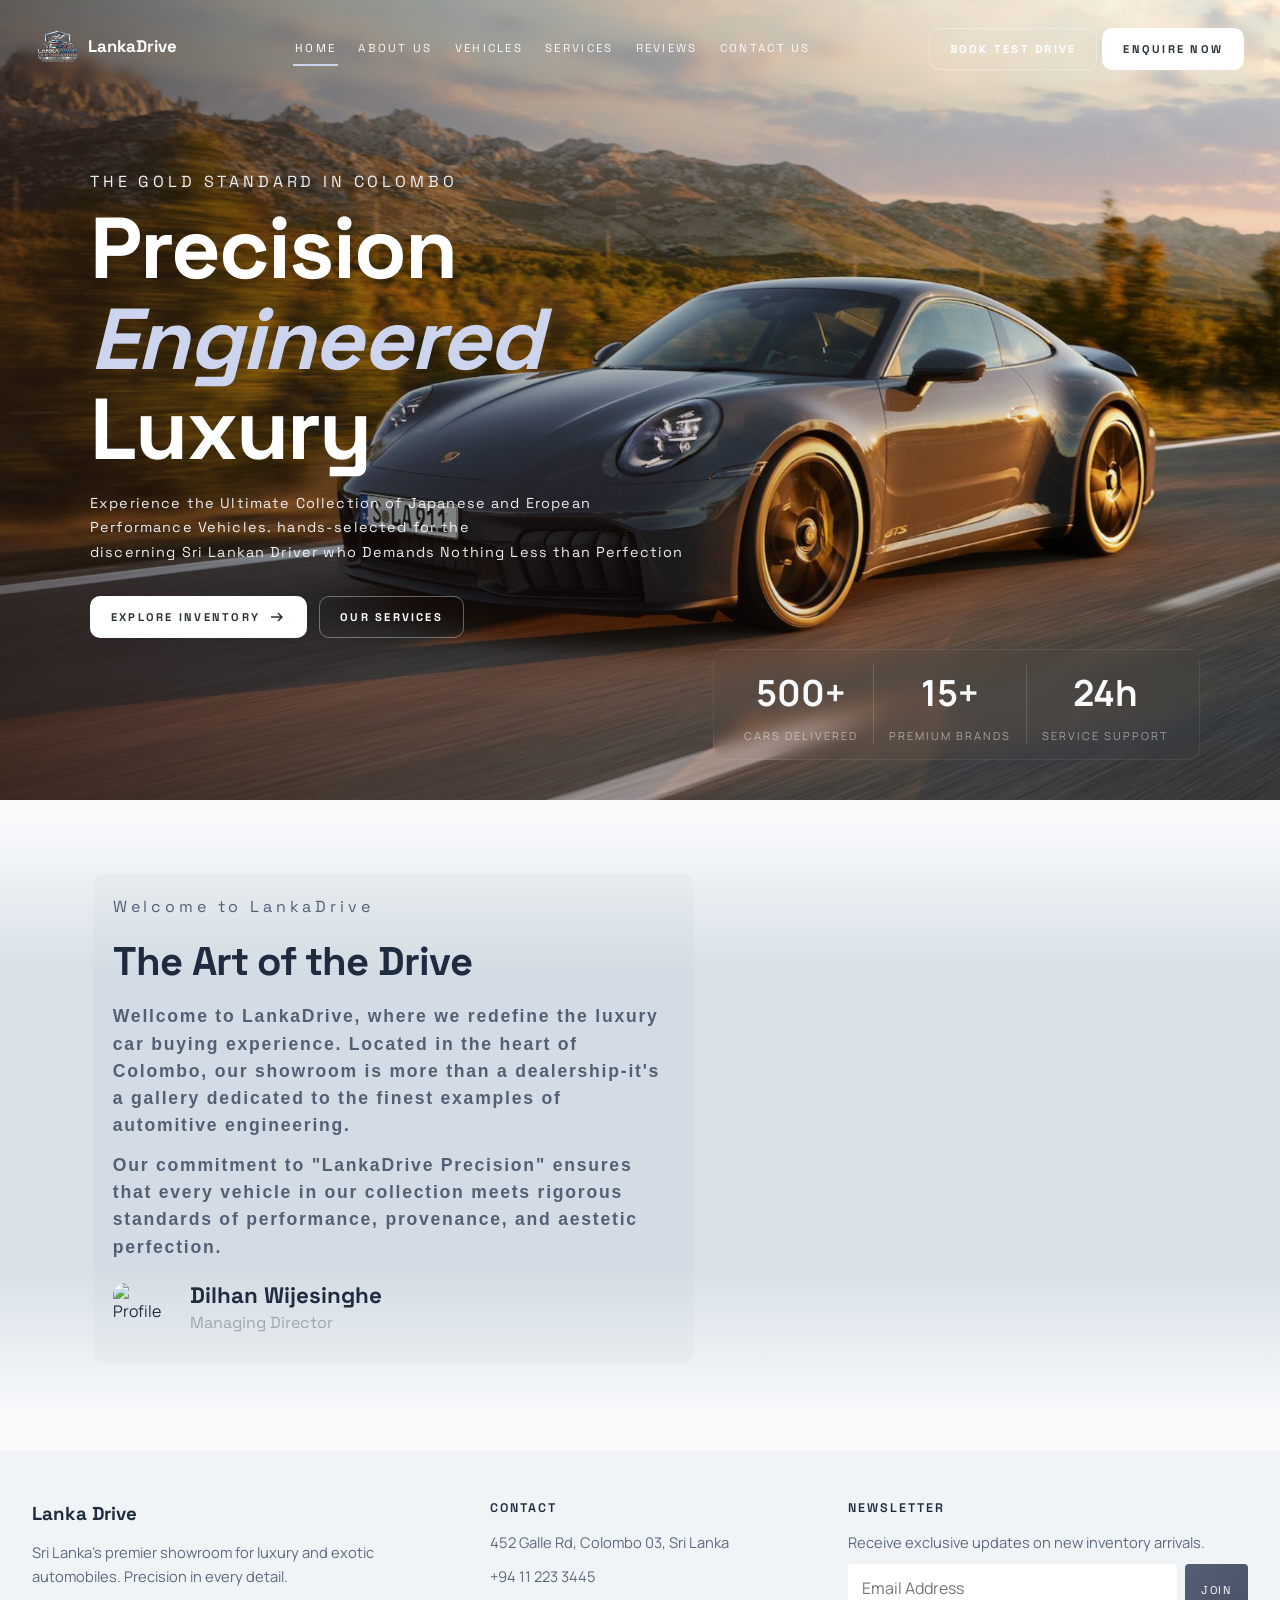
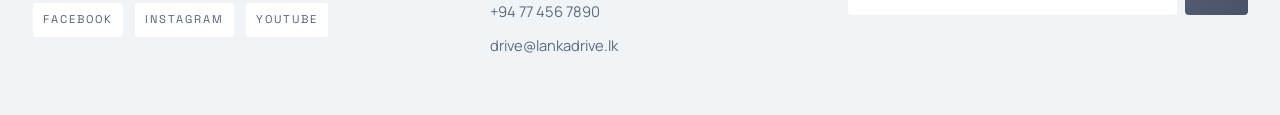
==== index.html @ 7a9eec84 "index hero done, main section in progress" ====
<!DOCTYPE html>
<html lang="en">

<head>
    <meta charset="UTF-8">
    <meta name="viewport" content="width=device-width, initial-scale=1.0">
    <link rel="icon" type="image/png" href="Assets/image/logo101.png" sizes="32x32">
    <link rel="stylesheet" href="css/Style.css">
    <title>Lanka Drive</title>
</head>

<body>
    <!--Navigation Bar Code Hear-->
    <header class="site-header">
        <div class="header-brand">
            <a href="index.html" class="brand-link">
                <img src="Assets/image/logo101.png" alt="LankaDrive Auto Sales logo" class="brand-logo">
                <span class="brand-name">LankaDrive</span>
            </a>
        </div>

        <input type="checkbox" id="nav-toggle" hidden>
        <label for="nav-toggle" class="nav-hamburger" aria-label="Toggle navigation">&#9776;</label>

        <nav class="main-nav" aria-label="Main navigation">
            <a href="index.html" aria-current="page">Home</a>
            <a href="about.html">About Us</a>
            <a href="vehicles.html">Vehicles</a>
            <a href="services.html">Services</a>
            <a href="reviews.html">Reviews</a>
            <a href="contact.html">Contact Us</a>
        </nav>
        <div class="header-btn">
            <button type="button" class="btn-secondary">Book Test Drive</button>
            <button type="button" class="btn-primary">Enquire Now</button>
        </div>
    </header>

    <!--Hero Section Code-->
    <section class="Hero" aria-label="Hero banner">
        <img class="Hero-image" src="Assets/image/porsche-911.jpg" alt="Hero-Img">
        <div class="hero-content">
            <p class="hero-paragraph p1">The Gold Standard in colombo</p>
            <h1>Precision <span>Engineered</span> Luxury</h1>
            <p class="hero-paragraph p2">Experience the Ultimate Collection of Japanese and Eropean <br>
                Performance Vehicles. hands-selected for the<br> discerning Sri Lankan
                Driver who Demands Nothing Less than Perfection</p>
            <div class="hero-actions">
                <button class="btn-primary">Explore Inventory
                    <img src="Assets/icons/arrow_right_alt_24dp_E3E3E3_FILL0_wght400_GRAD0_opsz24.svg" alt=""
                        class="default-img">
                    <img src="Assets/icons/arrow_right_alt_24dp_FFFFFF_FILL0_wght400_GRAD0_opsz24.svg"
                        class="hover-img">
                </button>
                <button class="btn-secondary">Our Services</button>
            </div>
        </div>

        <div class="stats-bar">
            <div class="stat-item">
                <h2 class="stat-number">500+</h2>
                <p class="stat-label">Cars Delivered</p>
            </div>
            <div class="stat-item">
                <h2 class="stat-number">15+</h2>
                <p class="stat-label">Premium Brands</p>
            </div>
            <div class="stat-item">
                <h2 class="stat-number">24h</h2>
                <p class="stat-label">Service Support</p>
            </div>
        </div>
    </section>

    <!--Main Section Code-->
    <main>
        <section class="section section-surface">
            <div class="section-content">
                <span class="section-label">Welcome to LankaDrive</span>
                <h1 class="section-title">The Art of the Drive</h1>
                <p class="section-label section-paragraph">Wellcome to LankaDrive, where we redefine the luxury car
                    buying experience.
                    Located in the heart of Colombo, our showroom is more than a dealership-it's
                    a gallery dedicated to the finest examples of automitive engineering.</p>
                <p class="section-label section-paragraph">Our commitment to "LankaDrive Precision" ensures that every
                    vehicle
                    in our collection meets rigorous standards of performance,
                    provenance, and aestetic perfection.</p>
                <div class="profile-bar">
                    <img src="Assets/image/profile image.jpg" alt="Profile" class="profile-img">
                    <div class="profile-item">
                        <h2>Dilhan Wijesinghe</h2>
                        <p>Managing Director</p>
                    </div>
                </div>
            </div>
            <div class="section-image">
                
            </div>
        </section>
    </main>

    <!--Footer Code Hear-->
    <footer class="site-footer">
        <div class="footer-inner">
            <div class="footer-brand">
                <h3>Lanka Drive</h3>
                <p>Sri Lanka's premier showroom for luxury and exotic automobiles. Precision in every detail.</p>
                <div class="social-links">
                    <a href="https://facebook.com" target="_blank" rel="noopener noreferrer">Facebook</a>
                    <a href="https://instagram.com" target="_blank" rel="noopener noreferrer">Instagram</a>
                    <a href="https://youtube.com" target="_blank" rel="noopener noreferrer">YouTube</a>
                </div>
            </div>

            <div class="footer-contact">
                <h4>Contact</h4>
                <p>452 Galle Rd, Colombo 03, Sri Lanka</p>
                <p>+94 11 223 3445</p>
                <p>+94 77 456 7890</p>
                <p>drive@lankadrive.lk</p>
            </div>

            <div class="footer-newsletter">
                <h4>Newsletter</h4>
                <p>Receive exclusive updates on new inventory arrivals.</p>
                <form action="#" method="post" class="newsletter-form">
                    <input type="email" name="email" placeholder="Email Address" required>
                    <button type="submit">Join</button>
                </form>
            </div>
        </div>
    </footer>
</body>

</html>
---- css/Style.css ----
@import url("https://fonts.googleapis.com/css2?family=Manrope:wght@400;500;600;700&family=Space+Grotesk:wght@500;600;700&display=swap");

* {
	margin: 0;
	padding: 0;
	box-sizing: border-box;
}

body {
	min-height: 100vh;
	background: #f7f9fb;
	color: #1f2b3f;
	font-family: "Manrope", "Segoe UI", sans-serif;
	line-height: 1.55;
}

img {
	display: block;
	max-width: 100%;
}

a {
	color: inherit;
	text-decoration: none;
}

/* ---------- Header / Navbar ---------- */
.site-header {
	position: fixed;
	top: 15px;
	left: 16px;
	right: 16px;
	z-index: 1000;
	display: flex;
	align-items: center;
	gap: 20px;
	padding: 10px 20px;
	background: rgba(0, 0, 0, 0);
	backdrop-filter: blur(6px);
	border-radius: 5px;
}

.header-brand {
	flex-shrink: 0;
}

.brand-link {
	display: inline-flex;
	align-items: center;
	gap: 10px;
}

.brand-logo {
	width: 42px;
	height: 42px;
	object-fit: contain;
}

.brand-name {
	font-family: "Space Grotesk", sans-serif;
	font-size: 1.05rem;
	font-weight: 700;
	color: #ffffff;
}

.main-nav {
	flex: 1;
	display: flex;
	justify-content: center;
	align-items: center;
	gap: 18px;
	flex-wrap: wrap;
}

.main-nav a {
	position:relative;
	font-family: "Space Grotesk", sans-serif;
	font-size: 0.72rem;
	letter-spacing: 0.2em;
	text-transform: uppercase;
	color: rgba(255, 255, 255, 0.92);
	padding: 6px 2px;
}

.main-nav a[aria-current="page"],
.main-nav a:hover {
	color: #ffffff;
}

.main-nav a[aria-current="page"]::after,
.main-nav a:hover::after {
	content: "";
	position: absolute;
	left: 0;
	right: 0;
	bottom: -2px;
	height: 2px;
	background: #ccd4ee;
}

.header-btn {
	display: inline-flex;
	align-items: center;
	gap: 5px;
	flex-shrink: 0;
}

.nav-hamburger {
	display: none;
	font-size: 1.4rem;
	line-height: 1;
	cursor: pointer;
	color: #ffffff;
	padding: 4px 6px;
	user-select: none;
}
/*------------------------------------------------------------------*/

/* --------------------------------- Footer ------------------------------------------ */
.site-footer {
	margin-top: 40px;
	padding: 48px 32px;
	background: #f0f4f7;
}

.footer-inner {
	max-width: 1280px;
	margin: 0 auto;
	display: grid;
	grid-template-columns: 1.3fr 1fr 1.2fr;
	gap: 24px;
}

.site-footer h3,
.site-footer h4 {
	margin-bottom: 12px;
	color: #1f2b3f;
	font-family: "Space Grotesk", sans-serif;
}

.site-footer h4 {
	font-size: 0.78rem;
	font-weight: 600;
	letter-spacing: 0.16em;
	text-transform: uppercase;
}

.site-footer p {
	margin-bottom: 10px;
	color: #5c6a7f;
	font-size: 0.92rem;
	line-height: 1.65;
}

.social-links {
	display: flex;
	flex-wrap: wrap;
	gap: 10px;
	margin-top: 14px;
}

.social-links a {
	padding: 8px 10px;
	border-radius: 4px;
	border: 1px solid rgba(169, 180, 185, 0.15);
	background: #ffffff;
	color: #526074;
	font-family: "Space Grotesk", sans-serif;
	font-size: 0.7rem;
	letter-spacing: 0.18em;
	text-transform: uppercase;
}

.social-links a:hover {
	color: #1f2b3f;
}

.newsletter-form {
	display: grid;
	grid-template-columns: 1fr auto;
	gap: 8px;
}

.newsletter-form button {
	min-height: 42px;
	padding: 0 16px;
	border: 0;
	border-radius: 4px;
	cursor: pointer;
	color: #ffffff;
	background: linear-gradient(130deg, #565e74, #4a5268);
	font-family: "Space Grotesk", sans-serif;
	font-size: 0.7rem;
	letter-spacing: 0.16em;
	text-transform: uppercase;
}

.newsletter-form button:hover {
	filter: brightness(1.06);
}
/*----------------------------------------------------------------------------------*/

/* ---------- Buttons ---------- */
.btn-primary,
.btn-secondary {
	display: inline-flex;
	align-items: center;
	justify-content: center;
	min-height: 42px;
	padding: 10px 20px;
	border: 1px solid rgba(255, 255, 255, 0.35);
	border-radius: 10px;
	font-family: "Space Grotesk", sans-serif;
	font-size: 0.7rem;
	font-weight: 1000;
	letter-spacing: 0.2em;
	text-transform: uppercase;
	cursor: pointer;
	transition: background-color 0.4s ease, color 0.4s ease, border-color 0.25s ease, transform 0.2s ease;
}

.btn-primary {
	background: #ffffff;
	color: #2a3439;
}

.btn-secondary {
	background: transparent;
	color: #ffffff;
}

.btn-primary:hover,
.btn-secondary:hover {
    transform: translateY(-1px);
    background-color: #1d2529;
	color: #ffffff;
	border-color: #1d2529;
}

.btn-primary:disabled,
.btn-secondary:disabled {
	opacity: 0.6;
	cursor: not-allowed;
}

/* ---------------------------- Hero ------------------------------------ */
/* ── Hero Section ── */
.Hero {
    position: relative;
    width: 100%;
    min-height: 700px;
    overflow: hidden;
}

/* Dark gradient overlay on the left side */
.Hero::after {
    content: "";
    position: absolute;
    inset: 0;
    z-index: 2;
    pointer-events: none;
    background: linear-gradient(
        90deg,
        rgba(47, 26, 21, 0.58) 0%,
        rgba(47, 26, 21, 0.34) 25%,
        rgba(47, 26, 21, 0.08) 75%,
        rgba(47, 26, 21, 0.00) 100%
    );
}

.Hero-image {
    width: 100%;
    height: 800px;
    object-fit: cover;
}


/* ── Hero Content (single container, replaces individual absolute positions) ── */
.hero-content {
    position: absolute;
    z-index: 3;
    left: 90px;
    top: 170px;
    display: flex;
    flex-direction: column;
    gap: 0;
    font-family: "Space Grotesk", sans-serif;
}

.hero-paragraph {
    margin: 0;
    font-size: 1rem;
    letter-spacing: 0.24em;
    
    color: rgba(247, 249, 251, 0.95);
}
.p1{
    text-transform: uppercase;
}
/* Subtitle paragraph */
.p2 {
    margin-top: 16px;
    font-size: 0.9rem;
    text-transform: none;
    letter-spacing: 0.08em;
    line-height: 1.7;
    max-width: 600px;
}

.Hero h1 {
    margin: 8px 0 0;
    font-size: 5.4rem;
    max-width: 12ch;
    line-height: 1.05;
    letter-spacing: -0.02em;
    color: #ffffff;
}

/* Italic coloured word inside h1 */
.Hero h1 span {
    color: #ccd4ee;
    font-style: italic;
}


/* ── Hero Buttons ── */
.hero-actions {
    display: flex;
    gap: 12px;
    align-items: center;
    margin-top: 32px;
}

/* Arrow icon inside the primary button */
.hero-actions .btn-primary img {
    width: 18px;
    height: 18px;
    margin-left: 8px;
}

/* Swap arrow icon on hover */
.hover-img { display: none; }
.btn-primary:hover .default-img { display: none; }
.btn-primary:hover .hover-img { display: inline-block; }


/* ── Stats Bar (bottom-right of hero) ── */
.stats-bar {
    position: absolute;
    z-index: 3;
    bottom: 40px;
    right: 80px;
    display: flex;
    align-items: center;
    padding: 15px;
    border-radius: 12px;
    border: 1px solid rgba(255, 255, 255, 0.08);
    backdrop-filter: blur(8px);
}

.stat-item {
    text-align: center;
    padding: 0 15px;
    border-right: 1px solid rgba(255, 255, 255, 0.15);
}

.stat-item:last-child {
    border-right: none;
}

.stat-number {
    font-size: 36px;
    font-weight: 700;
    color: #f8fafc;
    margin: 0;
}

.stat-label {
    font-size: 11px;
    letter-spacing: 2px;
    text-transform: uppercase;
    color: rgba(255, 255, 255, 0.5);
    margin: 6px 0 0;
}
/*-----------------------------------------------------------------------------------*/

/*-------main---------*/
.profile-img {
    margin-top: 10px;
    width: 60px;
    height: 60px;
    object-fit: cover;        
    border-radius: 20%;       
    display: block;
}
.profile-bar{
    display: flex;
    gap: 3%;
}
.profile-bar .profile-item{
    margin-top: 6px;
}
.profile-item h2{
    font-size: 1.4rem;
    font-family: "Space Grotesk", sans-serif;
    color: #1f2b3f;
}
.profile-item p{
    margin-top: -3px;
    font-family: "Space Grotesk", sans-serif;
    color: #1f2b3f56;
}

/* ---------- Generic Content ---------- */
.section {
	max-width: 100%;
	margin: 0 auto;
	padding: 48px 32px;
    margin-top: 2%;
}

.section-surface {
	background: linear-gradient(
        180deg,
        #f7f9fb 0%,
        #d8e0e8 25%,
        #d8e0e8 50%,
        #d8e0e8 75%,
        #f7f9fb 100%
    ) ;
}

.section-content{
    width: 50%;
    max-width: 600px;
    background-color:#1d252906;
    margin-left: 5%;
    padding: 20px 20px 20px 20px; 
    border-radius: 10px;
}

.section-title {
	margin-bottom: 10px;
	font-family: "Space Grotesk", sans-serif;
	font-size: 2.5rem;
	letter-spacing: -0.02em;
}

.section-label {
	display: inline-block;
	margin-bottom: 12px;
	color: #526074;
	font-family: "Space Grotesk", sans-serif;
	font-size: 1rem;
	letter-spacing: 0.24em;
}
.section-paragraph{
    color: #526074;
    font-size: 1.1rem;
    font-weight: 600;
    letter-spacing: 0.1em;
    font-family:sans-serif;
}

.card-grid {
	display: grid;
	grid-template-columns: repeat(12, minmax(0, 1fr));
	gap: 20px;
}

.card {
	grid-column: span 4;
	padding: 20px;
	background: #ffffff;
	border-radius: 14px;
	box-shadow: 0 40px 60px rgba(42, 52, 57, 0.04);
}

.card h3 {
	margin-bottom: 8px;
	font-family: "Space Grotesk", sans-serif;
}

.card p {
	color: #5c6a7f;
}

.chip-row {
	display: flex;
	flex-wrap: wrap;
	gap: 8px;
}

.chip {
	padding: 8px 12px;
	border: 0;
	border-radius: 4px;
	background: #e1e9ee;
	color: #526074;
	font-family: "Space Grotesk", sans-serif;
	font-size: 0.7rem;
	letter-spacing: 0.18em;
	text-transform: uppercase;
}

.chip.is-active {
	background: #565e74;
	color: #ffffff;
}

/* ---------- Forms ---------- */
.input-wrap {
	display: grid;
	gap: 6px;
}

.input-wrap label {
	color: #526074;
	font-size: 0.72rem;
	letter-spacing: 0.2em;
	text-transform: uppercase;
	font-family: "Space Grotesk", sans-serif;
}

.input-wrap input,
.input-wrap textarea,
.newsletter-form input {
	width: 100%;
	padding: 12px 14px;
	border: 0;
	border-bottom: 2px solid transparent;
	border-radius: 4px;
	background: #ffffff;
	color: #1f2b3f;
	font: inherit;
}

.input-wrap input:focus,
.input-wrap textarea:focus,
.newsletter-form input:focus {
	outline: none;
	border-bottom-color: #565e74;
}



/* ---------- Focus ---------- */
.btn-primary:focus-visible,
.btn-secondary:focus-visible,
.main-nav a:focus-visible,
.social-links a:focus-visible,
.newsletter-form input:focus-visible,
.newsletter-form button:focus-visible {
	outline: 2px solid #7f97cc;
	outline-offset: 2px;
}

/* ---------- Responsive ---------- */
@media (max-width: 1120px) {
	.site-header {
		flex-wrap: wrap;
	}

	.main-nav {
		justify-content: flex-start;
	}

	.header-btn {
		flex-wrap: wrap;
	}

	.card {
		grid-column: span 6;
	}
}

@media (max-width: 760px) {
	.site-header {
		top: 8px;
		left: 8px;
		right: 8px;
		padding: 12px 14px;
		border-radius: 8px;
	}

	.header-brand {
		flex: 1;
	}

	.nav-hamburger {
		display: block;
	}

	.brand-name {
		font-size: 0.96rem;
	}

	.main-nav,
	.header-btn {
		width: 100%;
		max-height: 0;
		overflow: hidden;
		transition: max-height 0.3s ease;
	}

	.main-nav {
		flex-direction: column;
		align-items: flex-start;
		gap: 0;
	}

	.main-nav a {
		width: 100%;
		padding: 12px 4px;
		font-size: 0.62rem;
		letter-spacing: 0.17em;
		border-bottom: 1px solid rgba(255, 255, 255, 0.2);
	}

	#nav-toggle:checked ~ .main-nav,
	#nav-toggle:checked ~ .header-btn {
		max-height: 500px;
	}

	#nav-toggle:checked ~ .nav-hamburger {
		color: #ccd4ee;
	}

	.btn-primary,
	.btn-secondary {
		flex: 1 1 220px;
	}

	.Hero {
		min-height: 420px;
	}

	.Hero-image {
		height: 420px;
	}

	.hero-paragraph {
		top: 84px;
		left: 16px;
	}

	.Hero h1 {
		top: 112px;
		left: 16px;
		max-width: 11ch;
		font-size: 3.1rem;
	}

	.p2 {
		top: 300px;
		left: 16px;
		max-width: 92%;
		font-size: 0.82rem;
	}

	.hero-actions {
		left: 16px;
		top: 440px;
		flex-wrap: wrap;
	}

	.section {
		padding: 24px 16px;
	}

	.card {
		grid-column: span 12;
	}

	.footer-inner {
		grid-template-columns: 1fr;
	}

	.newsletter-form {
		grid-template-columns: 1fr;
	}
}
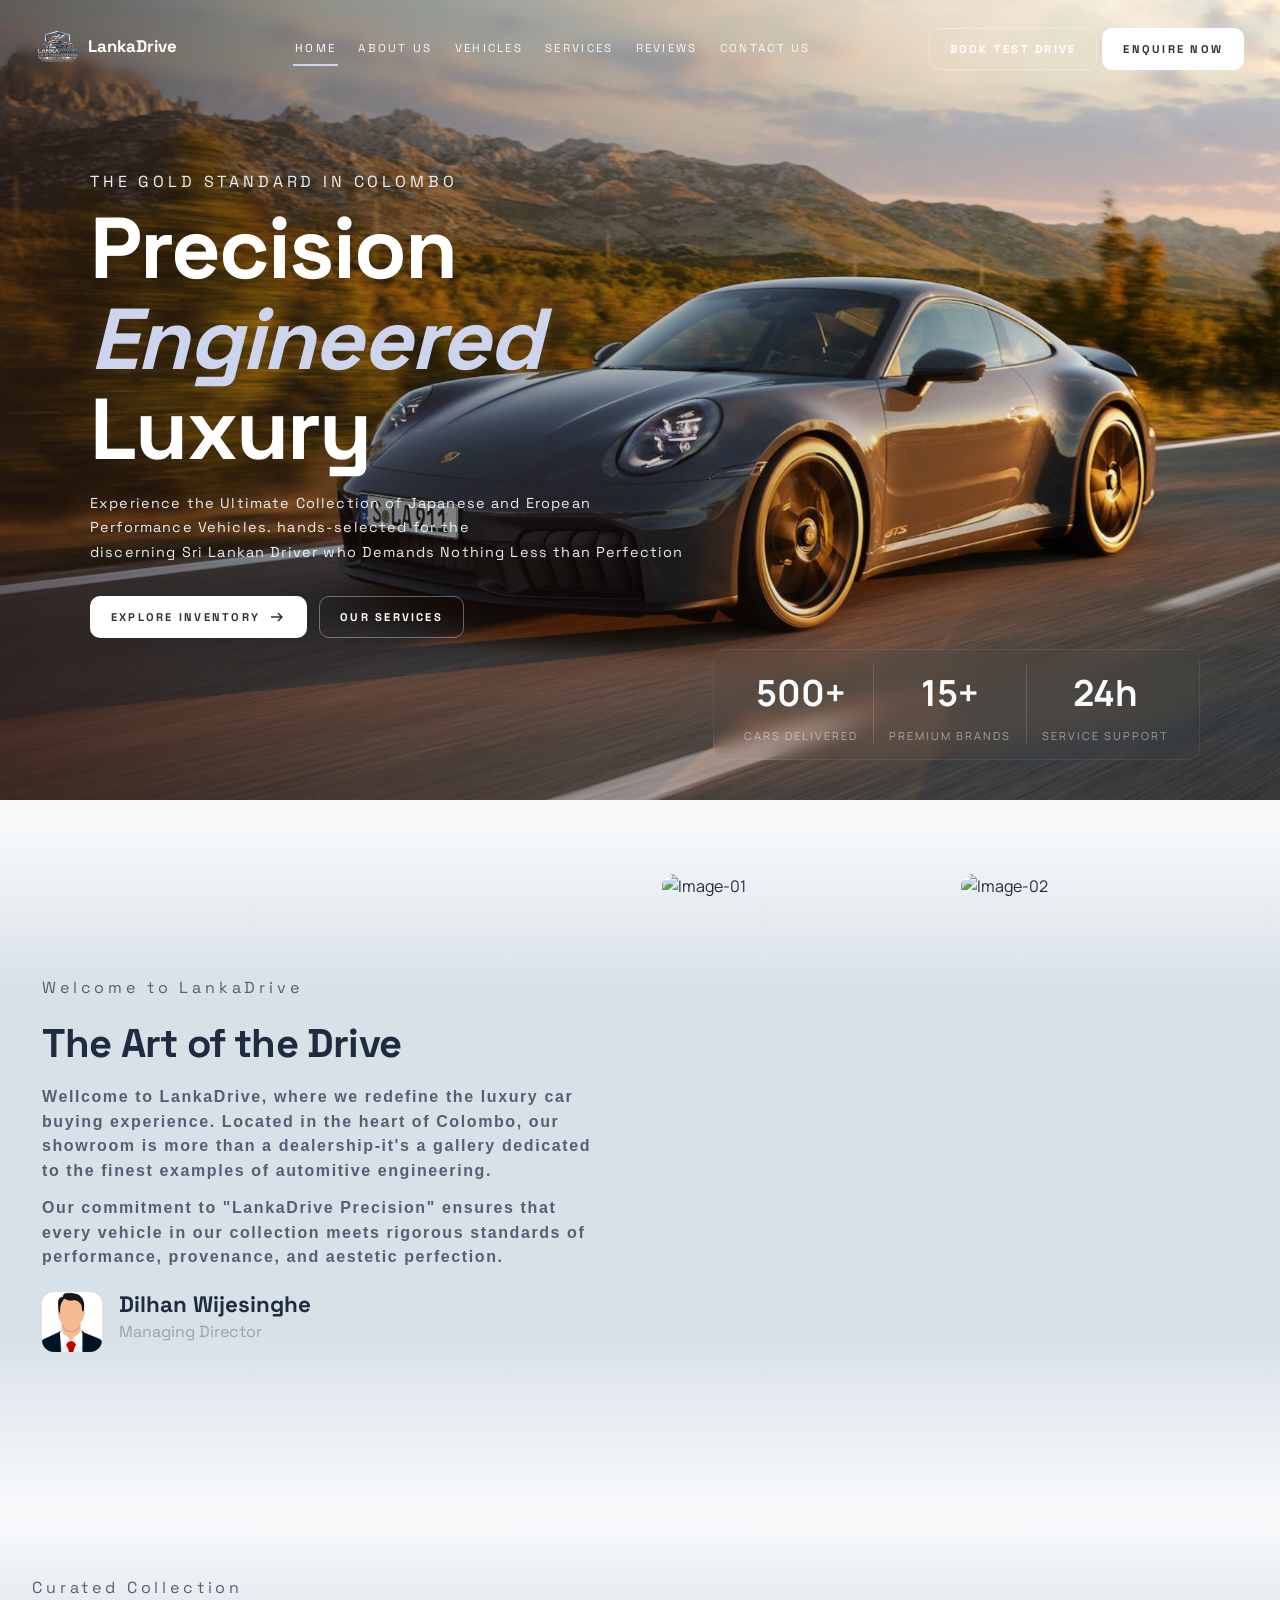
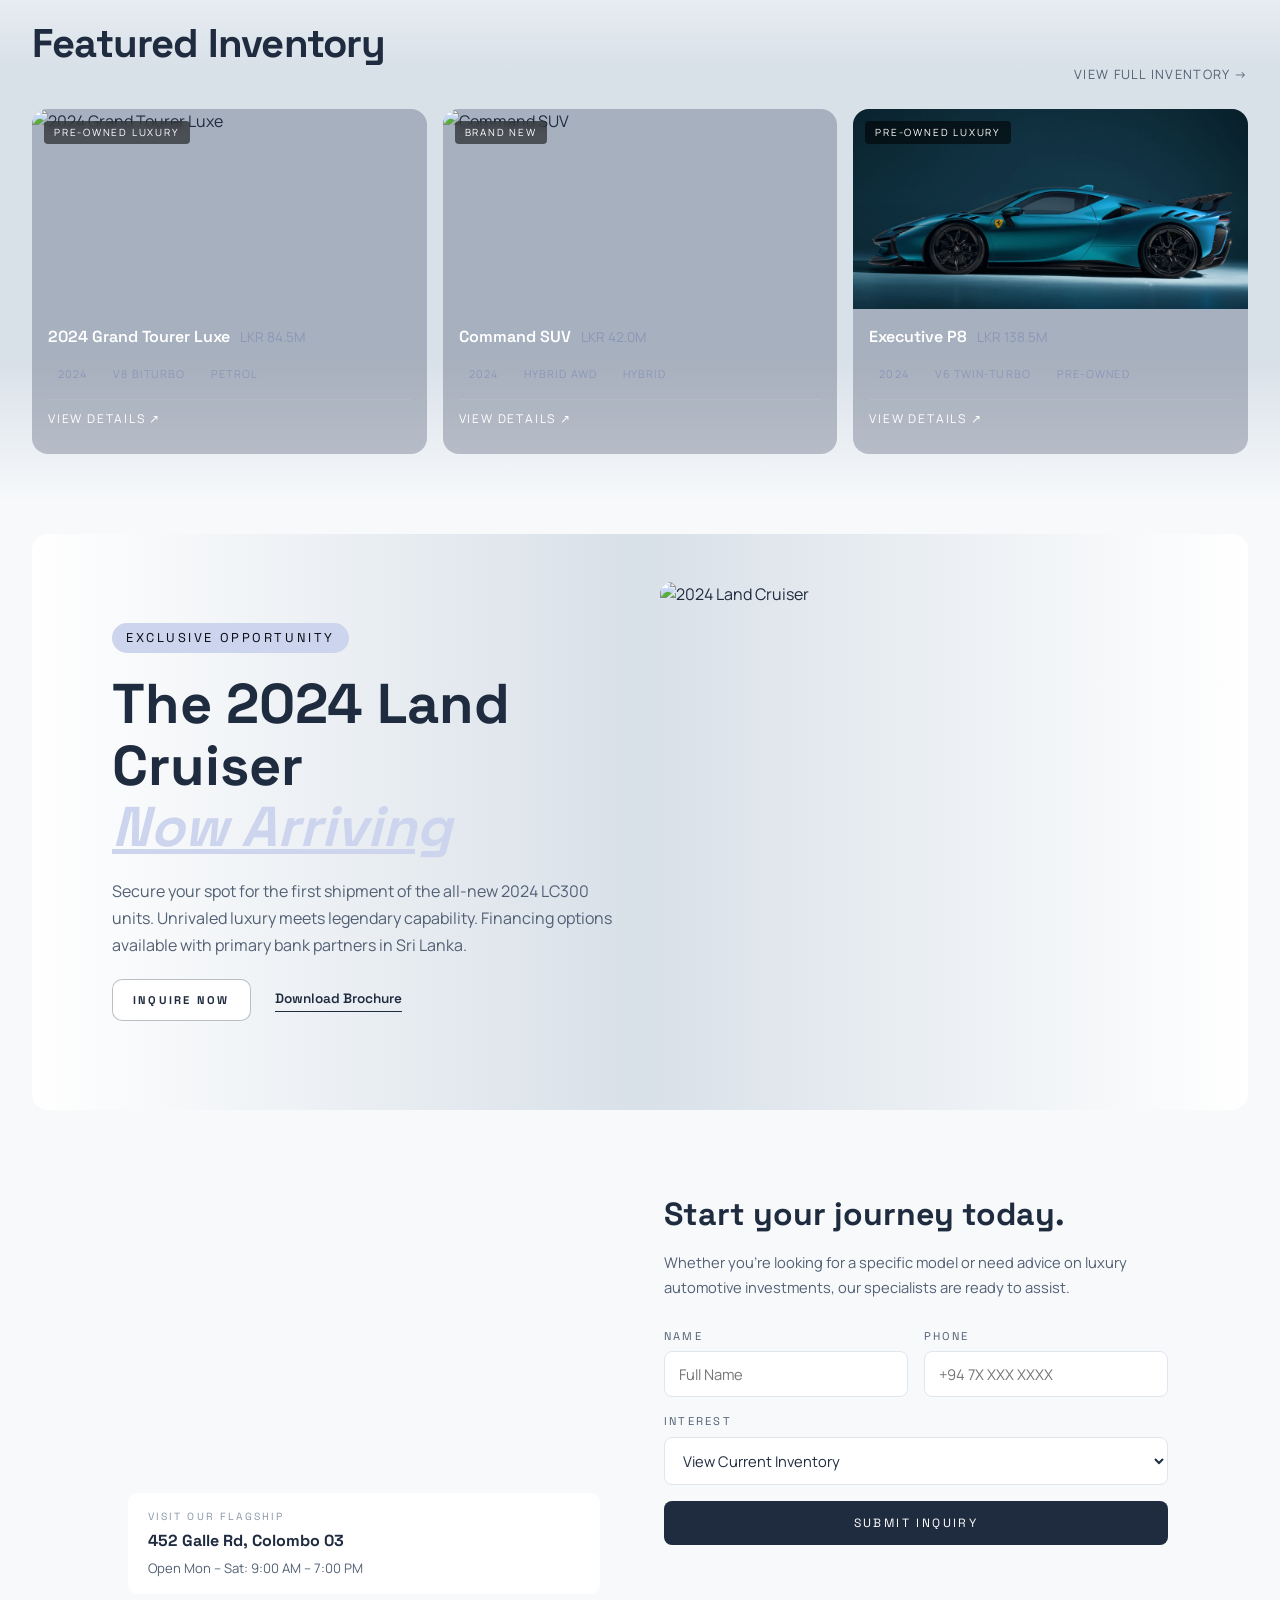
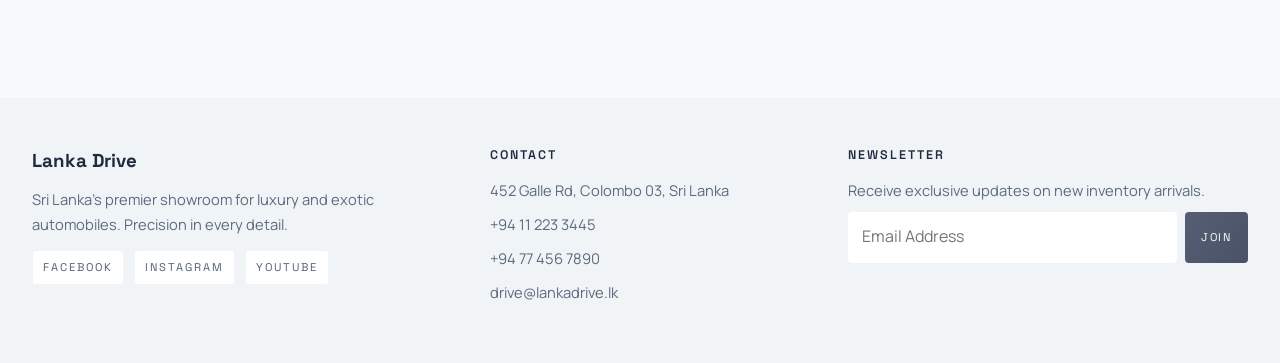
==== commit ec227af3: "Index page done" ====
--- a/index.html
+++ b/index.html
@@ -6,6 +6,10 @@
     <meta name="viewport" content="width=device-width, initial-scale=1.0">
     <link rel="icon" type="image/png" href="Assets/image/logo101.png" sizes="32x32">
     <link rel="stylesheet" href="css/Style.css">
+    <link rel="stylesheet" href="css/animation.css">
+    <link rel="stylesheet" href="css/navbar.css">
+    <link rel="stylesheet" href="css/footer.css">
+    <link rel="stylesheet" href="css/reuse.css">
     <title>Lanka Drive</title>
 </head>
 
@@ -74,7 +78,7 @@
 
     <!--Main Section Code-->
     <main>
-        <section class="section section-surface">
+        <section class="section section-surface section-intro">
             <div class="section-content">
                 <span class="section-label">Welcome to LankaDrive</span>
                 <h1 class="section-title">The Art of the Drive</h1>
@@ -95,8 +99,141 @@
                 </div>
             </div>
             <div class="section-image">
-                
-            </div>
+                <img src="Assets/image/steering weel.jpg" alt="Image-01" class="img-01">
+                <img src="Assets/image/car-front.jpg" alt="Image-02" class="img-02">
+            </div>
+        </section>
+        <section class="section section-surface section-featured ">
+            <div class="featured-header">
+                <div>
+                    <span class="section-label">Curated Collection</span>
+                    <h2 class="section-title">Featured Inventory</h2>
+                </div>
+                <a href="vehicles.html" class="view-all-link">View Full Inventory →</a>
+            </div>
+
+            <div class="featured-grid">
+
+                <div class="feat-card">
+                    <span class="feat-badge">Pre-Owned Luxury</span>
+                    <img src="Assets/image/img01.jpg" alt="2024 Grand Tourer Luxe">
+                    <div class="feat-card-body">
+                        <div class="feat-card-top">
+                            <h3 class="feat-card-name">2024 Grand Tourer Luxe</h3>
+                            <span class="feat-card-price">LKR 84.5M</span>
+                        </div>
+                        <div class="feat-chip-row">
+                            <span class="feat-chip">2024</span>
+                            <span class="feat-chip">V8 Biturbo</span>
+                            <span class="feat-chip">Petrol</span>
+                        </div>
+                        <a href="vehicles.html" class="feat-card-btn">View Details ↗</a>
+                    </div>
+                </div>
+
+                <div class="feat-card">
+                    <span class="feat-badge">Brand New</span>
+                    <img src="Assets/image/lexus_01.jpg" alt="Command SUV">
+                    <div class="feat-card-body">
+                        <div class="feat-card-top">
+                            <h3 class="feat-card-name">Command SUV</h3>
+                            <span class="feat-card-price">LKR 42.0M</span>
+                        </div>
+                        <div class="feat-chip-row">
+                            <span class="feat-chip">2024</span>
+                            <span class="feat-chip">Hybrid AWD</span>
+                            <span class="feat-chip">Hybrid</span>
+                        </div>
+                        <a href="vehicles.html" class="feat-card-btn">View Details ↗</a>
+                    </div>
+                </div>
+
+                <div class="feat-card">
+                    <span class="feat-badge">Pre-Owned Luxury</span>
+                    <img src="Assets/image/ferarri-hero.png" alt="Executive P8">
+                    <div class="feat-card-body">
+                        <div class="feat-card-top">
+                            <h3 class="feat-card-name">Executive P8</h3>
+                            <span class="feat-card-price">LKR 138.5M</span>
+                        </div>
+                        <div class="feat-chip-row">
+                            <span class="feat-chip">2024</span>
+                            <span class="feat-chip">V6 twin-turbo</span>
+                            <span class="feat-chip">Pre-Owned</span>
+                        </div>
+                        <a href="vehicles.html" class="feat-card-btn">View Details ↗</a>
+                    </div>
+                </div>
+
+            </div>
+        </section>
+        <section class="promo-section">
+            <div class="promo-content">
+                <span class="promo-badge">Exclusive Opportunity</span>
+                <h2 class="promo-title">The 2024 Land Cruiser<br><span>Now Arriving</span></h2>
+                <p class="promo-text">Secure your spot for the first shipment of the all-new 2024
+                    LC300 units. Unrivaled luxury meets legendary capability.
+                    Financing options available with primary bank partners in Sri Lanka.</p>
+                <div class="promo-actions">
+                    <button class="btn-primary">Inquire Now</button>
+                    <a href="#" class="promo-link">Download Brochure</a>
+                </div>
+            </div>
+            <div class="promo-image">
+                <img src="Assets/image/land-crucer.jpg" alt="2024 Land Cruiser">
+            </div>
+        </section>
+
+        <section class="map-section">
+
+            <!-- Left: Map with address overlay -->
+            <div class="map-container">
+                <iframe
+                    src="https://www.google.com/maps/embed?pb=!1m14!1m12!1m3!1d15842.804691916443!2d79.86330542806779!3d6.926278575695923!2m3!1f0!2f0!3f0!3m2!1i1024!2i768!4f13.1!5e0!3m2!1sen!2slk!4v1774868641482!5m2!1sen!2slk"
+                    width="100%" height="100%" style="border: 0;" allowfullscreen="" loading="lazy"
+                    referrerpolicy="no-referrer-when-downgrade">
+                </iframe>
+                <div class="map-address-card">
+                    <span class="map-address-label">Visit Our Flagship</span>
+                    <h3>452 Galle Rd, Colombo 03</h3>
+                    <p>Open Mon – Sat: 9:00 AM – 7:00 PM</p>
+                </div>
+            </div>
+
+            <!-- Right: Text + Form -->
+            <div class="map-right">
+                <div class="data-content">
+                    <h2 class="data-title">Start your journey today.</h2>
+                    <p class="data-text">Whether you're looking for a specific model or need advice on luxury
+                        automotive investments, our specialists are ready to assist.</p>
+                </div>
+
+                <form action="#" method="get" class="map-form">
+                    <div class="map-form-row">
+                        <div class="input-wrap">
+                            <label for="name">Name</label>
+                            <input type="text" id="name" placeholder="Full Name">
+                        </div>
+                        <div class="input-wrap">
+                            <label for="phone">Phone</label>
+                            <input type="tel" id="phone" placeholder="+94 7X XXX XXXX">
+                        </div>
+                    </div>
+                    <div class="input-wrap">
+                        <label for="interest">Interest</label>
+                        <select id="interest" name="interest">
+                            <option value="" class="placeholder">View Current Inventory</option>
+                            <option value="ferrari">Ferrari</option>
+                            <option value="bmw">BMW</option>
+                            <option value="porsche">Porsche</option>
+                            <option value="pagani">Pagani</option>
+                            <option value="ford">Ford</option>
+                        </select>
+                    </div>
+                    <button type="submit">Submit Inquiry</button>
+                </form>
+            </div>
+
         </section>
     </main>
 
--- a/css/Style.css
+++ b/css/Style.css
@@ -1,246 +1,31 @@
 @import url("https://fonts.googleapis.com/css2?family=Manrope:wght@400;500;600;700&family=Space+Grotesk:wght@500;600;700&display=swap");
 
 * {
-	margin: 0;
-	padding: 0;
-	box-sizing: border-box;
+    margin: 0;
+    padding: 0;
+    box-sizing: border-box;
+
+}
+html{
+    scroll-behavior: smooth;
 }
 
 body {
-	min-height: 100vh;
-	background: #f7f9fb;
-	color: #1f2b3f;
-	font-family: "Manrope", "Segoe UI", sans-serif;
-	line-height: 1.55;
+    min-height: 100vh;
+    background: #f7f9fb;
+    color: #1f2b3f;
+    font-family: "Manrope", "Segoe UI", sans-serif;
+    line-height: 1.55;
 }
 
 img {
-	display: block;
-	max-width: 100%;
+    display: block;
+    max-width: 100%;
 }
 
 a {
-	color: inherit;
-	text-decoration: none;
-}
-
-/* ---------- Header / Navbar ---------- */
-.site-header {
-	position: fixed;
-	top: 15px;
-	left: 16px;
-	right: 16px;
-	z-index: 1000;
-	display: flex;
-	align-items: center;
-	gap: 20px;
-	padding: 10px 20px;
-	background: rgba(0, 0, 0, 0);
-	backdrop-filter: blur(6px);
-	border-radius: 5px;
-}
-
-.header-brand {
-	flex-shrink: 0;
-}
-
-.brand-link {
-	display: inline-flex;
-	align-items: center;
-	gap: 10px;
-}
-
-.brand-logo {
-	width: 42px;
-	height: 42px;
-	object-fit: contain;
-}
-
-.brand-name {
-	font-family: "Space Grotesk", sans-serif;
-	font-size: 1.05rem;
-	font-weight: 700;
-	color: #ffffff;
-}
-
-.main-nav {
-	flex: 1;
-	display: flex;
-	justify-content: center;
-	align-items: center;
-	gap: 18px;
-	flex-wrap: wrap;
-}
-
-.main-nav a {
-	position:relative;
-	font-family: "Space Grotesk", sans-serif;
-	font-size: 0.72rem;
-	letter-spacing: 0.2em;
-	text-transform: uppercase;
-	color: rgba(255, 255, 255, 0.92);
-	padding: 6px 2px;
-}
-
-.main-nav a[aria-current="page"],
-.main-nav a:hover {
-	color: #ffffff;
-}
-
-.main-nav a[aria-current="page"]::after,
-.main-nav a:hover::after {
-	content: "";
-	position: absolute;
-	left: 0;
-	right: 0;
-	bottom: -2px;
-	height: 2px;
-	background: #ccd4ee;
-}
-
-.header-btn {
-	display: inline-flex;
-	align-items: center;
-	gap: 5px;
-	flex-shrink: 0;
-}
-
-.nav-hamburger {
-	display: none;
-	font-size: 1.4rem;
-	line-height: 1;
-	cursor: pointer;
-	color: #ffffff;
-	padding: 4px 6px;
-	user-select: none;
-}
-/*------------------------------------------------------------------*/
-
-/* --------------------------------- Footer ------------------------------------------ */
-.site-footer {
-	margin-top: 40px;
-	padding: 48px 32px;
-	background: #f0f4f7;
-}
-
-.footer-inner {
-	max-width: 1280px;
-	margin: 0 auto;
-	display: grid;
-	grid-template-columns: 1.3fr 1fr 1.2fr;
-	gap: 24px;
-}
-
-.site-footer h3,
-.site-footer h4 {
-	margin-bottom: 12px;
-	color: #1f2b3f;
-	font-family: "Space Grotesk", sans-serif;
-}
-
-.site-footer h4 {
-	font-size: 0.78rem;
-	font-weight: 600;
-	letter-spacing: 0.16em;
-	text-transform: uppercase;
-}
-
-.site-footer p {
-	margin-bottom: 10px;
-	color: #5c6a7f;
-	font-size: 0.92rem;
-	line-height: 1.65;
-}
-
-.social-links {
-	display: flex;
-	flex-wrap: wrap;
-	gap: 10px;
-	margin-top: 14px;
-}
-
-.social-links a {
-	padding: 8px 10px;
-	border-radius: 4px;
-	border: 1px solid rgba(169, 180, 185, 0.15);
-	background: #ffffff;
-	color: #526074;
-	font-family: "Space Grotesk", sans-serif;
-	font-size: 0.7rem;
-	letter-spacing: 0.18em;
-	text-transform: uppercase;
-}
-
-.social-links a:hover {
-	color: #1f2b3f;
-}
-
-.newsletter-form {
-	display: grid;
-	grid-template-columns: 1fr auto;
-	gap: 8px;
-}
-
-.newsletter-form button {
-	min-height: 42px;
-	padding: 0 16px;
-	border: 0;
-	border-radius: 4px;
-	cursor: pointer;
-	color: #ffffff;
-	background: linear-gradient(130deg, #565e74, #4a5268);
-	font-family: "Space Grotesk", sans-serif;
-	font-size: 0.7rem;
-	letter-spacing: 0.16em;
-	text-transform: uppercase;
-}
-
-.newsletter-form button:hover {
-	filter: brightness(1.06);
-}
-/*----------------------------------------------------------------------------------*/
-
-/* ---------- Buttons ---------- */
-.btn-primary,
-.btn-secondary {
-	display: inline-flex;
-	align-items: center;
-	justify-content: center;
-	min-height: 42px;
-	padding: 10px 20px;
-	border: 1px solid rgba(255, 255, 255, 0.35);
-	border-radius: 10px;
-	font-family: "Space Grotesk", sans-serif;
-	font-size: 0.7rem;
-	font-weight: 1000;
-	letter-spacing: 0.2em;
-	text-transform: uppercase;
-	cursor: pointer;
-	transition: background-color 0.4s ease, color 0.4s ease, border-color 0.25s ease, transform 0.2s ease;
-}
-
-.btn-primary {
-	background: #ffffff;
-	color: #2a3439;
-}
-
-.btn-secondary {
-	background: transparent;
-	color: #ffffff;
-}
-
-.btn-primary:hover,
-.btn-secondary:hover {
-    transform: translateY(-1px);
-    background-color: #1d2529;
-	color: #ffffff;
-	border-color: #1d2529;
-}
-
-.btn-primary:disabled,
-.btn-secondary:disabled {
-	opacity: 0.6;
-	cursor: not-allowed;
+    color: inherit;
+    text-decoration: none;
 }
 
 /* ---------------------------- Hero ------------------------------------ */
@@ -259,13 +44,11 @@
     inset: 0;
     z-index: 2;
     pointer-events: none;
-    background: linear-gradient(
-        90deg,
-        rgba(47, 26, 21, 0.58) 0%,
-        rgba(47, 26, 21, 0.34) 25%,
-        rgba(47, 26, 21, 0.08) 75%,
-        rgba(47, 26, 21, 0.00) 100%
-    );
+    background: linear-gradient(90deg,
+            rgba(47, 26, 21, 0.58) 0%,
+            rgba(47, 26, 21, 0.34) 25%,
+            rgba(47, 26, 21, 0.08) 75%,
+            rgba(47, 26, 21, 0) 100%);
 }
 
 .Hero-image {
@@ -273,7 +56,6 @@
     height: 800px;
     object-fit: cover;
 }
-
 
 /* ── Hero Content (single container, replaces individual absolute positions) ── */
 .hero-content {
@@ -291,12 +73,14 @@
     margin: 0;
     font-size: 1rem;
     letter-spacing: 0.24em;
-    
+
     color: rgba(247, 249, 251, 0.95);
 }
-.p1{
-    text-transform: uppercase;
-}
+
+.p1 {
+    text-transform: uppercase;
+}
+
 /* Subtitle paragraph */
 .p2 {
     margin-top: 16px;
@@ -322,7 +106,6 @@
     font-style: italic;
 }
 
-
 /* ── Hero Buttons ── */
 .hero-actions {
     display: flex;
@@ -339,10 +122,17 @@
 }
 
 /* Swap arrow icon on hover */
-.hover-img { display: none; }
-.btn-primary:hover .default-img { display: none; }
-.btn-primary:hover .hover-img { display: inline-block; }
-
+.hover-img {
+    display: none;
+}
+
+.btn-primary:hover .default-img {
+    display: none;
+}
+
+.btn-primary:hover .hover-img {
+    display: inline-block;
+}
 
 /* ── Stats Bar (bottom-right of hero) ── */
 .stats-bar {
@@ -382,167 +172,521 @@
     color: rgba(255, 255, 255, 0.5);
     margin: 6px 0 0;
 }
-/*-----------------------------------------------------------------------------------*/
 
 /*-------main---------*/
 .profile-img {
     margin-top: 10px;
     width: 60px;
     height: 60px;
-    object-fit: cover;        
-    border-radius: 20%;       
+    object-fit: cover;
+    border-radius: 20%;
     display: block;
 }
-.profile-bar{
+
+.profile-bar {
     display: flex;
     gap: 3%;
 }
-.profile-bar .profile-item{
+
+.profile-bar .profile-item {
     margin-top: 6px;
 }
-.profile-item h2{
+
+.profile-item h2 {
     font-size: 1.4rem;
     font-family: "Space Grotesk", sans-serif;
     color: #1f2b3f;
 }
-.profile-item p{
+
+.profile-item p {
     margin-top: -3px;
     font-family: "Space Grotesk", sans-serif;
     color: #1f2b3f56;
 }
+
+/*-------------------------------------------*/
+.featured-header {
+    display: flex;
+    justify-content: space-between;
+    align-items: flex-end;
+    margin-bottom: 24px;
+}
+
+.view-all-link {
+    font-size: 0.8rem;
+    letter-spacing: 0.1em;
+    text-transform: uppercase;
+    color: #526074;
+    text-decoration: none;
+}
+
+.view-all-link:hover {
+    color: #1f2b3f;
+}
+
+/* 3 equal dark cards in a row */
+.featured-grid {
+    display: grid;
+    grid-template-columns: repeat(3, 1fr);
+    gap: 16px;
+}
+
+/* Dark card base */
+.feat-card {
+    position: relative;
+    background: #2a355047;
+    border-radius: 16px;
+    overflow: hidden;
+}
+
+/* Car image */
+.feat-card img {
+    width: 100%;
+    height: 200px;
+    object-fit: cover;
+    display: block;
+}
+
+/* Content area below image */
+.feat-card-body {
+    padding: 16px;
+    display: flex;
+    flex-direction: column;
+    gap: 12px;
+}
+
+/* Name and price on same line */
+.feat-card-top {
+    display: flex;
+    align-items: baseline;
+    gap: 10px;
+    flex-wrap: wrap;
+}
+
+.feat-card-name {
+    font-family: "Space Grotesk", sans-serif;
+    font-size: 1rem;
+    font-weight: 600;
+    color: #ffffff;
+    margin: 0;
+}
+
+.feat-card-price {
+    font-size: 0.85rem;
+    color: #8a97b8;
+    white-space: nowrap;
+}
+
+/* Small chips — year, fuel, type */
+.feat-chip-row {
+    display: flex;
+    flex-wrap: wrap;
+    gap: 6px;
+}
+
+.feat-chip {
+    padding: 4px 10px;
+    background: transparent;
+    backdrop-filter: blur;
+    color: #8a97b8;
+    border-radius: 4px;
+    font-size: 0.68rem;
+    letter-spacing: 0.1em;
+    text-transform: uppercase;
+}
+
+/* View Details link at bottom */
+.feat-card-btn {
+    display: inline-block;
+    padding: 10px 0;
+    border-top: 1px solid rgba(255, 255, 255, 0.08);
+    color: #ffffff;
+    font-size: 0.75rem;
+    letter-spacing: 0.15em;
+    text-transform: uppercase;
+    text-decoration: none;
+}
+
+.feat-card-btn:hover {
+    color: #ccd4ee;
+}
+
+/* Badge on top left of image */
+.feat-badge {
+    position: absolute;
+    top: 12px;
+    left: 12px;
+    background: rgba(0, 0, 0, 0.55);
+    color: #ffffff;
+    font-size: 0.62rem;
+    letter-spacing: 0.18em;
+    text-transform: uppercase;
+    padding: 4px 10px;
+    border-radius: 4px;
+    backdrop-filter: blur(4px);
+    z-index: 1;
+}
+
 
 /* ---------- Generic Content ---------- */
 .section {
-	max-width: 100%;
-	margin: 0 auto;
-	padding: 48px 32px;
+    max-width: 100%;
+    margin: 0 auto;
+    padding: 48px 32px;
     margin-top: 2%;
 }
 
 .section-surface {
-	background: linear-gradient(
-        180deg,
-        #f7f9fb 0%,
-        #d8e0e8 25%,
-        #d8e0e8 50%,
-        #d8e0e8 75%,
-        #f7f9fb 100%
-    ) ;
-}
-
-.section-content{
-    width: 50%;
+    background: linear-gradient(180deg,
+            #f7f9fb 0%,
+            #d8e0e8 25%,
+            #d8e0e8 50%,
+            #d8e0e8 75%,
+            #f7f9fb 100%);
+}
+
+.section-intro {
+    display: flex;
+    align-items: center;
+    gap: 40px;
+}
+
+.section-featured {
+    display: flex;
+    flex-direction: column;
+}
+
+.section-content {
+    width: 40%;
     max-width: 600px;
-    background-color:#1d252906;
-    margin-left: 5%;
-    padding: 20px 20px 20px 20px; 
+    background-color: transparent;
+    margin-left: -10px;
+    flex: 1;
+    padding: 20px 20px 20px 20px;
     border-radius: 10px;
 }
 
 .section-title {
-	margin-bottom: 10px;
-	font-family: "Space Grotesk", sans-serif;
-	font-size: 2.5rem;
-	letter-spacing: -0.02em;
+    margin-bottom: 10px;
+    font-family: "Space Grotesk", sans-serif;
+    font-size: 2.5rem;
+    letter-spacing: -0.02em;
 }
 
 .section-label {
-	display: inline-block;
-	margin-bottom: 12px;
-	color: #526074;
-	font-family: "Space Grotesk", sans-serif;
-	font-size: 1rem;
-	letter-spacing: 0.24em;
-}
-.section-paragraph{
+    display: inline-block;
+    margin-bottom: 12px;
     color: #526074;
-    font-size: 1.1rem;
+    font-family: "Space Grotesk", sans-serif;
+    font-size: 1rem;
+    letter-spacing: 0.24em;
+}
+
+.section-paragraph {
+    color: #526074;
+    font-size: 1rem;
     font-weight: 600;
     letter-spacing: 0.1em;
-    font-family:sans-serif;
-}
-
-.card-grid {
-	display: grid;
-	grid-template-columns: repeat(12, minmax(0, 1fr));
-	gap: 20px;
-}
-
-.card {
-	grid-column: span 4;
-	padding: 20px;
-	background: #ffffff;
-	border-radius: 14px;
-	box-shadow: 0 40px 60px rgba(42, 52, 57, 0.04);
-}
-
-.card h3 {
-	margin-bottom: 8px;
-	font-family: "Space Grotesk", sans-serif;
-}
-
-.card p {
-	color: #5c6a7f;
-}
-
-.chip-row {
-	display: flex;
-	flex-wrap: wrap;
-	gap: 8px;
-}
-
-.chip {
-	padding: 8px 12px;
-	border: 0;
-	border-radius: 4px;
-	background: #e1e9ee;
-	color: #526074;
-	font-family: "Space Grotesk", sans-serif;
-	font-size: 0.7rem;
-	letter-spacing: 0.18em;
-	text-transform: uppercase;
-}
-
-.chip.is-active {
-	background: #565e74;
-	color: #ffffff;
-}
-
+    font-family: sans-serif;
+}
+
+.section-image {
+    display: flex;
+    flex-direction: row;
+    gap: 12px;
+    flex: 1;
+}
+
+.section-image img {
+    width: 100%;
+    height: 580px;
+    object-fit: cover;
+    border-radius: 12px;
+}
+
+
+/* ── Promotional Section ── */
+.promo-section {
+    display: flex;
+    align-items: center;
+    gap: 40px;
+    padding: 48px 80px;
+    background: linear-gradient(
+        90deg,
+        #ffffff 0%,
+        #d8e0e8 50%,
+        #ffffff 100%
+    );
+    border-radius: 16px;
+    margin: 32px;
+}
+
+/* Left side — text content */
+.promo-content {
+    width: 50%;
+    flex: 1;
+    display: flex;
+    flex-direction: column;
+    gap: 20px;
+}
+
+/* Small badge above title */
+.promo-badge {
+    display: inline-block;
+    width: fit-content;
+    padding: 5px 14px;
+    background: #ccd4ee;
+    color: #060b13;
+    border-radius: 20px;
+    font-size: 0.8rem;
+    letter-spacing: 0.2em;
+    text-transform: uppercase;
+    font-family: "Space Grotesk", sans-serif;
+}
+
+/* Main heading */
+.promo-title {
+    font-family: "Space Grotesk", sans-serif;
+    font-size: 3.5rem;
+    font-weight: 700;
+    line-height: 1.1;
+    color: #1f2b3f;
+    margin: 0;
+}
+
+/* Italic coloured second line */
+.promo-title span {
+    font-style: italic;
+    color: #ccd4ee;
+    text-decoration: underline;
+}
+
+.promo-text {
+    font-size: 1rem;
+    color: #526074;
+    line-height: 1.7;
+    max-width: 500px;
+    margin: 0;
+}
+
+/* Buttons row */
+.promo-actions {
+    display: flex;
+    align-items: center;
+    gap: 24px;
+}
+
+/* Text link with underline */
+.promo-link {
+    font-family: "Space Grotesk", sans-serif;
+    font-size: 0.85rem;
+    font-weight: 600;
+    color: #1f2b3f;
+    text-decoration: none;
+    border-bottom: 1px solid #1f2b3f;
+    padding-bottom: 2px;
+}
+
+.promo-link:hover {
+    color: #526074;
+    border-bottom-color: #526074;
+}
+
+/* Right side — car image */
+.promo-image {
+    flex: 1;
+    display: flex;
+    justify-content: flex-end;
+}
+
+.promo-image img {
+    width: 100%;
+    max-width: 620px;
+    height: 480px;
+    object-fit: cover;
+    border-radius: 12px;
+}
+
+/* Override btn-primary for this section — dark text on light bg */
+.promo-actions .btn-primary {
+    background: #ffffff;
+    color: #1f2b3f;
+    border-color: rgba(31, 43, 63, 0.3);
+}
+
+.promo-actions .btn-primary:hover {
+    background: #1f2b3f;
+    color: #ffffff;
+    border-color: #1f2b3f;
+}
+/* ── Map Section ── */
+.map-section {
+    display: grid;
+    grid-template-columns: 1fr 1fr;   /* map left, form right */
+    gap: 48px;
+    align-items: start;
+    padding: 48px 80px;
+    margin: 32px;
+}
+
+/* Left side — map with address card on top */
+.map-container {
+    position: relative;
+    width: 100%;
+    height: 420px;
+    border-radius: 16px;
+    overflow: hidden;
+}
+
+.map-container iframe {
+    width: 100%;
+    height: 100%;
+    border: 0;
+    display: block;
+}
+
+/* Address card overlaid on bottom of map */
+.map-address-card {
+    position: absolute;
+    bottom: 16px;
+    left: 16px;
+    right: 16px;
+    padding: 16px 20px;
+    background: #ffffff;
+    border-radius: 10px;
+    display: flex;
+    flex-direction: column;
+    gap: 4px;
+}
+
+.map-address-label {
+    font-family: "Space Grotesk", sans-serif;
+    font-size: 0.65rem;
+    letter-spacing: 0.2em;
+    text-transform: uppercase;
+    color: #8a97a8;
+}
+
+.map-address-card h3 {
+    font-family: "Space Grotesk", sans-serif;
+    font-size: 1rem;
+    font-weight: 700;
+    color: #1f2b3f;
+    margin: 0;
+}
+
+.map-address-card p {
+    font-size: 0.82rem;
+    color: #526074;
+    margin: 0;
+}
+
+/* Right side — text and form stacked */
+.map-right {
+    display: flex;
+    flex-direction: column;
+    gap: 28px;
+}
+
+.data-title {
+    font-family: "Space Grotesk", sans-serif;
+    font-size: 2rem;
+    font-weight: 700;
+    color: #1f2b3f;
+    margin: 0 0 10px;
+}
+
+.data-text {
+    font-size: 0.92rem;
+    color: #526074;
+    line-height: 1.7;
+    margin: 0;
+}
+
+/* Form */
+.map-form {
+    display: flex;
+    flex-direction: column;
+    gap: 16px;
+}
+
+/* Name and phone side by side */
+.map-form-row {
+    display: grid;
+    grid-template-columns: 1fr 1fr;
+    gap: 16px;
+}
+
+.map-form .input-wrap {
+    display: flex;
+    flex-direction: column;
+    gap: 6px;
+}
+
+.map-form label {
+    font-family: "Space Grotesk", sans-serif;
+    font-size: 0.7rem;
+    letter-spacing: 0.2em;
+    text-transform: uppercase;
+    color: #526074;
+}
+
+.map-form input,
+.map-form select {
+    width: 100%;
+    padding: 12px 14px;
+    border: 1px solid #e0e6ed;
+    border-radius: 8px;
+    background: #ffffff;
+    color: #1f2b3f;
+    font-family: "Manrope", sans-serif;
+    font-size: 0.92rem;
+}
+.map-form select .placeholder{
+    color: #7f97cc;
+}
+
+.map-form input:focus,
+.map-form select:focus {
+    outline: none;
+    border-color: #565e74;
+}
+
+/* Submit button — full width dark */
+.map-form button {
+    width: 100%;
+    padding: 14px;
+    background:#1f2b3f;
+    color: #ffffff;
+    border: none;
+    border-radius: 8px;
+    font-family: "Space Grotesk", sans-serif;
+    font-size: 0.75rem;
+    letter-spacing: 0.2em;
+    text-transform: uppercase;
+    cursor: pointer;
+    transition: background 0.2s ease;
+}
+
+.map-form button:hover {
+    background:#526074;
+}
 /* ---------- Forms ---------- */
-.input-wrap {
-	display: grid;
-	gap: 6px;
-}
-
-.input-wrap label {
-	color: #526074;
-	font-size: 0.72rem;
-	letter-spacing: 0.2em;
-	text-transform: uppercase;
-	font-family: "Space Grotesk", sans-serif;
-}
-
-.input-wrap input,
-.input-wrap textarea,
 .newsletter-form input {
-	width: 100%;
-	padding: 12px 14px;
-	border: 0;
-	border-bottom: 2px solid transparent;
-	border-radius: 4px;
-	background: #ffffff;
-	color: #1f2b3f;
-	font: inherit;
-}
-
-.input-wrap input:focus,
-.input-wrap textarea:focus,
+    width: 100%;
+    padding: 12px 14px;
+    border: 0;
+    border-bottom: 2px solid transparent;
+    border-radius: 4px;
+    background: #ffffff;
+    color: #1f2b3f;
+    font: inherit;
+}
+
 .newsletter-form input:focus {
-	outline: none;
-	border-bottom-color: #565e74;
-}
-
-
+    outline: none;
+    border-bottom-color: #565e74;
+}
 
 /* ---------- Focus ---------- */
 .btn-primary:focus-visible,
@@ -551,132 +695,132 @@
 .social-links a:focus-visible,
 .newsletter-form input:focus-visible,
 .newsletter-form button:focus-visible {
-	outline: 2px solid #7f97cc;
-	outline-offset: 2px;
+    outline: 2px solid #7f97cc;
+    outline-offset: 2px;
 }
 
 /* ---------- Responsive ---------- */
 @media (max-width: 1120px) {
-	.site-header {
-		flex-wrap: wrap;
-	}
-
-	.main-nav {
-		justify-content: flex-start;
-	}
-
-	.header-btn {
-		flex-wrap: wrap;
-	}
-
-	.card {
-		grid-column: span 6;
-	}
+    .site-header {
+        flex-wrap: wrap;
+    }
+
+    .main-nav {
+        justify-content: flex-start;
+    }
+
+    .header-btn {
+        flex-wrap: wrap;
+    }
+
+    .card {
+        grid-column: span 6;
+    }
 }
 
 @media (max-width: 760px) {
-	.site-header {
-		top: 8px;
-		left: 8px;
-		right: 8px;
-		padding: 12px 14px;
-		border-radius: 8px;
-	}
-
-	.header-brand {
-		flex: 1;
-	}
-
-	.nav-hamburger {
-		display: block;
-	}
-
-	.brand-name {
-		font-size: 0.96rem;
-	}
-
-	.main-nav,
-	.header-btn {
-		width: 100%;
-		max-height: 0;
-		overflow: hidden;
-		transition: max-height 0.3s ease;
-	}
-
-	.main-nav {
-		flex-direction: column;
-		align-items: flex-start;
-		gap: 0;
-	}
-
-	.main-nav a {
-		width: 100%;
-		padding: 12px 4px;
-		font-size: 0.62rem;
-		letter-spacing: 0.17em;
-		border-bottom: 1px solid rgba(255, 255, 255, 0.2);
-	}
-
-	#nav-toggle:checked ~ .main-nav,
-	#nav-toggle:checked ~ .header-btn {
-		max-height: 500px;
-	}
-
-	#nav-toggle:checked ~ .nav-hamburger {
-		color: #ccd4ee;
-	}
-
-	.btn-primary,
-	.btn-secondary {
-		flex: 1 1 220px;
-	}
-
-	.Hero {
-		min-height: 420px;
-	}
-
-	.Hero-image {
-		height: 420px;
-	}
-
-	.hero-paragraph {
-		top: 84px;
-		left: 16px;
-	}
-
-	.Hero h1 {
-		top: 112px;
-		left: 16px;
-		max-width: 11ch;
-		font-size: 3.1rem;
-	}
-
-	.p2 {
-		top: 300px;
-		left: 16px;
-		max-width: 92%;
-		font-size: 0.82rem;
-	}
-
-	.hero-actions {
-		left: 16px;
-		top: 440px;
-		flex-wrap: wrap;
-	}
-
-	.section {
-		padding: 24px 16px;
-	}
-
-	.card {
-		grid-column: span 12;
-	}
-
-	.footer-inner {
-		grid-template-columns: 1fr;
-	}
-
-	.newsletter-form {
-		grid-template-columns: 1fr;
-	}
+    .site-header {
+        top: 8px;
+        left: 8px;
+        right: 8px;
+        padding: 12px 14px;
+        border-radius: 8px;
+    }
+
+    .header-brand {
+        flex: 1;
+    }
+
+    .nav-hamburger {
+        display: block;
+    }
+
+    .brand-name {
+        font-size: 0.96rem;
+    }
+
+    .main-nav,
+    .header-btn {
+        width: 100%;
+        max-height: 0;
+        overflow: hidden;
+        transition: max-height 0.3s ease;
+    }
+
+    .main-nav {
+        flex-direction: column;
+        align-items: flex-start;
+        gap: 0;
+    }
+
+    .main-nav a {
+        width: 100%;
+        padding: 12px 4px;
+        font-size: 0.62rem;
+        letter-spacing: 0.17em;
+        border-bottom: 1px solid rgba(255, 255, 255, 0.2);
+    }
+
+    #nav-toggle:checked~.main-nav,
+    #nav-toggle:checked~.header-btn {
+        max-height: 500px;
+    }
+
+    #nav-toggle:checked~.nav-hamburger {
+        color: #ccd4ee;
+    }
+
+    .btn-primary,
+    .btn-secondary {
+        flex: 1 1 220px;
+    }
+
+    .Hero {
+        min-height: 420px;
+    }
+
+    .Hero-image {
+        height: 420px;
+    }
+
+    .hero-paragraph {
+        top: 84px;
+        left: 16px;
+    }
+
+    .Hero h1 {
+        top: 112px;
+        left: 16px;
+        max-width: 11ch;
+        font-size: 3.1rem;
+    }
+
+    .p2 {
+        top: 300px;
+        left: 16px;
+        max-width: 92%;
+        font-size: 0.82rem;
+    }
+
+    .hero-actions {
+        left: 16px;
+        top: 440px;
+        flex-wrap: wrap;
+    }
+
+    .section {
+        padding: 24px 16px;
+    }
+
+    .card {
+        grid-column: span 12;
+    }
+
+    .footer-inner {
+        grid-template-columns: 1fr;
+    }
+
+    .newsletter-form {
+        grid-template-columns: 1fr;
+    }
 }
--- a/css/animation.css
+++ b/css/animation.css
@@ -0,0 +1,39 @@
+/* ── Fade up animation ── */
+@keyframes fadeUp {
+    from {
+        opacity: 0;
+        transform: translateY(30px);
+    }
+    to {
+        opacity: 1;
+        transform: translateY(0);
+    }
+}
+
+/* ── Fade in animation ── */
+@keyframes fadeIn {
+    from { opacity: 0; }
+    to   { opacity: 1; }
+}
+
+/* ── Elements that animate on page load ── */
+.hero-content {
+    animation: fadeUp 0.8s ease forwards;
+}
+
+.stats-bar {
+    animation: fadeIn 1s ease 0.4s forwards;
+    opacity: 0;   /* starts hidden, animation makes it visible */
+}
+
+/* ── Elements that animate on scroll ── */
+.animate {
+    opacity: 0;
+    transform: translateY(30px);
+    transition: opacity 0.6s ease, transform 0.6s ease;
+}
+
+.animate.visible {
+    opacity: 1;
+    transform: translateY(0);
+}
--- a/css/navbar.css
+++ b/css/navbar.css
@@ -0,0 +1,90 @@
+/* ---------- Header / Navbar ---------- */
+.site-header {
+	position: fixed;
+	top: 15px;
+	left: 16px;
+	right: 16px;
+	z-index: 1000;
+	display: flex;
+	align-items: center;
+	gap: 20px;
+	padding: 10px 20px;
+	background: rgba(0, 0, 0, 0);
+	backdrop-filter: blur(6px);
+	border-radius: 5px;
+}
+
+.header-brand {
+	flex-shrink: 0;
+}
+
+.brand-link {
+	display: inline-flex;
+	align-items: center;
+	gap: 10px;
+}
+
+.brand-logo {
+	width: 42px;
+	height: 42px;
+	object-fit: contain;
+}
+
+.brand-name {
+	font-family: "Space Grotesk", sans-serif;
+	font-size: 1.05rem;
+	font-weight: 700;
+	color: #ffffff;
+}
+
+.main-nav {
+	flex: 1;
+	display: flex;
+	justify-content: center;
+	align-items: center;
+	gap: 18px;
+	flex-wrap: wrap;
+}
+
+.main-nav a {
+	position:relative;
+	font-family: "Space Grotesk", sans-serif;
+	font-size: 0.72rem;
+	letter-spacing: 0.2em;
+	text-transform: uppercase;
+	color: rgba(255, 255, 255, 0.92);
+	padding: 6px 2px;
+}
+
+.main-nav a[aria-current="page"],
+.main-nav a:hover {
+	color: #ffffff;
+}
+
+.main-nav a[aria-current="page"]::after,
+.main-nav a:hover::after {
+	content: "";
+	position: absolute;
+	left: 0;
+	right: 0;
+	bottom: -2px;
+	height: 2px;
+	background: #ccd4ee;
+}
+
+.header-btn {
+	display: inline-flex;
+	align-items: center;
+	gap: 5px;
+	flex-shrink: 0;
+}
+
+.nav-hamburger {
+	display: none;
+	font-size: 1.4rem;
+	line-height: 1;
+	cursor: pointer;
+	color: #ffffff;
+	padding: 4px 6px;
+	user-select: none;
+}
--- a/css/footer.css
+++ b/css/footer.css
@@ -0,0 +1,82 @@
+/* --------------------------------- Footer ------------------------------------------ */
+.site-footer {
+	margin-top: 40px;
+	padding: 48px 32px;
+	background: #f0f4f7;
+}
+
+.footer-inner {
+	max-width: 1280px;
+	margin: 0 auto;
+	display: grid;
+	grid-template-columns: 1.3fr 1fr 1.2fr;
+	gap: 24px;
+}
+
+.site-footer h3,
+.site-footer h4 {
+	margin-bottom: 12px;
+	color: #1f2b3f;
+	font-family: "Space Grotesk", sans-serif;
+}
+
+.site-footer h4 {
+	font-size: 0.78rem;
+	font-weight: 600;
+	letter-spacing: 0.16em;
+	text-transform: uppercase;
+}
+
+.site-footer p {
+	margin-bottom: 10px;
+	color: #5c6a7f;
+	font-size: 0.92rem;
+	line-height: 1.65;
+}
+
+.social-links {
+	display: flex;
+	flex-wrap: wrap;
+	gap: 10px;
+	margin-top: 14px;
+}
+
+.social-links a {
+	padding: 8px 10px;
+	border-radius: 4px;
+	border: 1px solid rgba(169, 180, 185, 0.15);
+	background: #ffffff;
+	color: #526074;
+	font-family: "Space Grotesk", sans-serif;
+	font-size: 0.7rem;
+	letter-spacing: 0.18em;
+	text-transform: uppercase;
+}
+
+.social-links a:hover {
+	color: #1f2b3f;
+}
+
+.newsletter-form {
+	display: grid;
+	grid-template-columns: 1fr auto;
+	gap: 8px;
+}
+
+.newsletter-form button {
+	min-height: 42px;
+	padding: 0 16px;
+	border: 0;
+	border-radius: 4px;
+	cursor: pointer;
+	color: #ffffff;
+	background: linear-gradient(130deg, #565e74, #4a5268);
+	font-family: "Space Grotesk", sans-serif;
+	font-size: 0.7rem;
+	letter-spacing: 0.16em;
+	text-transform: uppercase;
+}
+
+.newsletter-form button:hover {
+	filter: brightness(1.06);
+}
--- a/css/reuse.css
+++ b/css/reuse.css
@@ -0,0 +1,42 @@
+/* ---------- Buttons ---------- */
+.btn-primary,
+.btn-secondary {
+	display: inline-flex;
+	align-items: center;
+	justify-content: center;
+	min-height: 42px;
+	padding: 10px 20px;
+	border: 1px solid rgba(255, 255, 255, 0.35);
+	border-radius: 10px;
+	font-family: "Space Grotesk", sans-serif;
+	font-size: 0.7rem;
+	font-weight: 1000;
+	letter-spacing: 0.2em;
+	text-transform: uppercase;
+	cursor: pointer;
+	transition: background-color 0.4s ease, color 0.4s ease, border-color 0.25s ease, transform 0.2s ease;
+}
+
+.btn-primary {
+	background: #ffffff;
+	color: #2a3439;
+}
+
+.btn-secondary {
+	background: transparent;
+	color: #ffffff;
+}
+
+.btn-primary:hover,
+.btn-secondary:hover {
+    transform: translateY(-1px);
+    background-color: #1d2529;
+	color: #ffffff;
+	border-color: #1d2529;
+}
+
+.btn-primary:disabled,
+.btn-secondary:disabled {
+	opacity: 0.6;
+	cursor: not-allowed;
+}
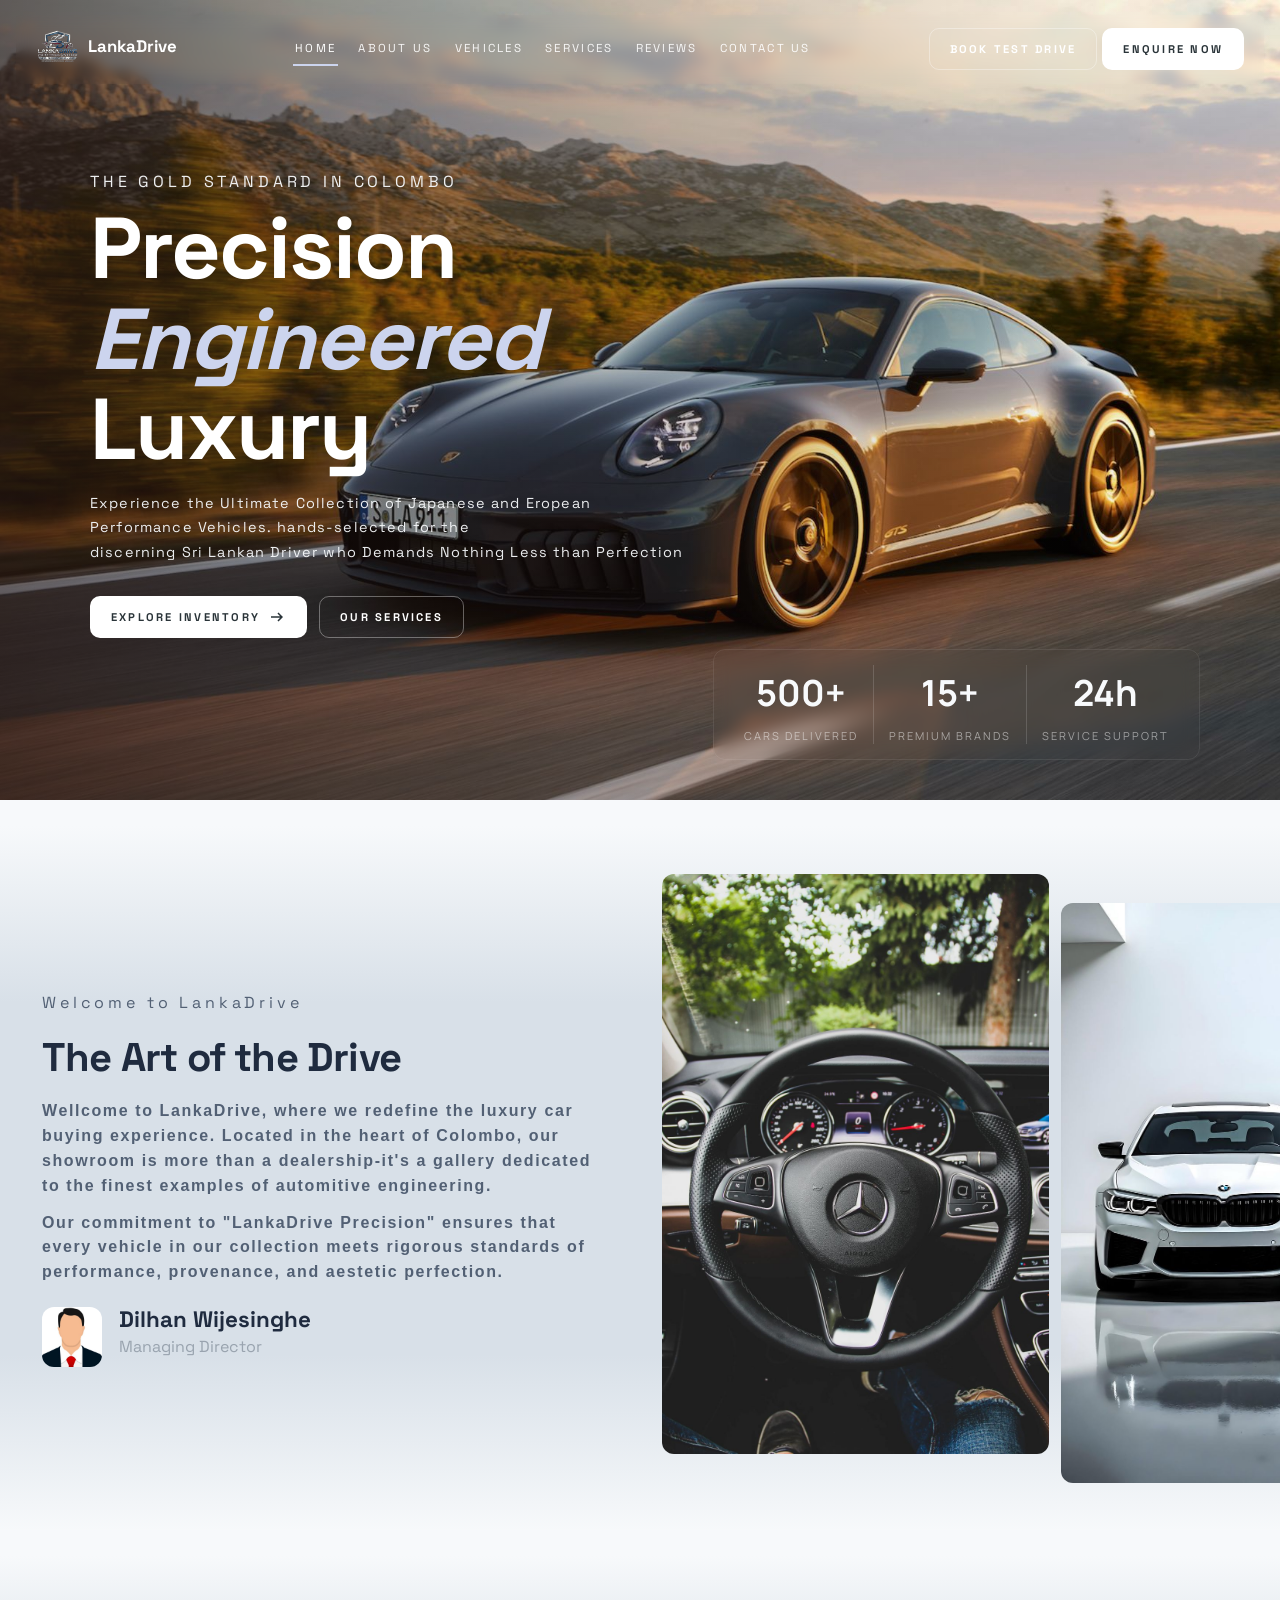
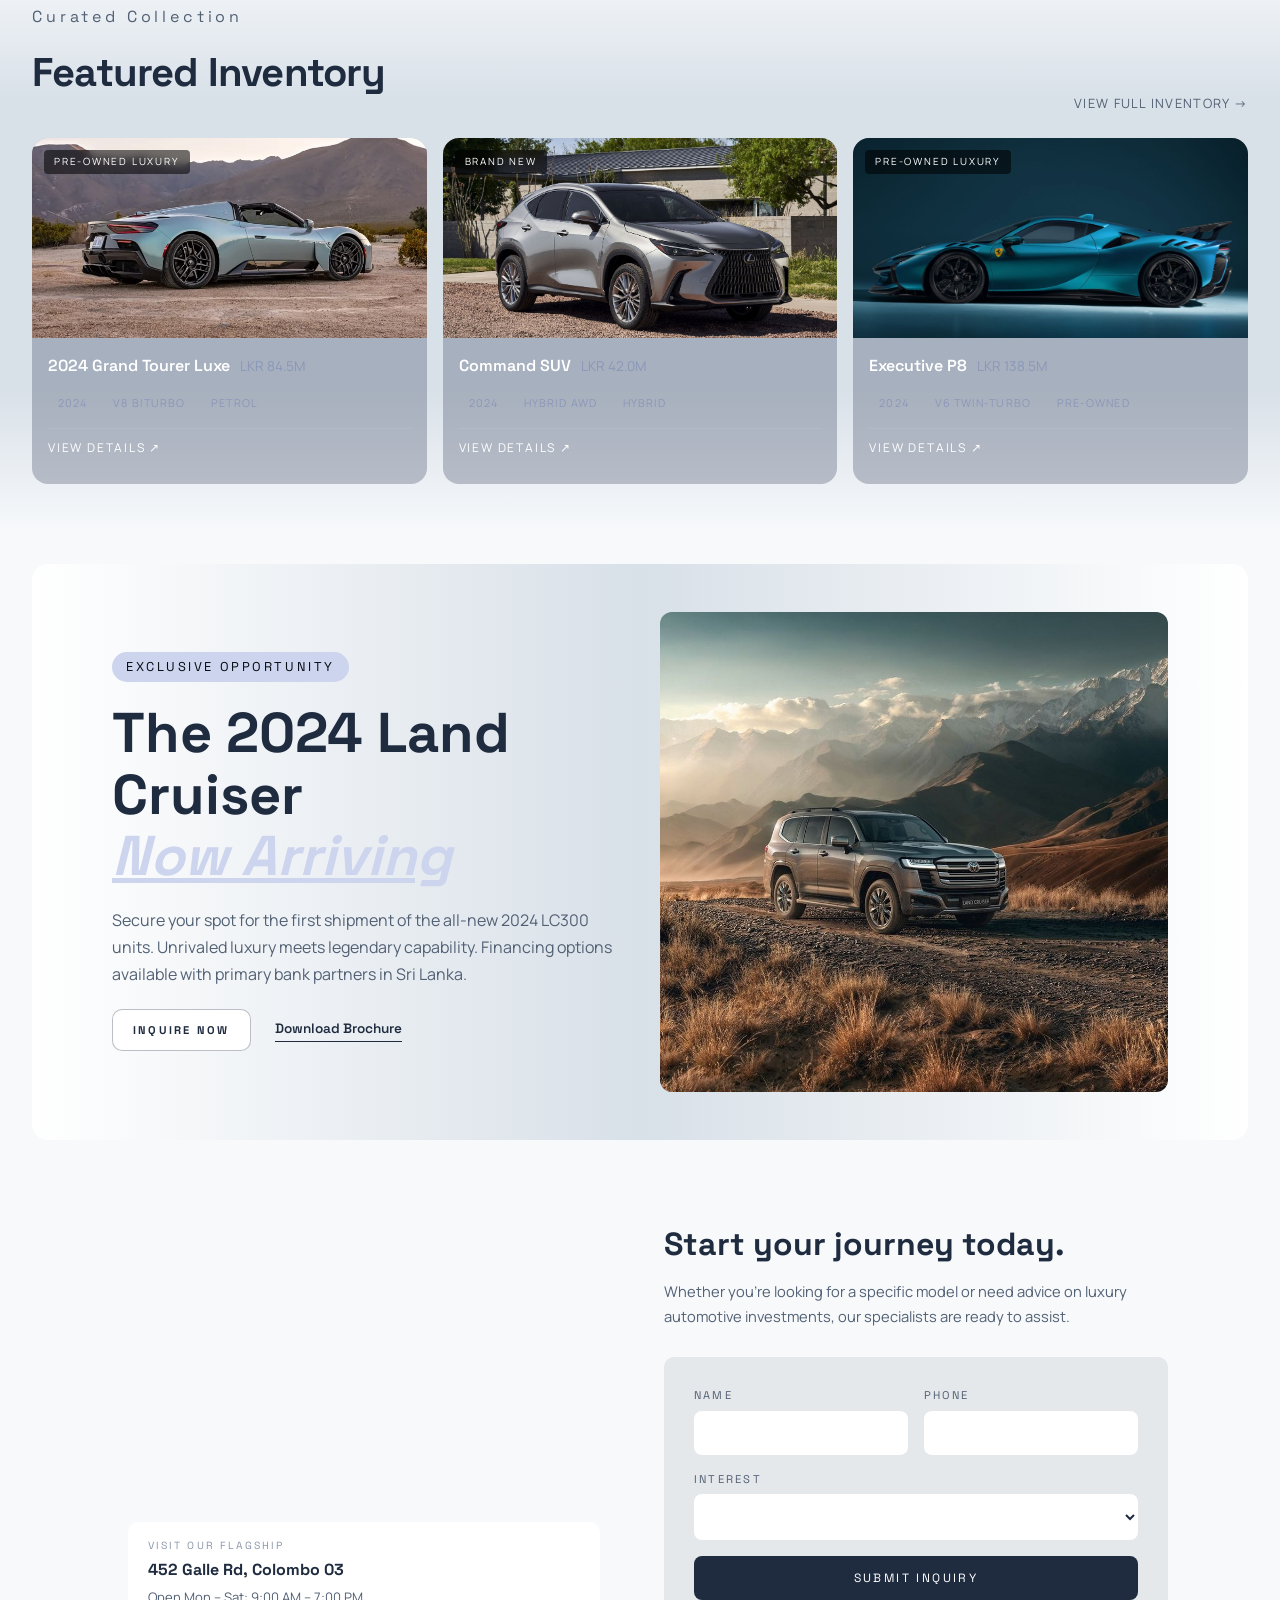
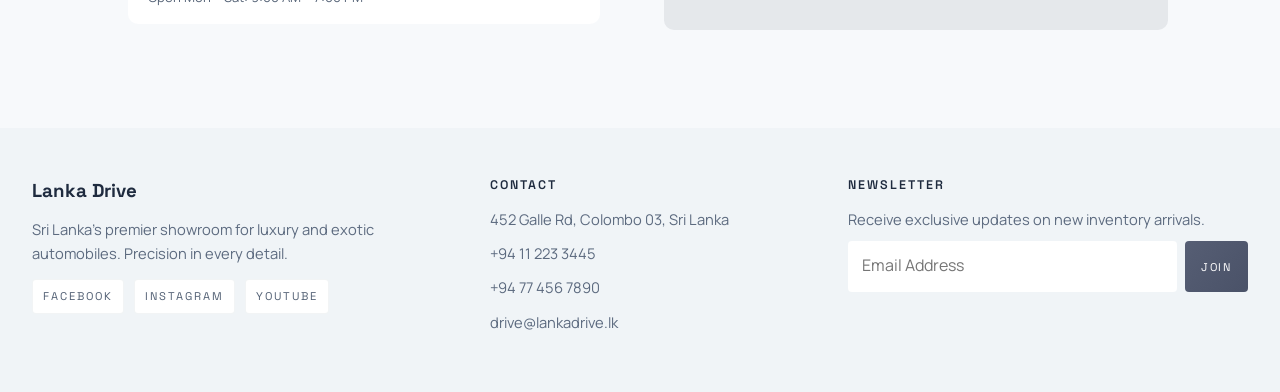
==== commit de8b8a44: "sperated the only index style" ====
--- a/index.html
+++ b/index.html
@@ -9,12 +9,13 @@
     <link rel="stylesheet" href="css/animation.css">
     <link rel="stylesheet" href="css/navbar.css">
     <link rel="stylesheet" href="css/footer.css">
+    <link rel="stylesheet" href="css/index.css">
     <link rel="stylesheet" href="css/reuse.css">
     <title>Lanka Drive</title>
 </head>
 
 <body>
-    <!--Navigation Bar Code Hear-->
+    <!-- Site Header -->
     <header class="site-header">
         <div class="header-brand">
             <a href="index.html" class="brand-link">
@@ -40,7 +41,7 @@
         </div>
     </header>
 
-    <!--Hero Section Code-->
+    <!-- Hero Section -->
     <section class="Hero" aria-label="Hero banner">
         <img class="Hero-image" src="Assets/image/porsche-911.jpg" alt="Hero-Img">
         <div class="hero-content">
@@ -76,8 +77,9 @@
         </div>
     </section>
 
-    <!--Main Section Code-->
+    <!-- Main Content -->
     <main>
+        <!-- Intro Section -->
         <section class="section section-surface section-intro">
             <div class="section-content">
                 <span class="section-label">Welcome to LankaDrive</span>
@@ -103,6 +105,8 @@
                 <img src="Assets/image/car-front.jpg" alt="Image-02" class="img-02">
             </div>
         </section>
+
+        <!-- Featured Inventory Section -->
         <section class="section section-surface section-featured ">
             <div class="featured-header">
                 <div>
@@ -167,6 +171,8 @@
 
             </div>
         </section>
+
+        <!-- Promotional Section -->
         <section class="promo-section">
             <div class="promo-content">
                 <span class="promo-badge">Exclusive Opportunity</span>
@@ -184,9 +190,8 @@
             </div>
         </section>
 
+        <!-- Contact and Location Section -->
         <section class="map-section">
-
-            <!-- Left: Map with address overlay -->
             <div class="map-container">
                 <iframe
                     src="https://www.google.com/maps/embed?pb=!1m14!1m12!1m3!1d15842.804691916443!2d79.86330542806779!3d6.926278575695923!2m3!1f0!2f0!3f0!3m2!1i1024!2i768!4f13.1!5e0!3m2!1sen!2slk!4v1774868641482!5m2!1sen!2slk"
@@ -200,7 +205,6 @@
                 </div>
             </div>
 
-            <!-- Right: Text + Form -->
             <div class="map-right">
                 <div class="data-content">
                     <h2 class="data-title">Start your journey today.</h2>
@@ -212,17 +216,17 @@
                     <div class="map-form-row">
                         <div class="input-wrap">
                             <label for="name">Name</label>
-                            <input type="text" id="name" placeholder="Full Name">
+                            <input type="text" id="name">
                         </div>
                         <div class="input-wrap">
                             <label for="phone">Phone</label>
-                            <input type="tel" id="phone" placeholder="+94 7X XXX XXXX">
+                            <input type="tel" id="phone">
                         </div>
                     </div>
                     <div class="input-wrap">
                         <label for="interest">Interest</label>
                         <select id="interest" name="interest">
-                            <option value="" class="placeholder">View Current Inventory</option>
+                            <option value="" class="placeholder"></option>
                             <option value="ferrari">Ferrari</option>
                             <option value="bmw">BMW</option>
                             <option value="porsche">Porsche</option>
@@ -237,7 +241,7 @@
         </section>
     </main>
 
-    <!--Footer Code Hear-->
+    <!-- Site Footer -->
     <footer class="site-footer">
         <div class="footer-inner">
             <div class="footer-brand">
--- a/css/Style.css
+++ b/css/Style.css
@@ -403,7 +403,9 @@
     object-fit: cover;
     border-radius: 12px;
 }
-
+.img-02{
+    margin-top: 5%;
+}
 
 /* ── Promotional Section ── */
 .promo-section {
--- a/css/index.css
+++ b/css/index.css
@@ -0,0 +1,435 @@
+/* ── Stats Bar (bottom-right of hero) ── */
+.stats-bar {
+    position: absolute;
+    z-index: 3;
+    bottom: 40px;
+    right: 80px;
+    display: flex;
+    align-items: center;
+    padding: 15px;
+    border-radius: 12px;
+    border: 1px solid rgba(255, 255, 255, 0.08);
+    backdrop-filter: blur(8px);
+}
+
+.stat-item {
+    text-align: center;
+    padding: 0 15px;
+    border-right: 1px solid rgba(255, 255, 255, 0.15);
+}
+
+.stat-item:last-child {
+    border-right: none;
+}
+
+.stat-number {
+    font-size: 36px;
+    font-weight: 700;
+    color: #f8fafc;
+    margin: 0;
+}
+
+.stat-label {
+    font-size: 11px;
+    letter-spacing: 2px;
+    text-transform: uppercase;
+    color: rgba(255, 255, 255, 0.5);
+    margin: 6px 0 0;
+}
+
+.profile-img {
+    margin-top: 10px;
+    width: 60px;
+    height: 60px;
+    object-fit: cover;
+    border-radius: 20%;
+    display: block;
+}
+
+.profile-bar {
+    display: flex;
+    gap: 3%;
+}
+
+.profile-bar .profile-item {
+    margin-top: 6px;
+}
+
+.profile-item h2 {
+    font-size: 1.4rem;
+    font-family: "Space Grotesk", sans-serif;
+    color: #1f2b3f;
+}
+
+.profile-item p {
+    margin-top: -3px;
+    font-family: "Space Grotesk", sans-serif;
+    color: #1f2b3f56;
+}
+
+.featured-header {
+    display: flex;
+    justify-content: space-between;
+    align-items: flex-end;
+    margin-bottom: 24px;
+}
+
+.view-all-link {
+    font-size: 0.8rem;
+    letter-spacing: 0.1em;
+    text-transform: uppercase;
+    color: #526074;
+    text-decoration: none;
+}
+
+.view-all-link:hover {
+    color: #1f2b3f;
+}
+
+.featured-grid {
+    display: grid;
+    grid-template-columns: repeat(3, 1fr);
+    gap: 16px;
+}
+
+.feat-card {
+    position: relative;
+    background: #2a355047;
+    border-radius: 16px;
+    overflow: hidden;
+}
+
+.feat-card img {
+    width: 100%;
+    height: 200px;
+    object-fit: cover;
+    display: block;
+}
+
+.feat-card-body {
+    padding: 16px;
+    display: flex;
+    flex-direction: column;
+    gap: 12px;
+}
+
+.feat-card-top {
+    display: flex;
+    align-items: baseline;
+    gap: 10px;
+    flex-wrap: wrap;
+}
+
+.feat-card-name {
+    font-family: "Space Grotesk", sans-serif;
+    font-size: 1rem;
+    font-weight: 600;
+    color: #ffffff;
+    margin: 0;
+}
+
+.feat-card-price {
+    font-size: 0.85rem;
+    color: #8a97b8;
+    white-space: nowrap;
+}
+
+.feat-chip-row {
+    display: flex;
+    flex-wrap: wrap;
+    gap: 6px;
+}
+
+.feat-chip {
+    padding: 4px 10px;
+    background: transparent;
+    backdrop-filter: blur;
+    color: #8a97b8;
+    border-radius: 4px;
+    font-size: 0.68rem;
+    letter-spacing: 0.1em;
+    text-transform: uppercase;
+}
+
+.feat-card-btn {
+    display: inline-block;
+    padding: 10px 0;
+    border-top: 1px solid rgba(255, 255, 255, 0.08);
+    color: #ffffff;
+    font-size: 0.75rem;
+    letter-spacing: 0.15em;
+    text-transform: uppercase;
+    text-decoration: none;
+}
+
+.feat-card-btn:hover {
+    color: #ccd4ee;
+}
+
+.feat-badge {
+    position: absolute;
+    top: 12px;
+    left: 12px;
+    background: rgba(0, 0, 0, 0.55);
+    color: #ffffff;
+    font-size: 0.62rem;
+    letter-spacing: 0.18em;
+    text-transform: uppercase;
+    padding: 4px 10px;
+    border-radius: 4px;
+    backdrop-filter: blur(4px);
+    z-index: 1;
+}
+
+/* ---------- Promotional Section ---------- */
+.promo-section {
+    display: flex;
+    align-items: center;
+    gap: 40px;
+    padding: 48px 80px;
+    background: linear-gradient(
+        90deg,
+        #ffffff 0%,
+        #d8e0e8 50%,
+        #ffffff 100%
+    );
+    border-radius: 16px;
+    margin: 32px;
+}
+
+.promo-content {
+    width: 50%;
+    flex: 1;
+    display: flex;
+    flex-direction: column;
+    gap: 20px;
+}
+
+.promo-badge {
+    display: inline-block;
+    width: fit-content;
+    padding: 5px 14px;
+    background: #ccd4ee;
+    color: #060b13;
+    border-radius: 20px;
+    font-size: 0.8rem;
+    letter-spacing: 0.2em;
+    text-transform: uppercase;
+    font-family: "Space Grotesk", sans-serif;
+}
+
+.promo-title {
+    font-family: "Space Grotesk", sans-serif;
+    font-size: 3.5rem;
+    font-weight: 700;
+    line-height: 1.1;
+    color: #1f2b3f;
+    margin: 0;
+}
+
+.promo-title span {
+    font-style: italic;
+    color: #ccd4ee;
+    text-decoration: underline;
+}
+
+.promo-text {
+    font-size: 1rem;
+    color: #526074;
+    line-height: 1.7;
+    max-width: 500px;
+    margin: 0;
+}
+
+.promo-actions {
+    display: flex;
+    align-items: center;
+    gap: 24px;
+}
+
+.promo-link {
+    font-family: "Space Grotesk", sans-serif;
+    font-size: 0.85rem;
+    font-weight: 600;
+    color: #1f2b3f;
+    text-decoration: none;
+    border-bottom: 1px solid #1f2b3f;
+    padding-bottom: 2px;
+}
+
+.promo-link:hover {
+    color: #526074;
+    border-bottom-color: #526074;
+}
+
+.promo-image {
+    flex: 1;
+    display: flex;
+    justify-content: flex-end;
+}
+
+.promo-image img {
+    width: 100%;
+    max-width: 620px;
+    height: 480px;
+    object-fit: cover;
+    border-radius: 12px;
+}
+
+.promo-actions .btn-primary {
+    background: #ffffff;
+    color: #1f2b3f;
+    border-color: rgba(31, 43, 63, 0.3);
+}
+
+.promo-actions .btn-primary:hover {
+    background: #1f2b3f;
+    color: #ffffff;
+    border-color: #1f2b3f;
+}
+
+/* ---------- Map Section ---------- */
+.map-section {
+    display: grid;
+    grid-template-columns: 1fr 1fr;
+    gap: 48px;
+    align-items: start;
+    padding: 48px 80px;
+    margin: 32px;
+}
+
+.map-container {
+    position: relative;
+    width: 100%;
+    height: 420px;
+    border-radius: 16px;
+    overflow: hidden;
+}
+
+.map-container iframe {
+    width: 100%;
+    height: 100%;
+    border: 0;
+    display: block;
+}
+
+.map-address-card {
+    position: absolute;
+    bottom: 16px;
+    left: 16px;
+    right: 16px;
+    padding: 16px 20px;
+    background: #ffffff;
+    border-radius: 10px;
+    display: flex;
+    flex-direction: column;
+    gap: 4px;
+}
+
+.map-address-label {
+    font-family: "Space Grotesk", sans-serif;
+    font-size: 0.65rem;
+    letter-spacing: 0.2em;
+    text-transform: uppercase;
+    color: #8a97a8;
+}
+
+.map-address-card h3 {
+    font-family: "Space Grotesk", sans-serif;
+    font-size: 1rem;
+    font-weight: 700;
+    color: #1f2b3f;
+    margin: 0;
+}
+
+.map-address-card p {
+    font-size: 0.82rem;
+    color: #526074;
+    margin: 0;
+}
+
+.map-right {
+    display: flex;
+    flex-direction: column;
+    gap: 28px;
+}
+
+.data-title {
+    font-family: "Space Grotesk", sans-serif;
+    font-size: 2rem;
+    font-weight: 700;
+    color: #1f2b3f;
+    margin: 0 0 10px;
+}
+
+.data-text {
+    font-size: 0.92rem;
+    color: #526074;
+    line-height: 1.7;
+    margin: 0;
+}
+
+.map-form {
+    display: flex;
+    flex-direction: column;
+    gap: 16px;
+    background-color:#1f2b3f15;
+    padding: 30px;
+    border-radius: 10px;
+}
+
+.map-form-row {
+    display: grid;
+    grid-template-columns: 1fr 1fr;
+    gap: 16px;
+}
+
+.map-form .input-wrap {
+    display: flex;
+    flex-direction: column;
+    gap: 6px;
+}
+.map-form label {
+    font-family: "Space Grotesk", sans-serif;
+    font-size: 0.7rem;
+    letter-spacing: 0.2em;
+    text-transform: uppercase;
+    color: #526074;
+}
+
+.map-form input,
+.map-form select {
+    width: 100%;
+    padding: 12px 14px;
+    border: none;
+    border-radius: 8px;
+    background: #ffffff;
+    color: #1f2b3f;
+    font-family: "Manrope", sans-serif;
+    font-size: 0.92rem;
+}
+
+.map-form input:focus,
+.map-form select:focus {
+    outline: none;
+    border-color: #565e74;
+}
+
+.map-form button {
+    width: 100%;
+    padding: 14px;
+    background: #1f2b3f;
+    color: #ffffff;
+    border: none;
+    border-radius: 8px;
+    font-family: "Space Grotesk", sans-serif;
+    font-size: 0.75rem;
+    letter-spacing: 0.2em;
+    text-transform: uppercase;
+    cursor: pointer;
+    transition: background 0.2s ease;
+}
+
+.map-form button:hover {
+    background: #526074;
+}
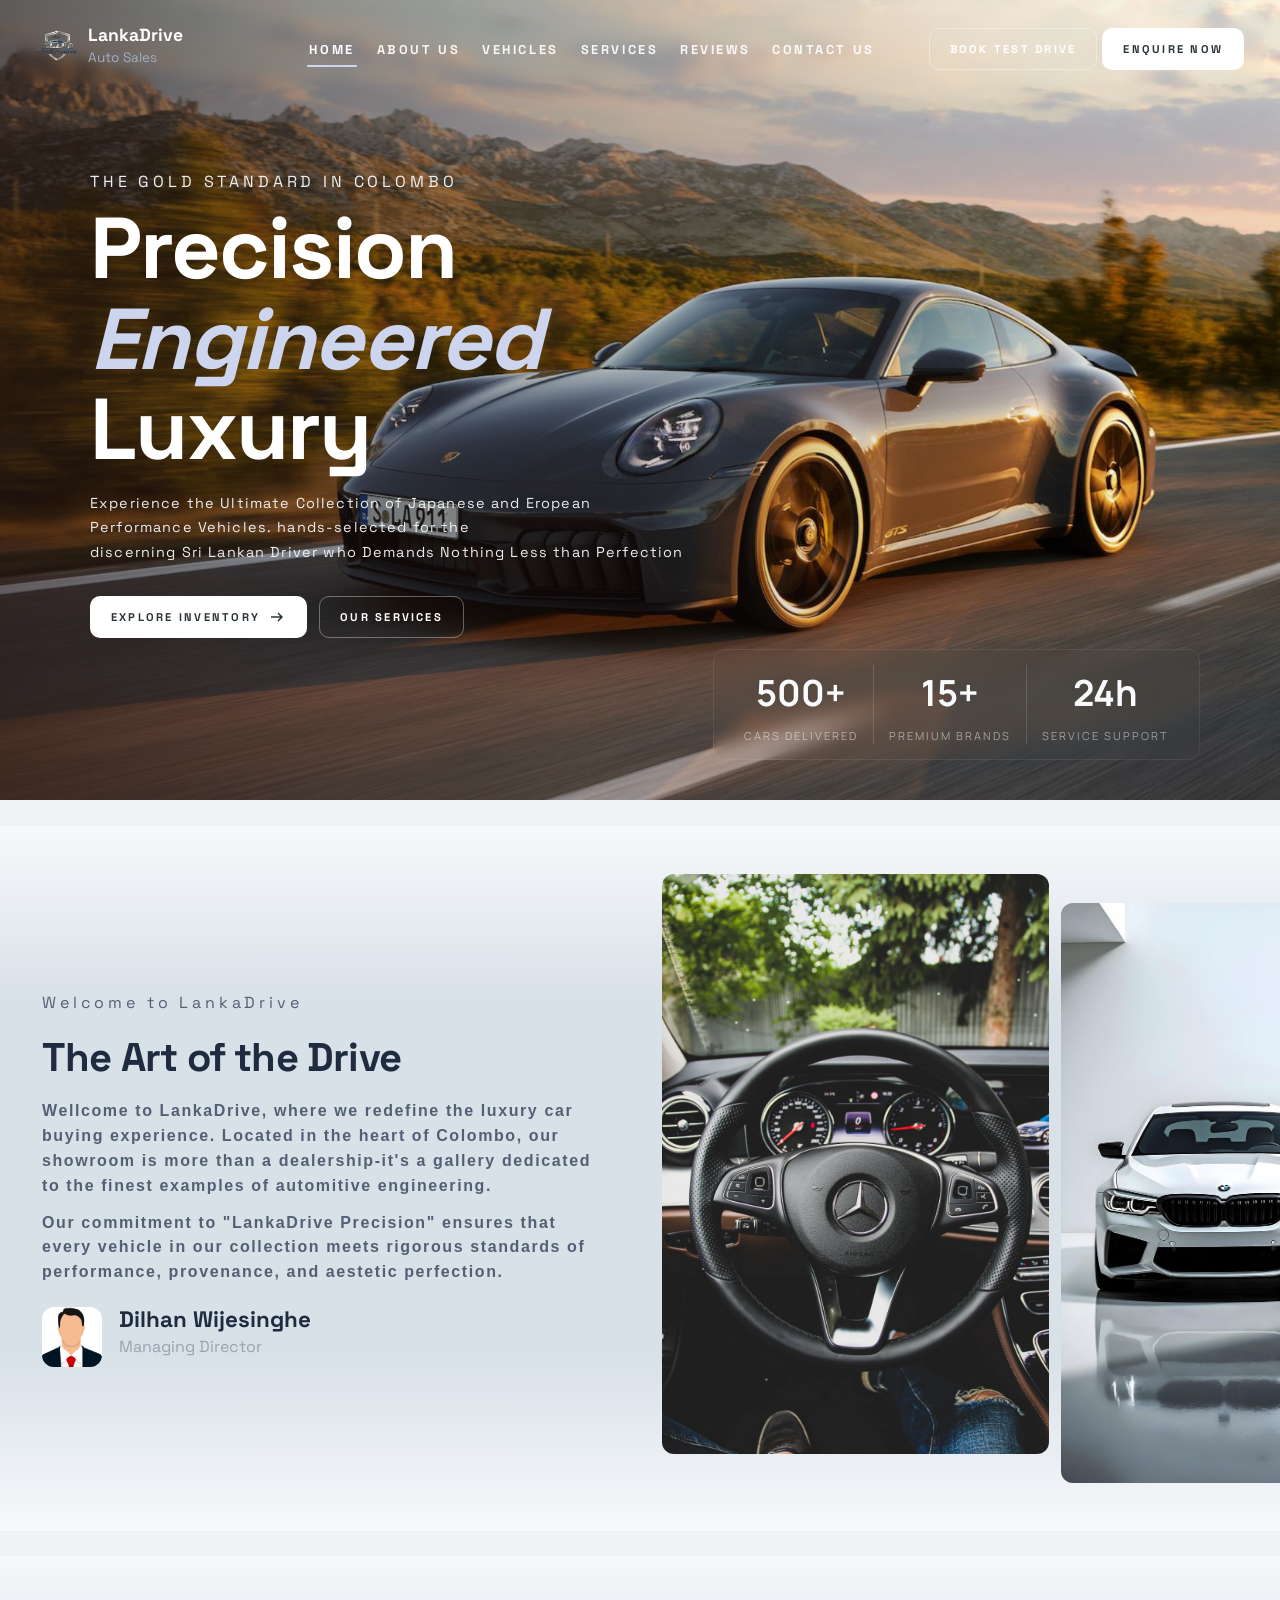
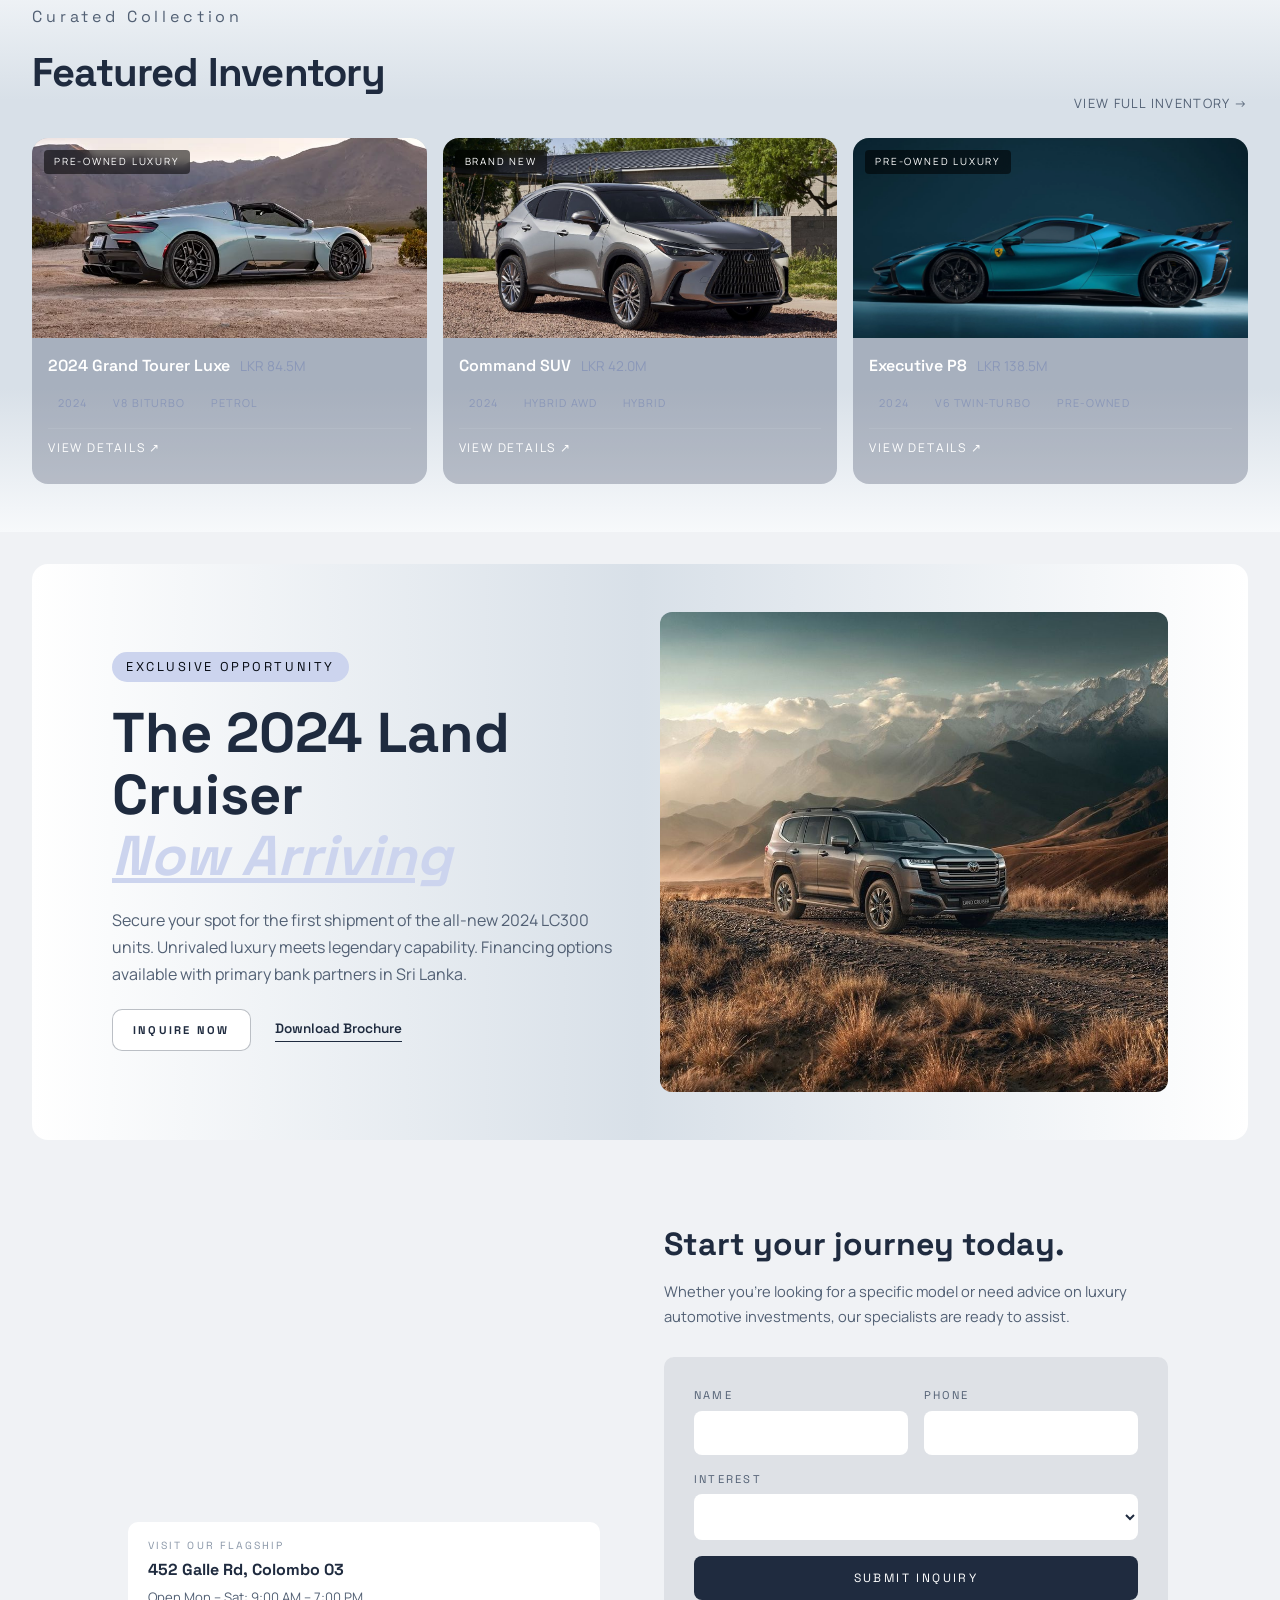
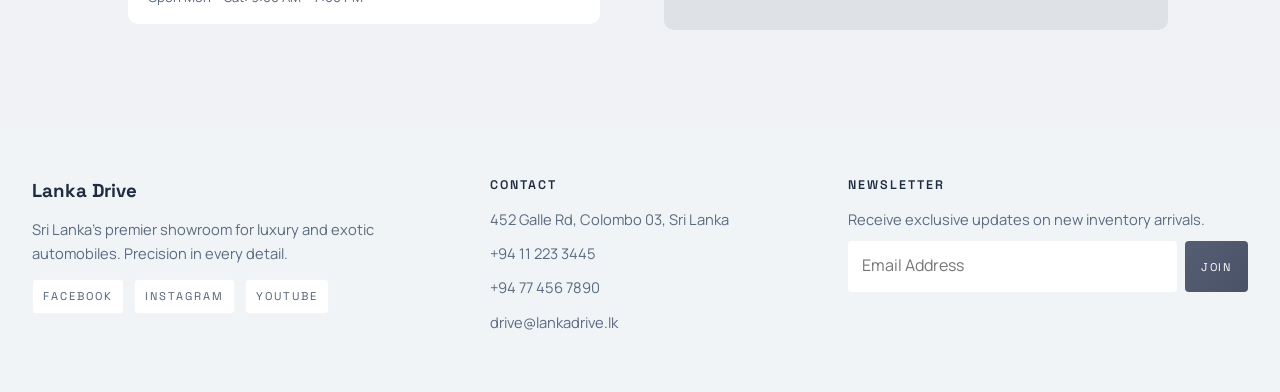
==== commit 42d2dfb6: "Update" ====
--- a/index.html
+++ b/index.html
@@ -20,7 +20,7 @@
         <div class="header-brand">
             <a href="index.html" class="brand-link">
                 <img src="Assets/image/logo101.png" alt="LankaDrive Auto Sales logo" class="brand-logo">
-                <span class="brand-name">LankaDrive</span>
+                <span class="brand-name">LankaDrive<br><span class="brand-sub">Auto Sales</span></span>
             </a>
         </div>
 
--- a/css/Style.css
+++ b/css/Style.css
@@ -1,18 +1,19 @@
 @import url("https://fonts.googleapis.com/css2?family=Manrope:wght@400;500;600;700&family=Space+Grotesk:wght@500;600;700&display=swap");
 
+/* ---------- Base ---------- */
 * {
     margin: 0;
     padding: 0;
     box-sizing: border-box;
-
-}
-html{
+}
+
+html {
     scroll-behavior: smooth;
 }
 
 body {
     min-height: 100vh;
-    background: #f7f9fb;
+    background: #f0f2f5;
     color: #1f2b3f;
     font-family: "Manrope", "Segoe UI", sans-serif;
     line-height: 1.55;
@@ -28,8 +29,50 @@
     text-decoration: none;
 }
 
-/* ---------------------------- Hero ------------------------------------ */
-/* ── Hero Section ── */
+/* ---------- Buttons ---------- */
+.btn-primary,
+.btn-secondary {
+    display: inline-flex;
+    align-items: center;
+    justify-content: center;
+    min-height: 42px;
+    padding: 10px 20px;
+    border: 1px solid rgba(255, 255, 255, 0.35);
+    border-radius: 10px;
+    font-family: "Space Grotesk", sans-serif;
+    font-size: 0.7rem;
+    font-weight: 1000;
+    letter-spacing: 0.2em;
+    text-transform: uppercase;
+    cursor: pointer;
+    transition: background-color 0.4s ease, color 0.4s ease, border-color 0.25s ease, transform 0.2s ease;
+}
+
+.btn-primary {
+    background: #ffffff;
+    color: #2a3439;
+}
+
+.btn-secondary {
+    background: transparent;
+    color: #ffffff;
+}
+
+.btn-primary:hover,
+.btn-secondary:hover {
+    transform: translateY(-1px);
+    background-color: #1d2529;
+    color: #ffffff;
+    border-color: #1d2529;
+}
+
+.btn-primary:disabled,
+.btn-secondary:disabled {
+    opacity: 0.6;
+    cursor: not-allowed;
+}
+
+/* ---------- Hero ---------- */
 .Hero {
     position: relative;
     width: 100%;
@@ -37,7 +80,6 @@
     overflow: hidden;
 }
 
-/* Dark gradient overlay on the left side */
 .Hero::after {
     content: "";
     position: absolute;
@@ -57,7 +99,7 @@
     object-fit: cover;
 }
 
-/* ── Hero Content (single container, replaces individual absolute positions) ── */
+/* Hero content wrapper */
 .hero-content {
     position: absolute;
     z-index: 3;
@@ -73,7 +115,6 @@
     margin: 0;
     font-size: 1rem;
     letter-spacing: 0.24em;
-
     color: rgba(247, 249, 251, 0.95);
 }
 
@@ -106,7 +147,7 @@
     font-style: italic;
 }
 
-/* ── Hero Buttons ── */
+/* Hero buttons */
 .hero-actions {
     display: flex;
     gap: 12px;
@@ -114,14 +155,12 @@
     margin-top: 32px;
 }
 
-/* Arrow icon inside the primary button */
-.hero-actions .btn-primary img {
+.btn-primary img {
     width: 18px;
     height: 18px;
     margin-left: 8px;
 }
 
-/* Swap arrow icon on hover */
 .hover-img {
     display: none;
 }
@@ -134,201 +173,7 @@
     display: inline-block;
 }
 
-/* ── Stats Bar (bottom-right of hero) ── */
-.stats-bar {
-    position: absolute;
-    z-index: 3;
-    bottom: 40px;
-    right: 80px;
-    display: flex;
-    align-items: center;
-    padding: 15px;
-    border-radius: 12px;
-    border: 1px solid rgba(255, 255, 255, 0.08);
-    backdrop-filter: blur(8px);
-}
-
-.stat-item {
-    text-align: center;
-    padding: 0 15px;
-    border-right: 1px solid rgba(255, 255, 255, 0.15);
-}
-
-.stat-item:last-child {
-    border-right: none;
-}
-
-.stat-number {
-    font-size: 36px;
-    font-weight: 700;
-    color: #f8fafc;
-    margin: 0;
-}
-
-.stat-label {
-    font-size: 11px;
-    letter-spacing: 2px;
-    text-transform: uppercase;
-    color: rgba(255, 255, 255, 0.5);
-    margin: 6px 0 0;
-}
-
-/*-------main---------*/
-.profile-img {
-    margin-top: 10px;
-    width: 60px;
-    height: 60px;
-    object-fit: cover;
-    border-radius: 20%;
-    display: block;
-}
-
-.profile-bar {
-    display: flex;
-    gap: 3%;
-}
-
-.profile-bar .profile-item {
-    margin-top: 6px;
-}
-
-.profile-item h2 {
-    font-size: 1.4rem;
-    font-family: "Space Grotesk", sans-serif;
-    color: #1f2b3f;
-}
-
-.profile-item p {
-    margin-top: -3px;
-    font-family: "Space Grotesk", sans-serif;
-    color: #1f2b3f56;
-}
-
-/*-------------------------------------------*/
-.featured-header {
-    display: flex;
-    justify-content: space-between;
-    align-items: flex-end;
-    margin-bottom: 24px;
-}
-
-.view-all-link {
-    font-size: 0.8rem;
-    letter-spacing: 0.1em;
-    text-transform: uppercase;
-    color: #526074;
-    text-decoration: none;
-}
-
-.view-all-link:hover {
-    color: #1f2b3f;
-}
-
-/* 3 equal dark cards in a row */
-.featured-grid {
-    display: grid;
-    grid-template-columns: repeat(3, 1fr);
-    gap: 16px;
-}
-
-/* Dark card base */
-.feat-card {
-    position: relative;
-    background: #2a355047;
-    border-radius: 16px;
-    overflow: hidden;
-}
-
-/* Car image */
-.feat-card img {
-    width: 100%;
-    height: 200px;
-    object-fit: cover;
-    display: block;
-}
-
-/* Content area below image */
-.feat-card-body {
-    padding: 16px;
-    display: flex;
-    flex-direction: column;
-    gap: 12px;
-}
-
-/* Name and price on same line */
-.feat-card-top {
-    display: flex;
-    align-items: baseline;
-    gap: 10px;
-    flex-wrap: wrap;
-}
-
-.feat-card-name {
-    font-family: "Space Grotesk", sans-serif;
-    font-size: 1rem;
-    font-weight: 600;
-    color: #ffffff;
-    margin: 0;
-}
-
-.feat-card-price {
-    font-size: 0.85rem;
-    color: #8a97b8;
-    white-space: nowrap;
-}
-
-/* Small chips — year, fuel, type */
-.feat-chip-row {
-    display: flex;
-    flex-wrap: wrap;
-    gap: 6px;
-}
-
-.feat-chip {
-    padding: 4px 10px;
-    background: transparent;
-    backdrop-filter: blur;
-    color: #8a97b8;
-    border-radius: 4px;
-    font-size: 0.68rem;
-    letter-spacing: 0.1em;
-    text-transform: uppercase;
-}
-
-/* View Details link at bottom */
-.feat-card-btn {
-    display: inline-block;
-    padding: 10px 0;
-    border-top: 1px solid rgba(255, 255, 255, 0.08);
-    color: #ffffff;
-    font-size: 0.75rem;
-    letter-spacing: 0.15em;
-    text-transform: uppercase;
-    text-decoration: none;
-}
-
-.feat-card-btn:hover {
-    color: #ccd4ee;
-}
-
-/* Badge on top left of image */
-.feat-badge {
-    position: absolute;
-    top: 12px;
-    left: 12px;
-    background: rgba(0, 0, 0, 0.55);
-    color: #ffffff;
-    font-size: 0.62rem;
-    letter-spacing: 0.18em;
-    text-transform: uppercase;
-    padding: 4px 10px;
-    border-radius: 4px;
-    backdrop-filter: blur(4px);
-    z-index: 1;
-}
-
-
-/* ---------- Generic Content ---------- */
+/* Intro and featured containers */
 .section {
     max-width: 100%;
     margin: 0 auto;
@@ -403,291 +248,9 @@
     object-fit: cover;
     border-radius: 12px;
 }
-.img-02{
+
+.img-02 {
     margin-top: 5%;
-}
-
-/* ── Promotional Section ── */
-.promo-section {
-    display: flex;
-    align-items: center;
-    gap: 40px;
-    padding: 48px 80px;
-    background: linear-gradient(
-        90deg,
-        #ffffff 0%,
-        #d8e0e8 50%,
-        #ffffff 100%
-    );
-    border-radius: 16px;
-    margin: 32px;
-}
-
-/* Left side — text content */
-.promo-content {
-    width: 50%;
-    flex: 1;
-    display: flex;
-    flex-direction: column;
-    gap: 20px;
-}
-
-/* Small badge above title */
-.promo-badge {
-    display: inline-block;
-    width: fit-content;
-    padding: 5px 14px;
-    background: #ccd4ee;
-    color: #060b13;
-    border-radius: 20px;
-    font-size: 0.8rem;
-    letter-spacing: 0.2em;
-    text-transform: uppercase;
-    font-family: "Space Grotesk", sans-serif;
-}
-
-/* Main heading */
-.promo-title {
-    font-family: "Space Grotesk", sans-serif;
-    font-size: 3.5rem;
-    font-weight: 700;
-    line-height: 1.1;
-    color: #1f2b3f;
-    margin: 0;
-}
-
-/* Italic coloured second line */
-.promo-title span {
-    font-style: italic;
-    color: #ccd4ee;
-    text-decoration: underline;
-}
-
-.promo-text {
-    font-size: 1rem;
-    color: #526074;
-    line-height: 1.7;
-    max-width: 500px;
-    margin: 0;
-}
-
-/* Buttons row */
-.promo-actions {
-    display: flex;
-    align-items: center;
-    gap: 24px;
-}
-
-/* Text link with underline */
-.promo-link {
-    font-family: "Space Grotesk", sans-serif;
-    font-size: 0.85rem;
-    font-weight: 600;
-    color: #1f2b3f;
-    text-decoration: none;
-    border-bottom: 1px solid #1f2b3f;
-    padding-bottom: 2px;
-}
-
-.promo-link:hover {
-    color: #526074;
-    border-bottom-color: #526074;
-}
-
-/* Right side — car image */
-.promo-image {
-    flex: 1;
-    display: flex;
-    justify-content: flex-end;
-}
-
-.promo-image img {
-    width: 100%;
-    max-width: 620px;
-    height: 480px;
-    object-fit: cover;
-    border-radius: 12px;
-}
-
-/* Override btn-primary for this section — dark text on light bg */
-.promo-actions .btn-primary {
-    background: #ffffff;
-    color: #1f2b3f;
-    border-color: rgba(31, 43, 63, 0.3);
-}
-
-.promo-actions .btn-primary:hover {
-    background: #1f2b3f;
-    color: #ffffff;
-    border-color: #1f2b3f;
-}
-/* ── Map Section ── */
-.map-section {
-    display: grid;
-    grid-template-columns: 1fr 1fr;   /* map left, form right */
-    gap: 48px;
-    align-items: start;
-    padding: 48px 80px;
-    margin: 32px;
-}
-
-/* Left side — map with address card on top */
-.map-container {
-    position: relative;
-    width: 100%;
-    height: 420px;
-    border-radius: 16px;
-    overflow: hidden;
-}
-
-.map-container iframe {
-    width: 100%;
-    height: 100%;
-    border: 0;
-    display: block;
-}
-
-/* Address card overlaid on bottom of map */
-.map-address-card {
-    position: absolute;
-    bottom: 16px;
-    left: 16px;
-    right: 16px;
-    padding: 16px 20px;
-    background: #ffffff;
-    border-radius: 10px;
-    display: flex;
-    flex-direction: column;
-    gap: 4px;
-}
-
-.map-address-label {
-    font-family: "Space Grotesk", sans-serif;
-    font-size: 0.65rem;
-    letter-spacing: 0.2em;
-    text-transform: uppercase;
-    color: #8a97a8;
-}
-
-.map-address-card h3 {
-    font-family: "Space Grotesk", sans-serif;
-    font-size: 1rem;
-    font-weight: 700;
-    color: #1f2b3f;
-    margin: 0;
-}
-
-.map-address-card p {
-    font-size: 0.82rem;
-    color: #526074;
-    margin: 0;
-}
-
-/* Right side — text and form stacked */
-.map-right {
-    display: flex;
-    flex-direction: column;
-    gap: 28px;
-}
-
-.data-title {
-    font-family: "Space Grotesk", sans-serif;
-    font-size: 2rem;
-    font-weight: 700;
-    color: #1f2b3f;
-    margin: 0 0 10px;
-}
-
-.data-text {
-    font-size: 0.92rem;
-    color: #526074;
-    line-height: 1.7;
-    margin: 0;
-}
-
-/* Form */
-.map-form {
-    display: flex;
-    flex-direction: column;
-    gap: 16px;
-}
-
-/* Name and phone side by side */
-.map-form-row {
-    display: grid;
-    grid-template-columns: 1fr 1fr;
-    gap: 16px;
-}
-
-.map-form .input-wrap {
-    display: flex;
-    flex-direction: column;
-    gap: 6px;
-}
-
-.map-form label {
-    font-family: "Space Grotesk", sans-serif;
-    font-size: 0.7rem;
-    letter-spacing: 0.2em;
-    text-transform: uppercase;
-    color: #526074;
-}
-
-.map-form input,
-.map-form select {
-    width: 100%;
-    padding: 12px 14px;
-    border: 1px solid #e0e6ed;
-    border-radius: 8px;
-    background: #ffffff;
-    color: #1f2b3f;
-    font-family: "Manrope", sans-serif;
-    font-size: 0.92rem;
-}
-.map-form select .placeholder{
-    color: #7f97cc;
-}
-
-.map-form input:focus,
-.map-form select:focus {
-    outline: none;
-    border-color: #565e74;
-}
-
-/* Submit button — full width dark */
-.map-form button {
-    width: 100%;
-    padding: 14px;
-    background:#1f2b3f;
-    color: #ffffff;
-    border: none;
-    border-radius: 8px;
-    font-family: "Space Grotesk", sans-serif;
-    font-size: 0.75rem;
-    letter-spacing: 0.2em;
-    text-transform: uppercase;
-    cursor: pointer;
-    transition: background 0.2s ease;
-}
-
-.map-form button:hover {
-    background:#526074;
-}
-/* ---------- Forms ---------- */
-.newsletter-form input {
-    width: 100%;
-    padding: 12px 14px;
-    border: 0;
-    border-bottom: 2px solid transparent;
-    border-radius: 4px;
-    background: #ffffff;
-    color: #1f2b3f;
-    font: inherit;
-}
-
-.newsletter-form input:focus {
-    outline: none;
-    border-bottom-color: #565e74;
 }
 
 /* ---------- Focus ---------- */
@@ -714,10 +277,6 @@
     .header-btn {
         flex-wrap: wrap;
     }
-
-    .card {
-        grid-column: span 6;
-    }
 }
 
 @media (max-width: 760px) {
@@ -814,10 +373,6 @@
         padding: 24px 16px;
     }
 
-    .card {
-        grid-column: span 12;
-    }
-
     .footer-inner {
         grid-template-columns: 1fr;
     }
--- a/css/navbar.css
+++ b/css/navbar.css
@@ -31,12 +31,17 @@
 }
 
 .brand-name {
-	font-family: "Space Grotesk", sans-serif;
-	font-size: 1.05rem;
-	font-weight: 700;
-	color: #ffffff;
+    font-family: "Space Grotesk", sans-serif;
+    font-size: 1.1rem;
+    font-weight: 700;
+    color: #ffffff;
+    line-height: 1.2;
 }
-
+.brand-sub {
+    color: #a0aec0;    /* muted gray — change to any color you want */
+    font-size: 0.85rem;
+    font-weight: 400;
+}
 .main-nav {
 	flex: 1;
 	display: flex;
@@ -44,16 +49,18 @@
 	align-items: center;
 	gap: 18px;
 	flex-wrap: wrap;
+	margin-left: 6%;
 }
 
 .main-nav a {
 	position:relative;
 	font-family: "Space Grotesk", sans-serif;
-	font-size: 0.72rem;
+	font-size: 0.8rem;
 	letter-spacing: 0.2em;
 	text-transform: uppercase;
 	color: rgba(255, 255, 255, 0.92);
 	padding: 6px 2px;
+	font-weight:bolder;
 }
 
 .main-nav a[aria-current="page"],
--- a/css/footer.css
+++ b/css/footer.css
@@ -79,4 +79,21 @@
 
 .newsletter-form button:hover {
 	filter: brightness(1.06);
-}+}
+
+/* ---------- Forms ---------- */
+.newsletter-form input {
+    width: 100%;
+    padding: 12px 14px;
+    border: 0;
+    border-bottom: 2px solid transparent;
+    border-radius: 4px;
+    background: #ffffff;
+    color: #1f2b3f;
+    font: inherit;
+}
+
+.newsletter-form input:focus {
+    outline: none;
+    border-bottom-color: #565e74;
+}
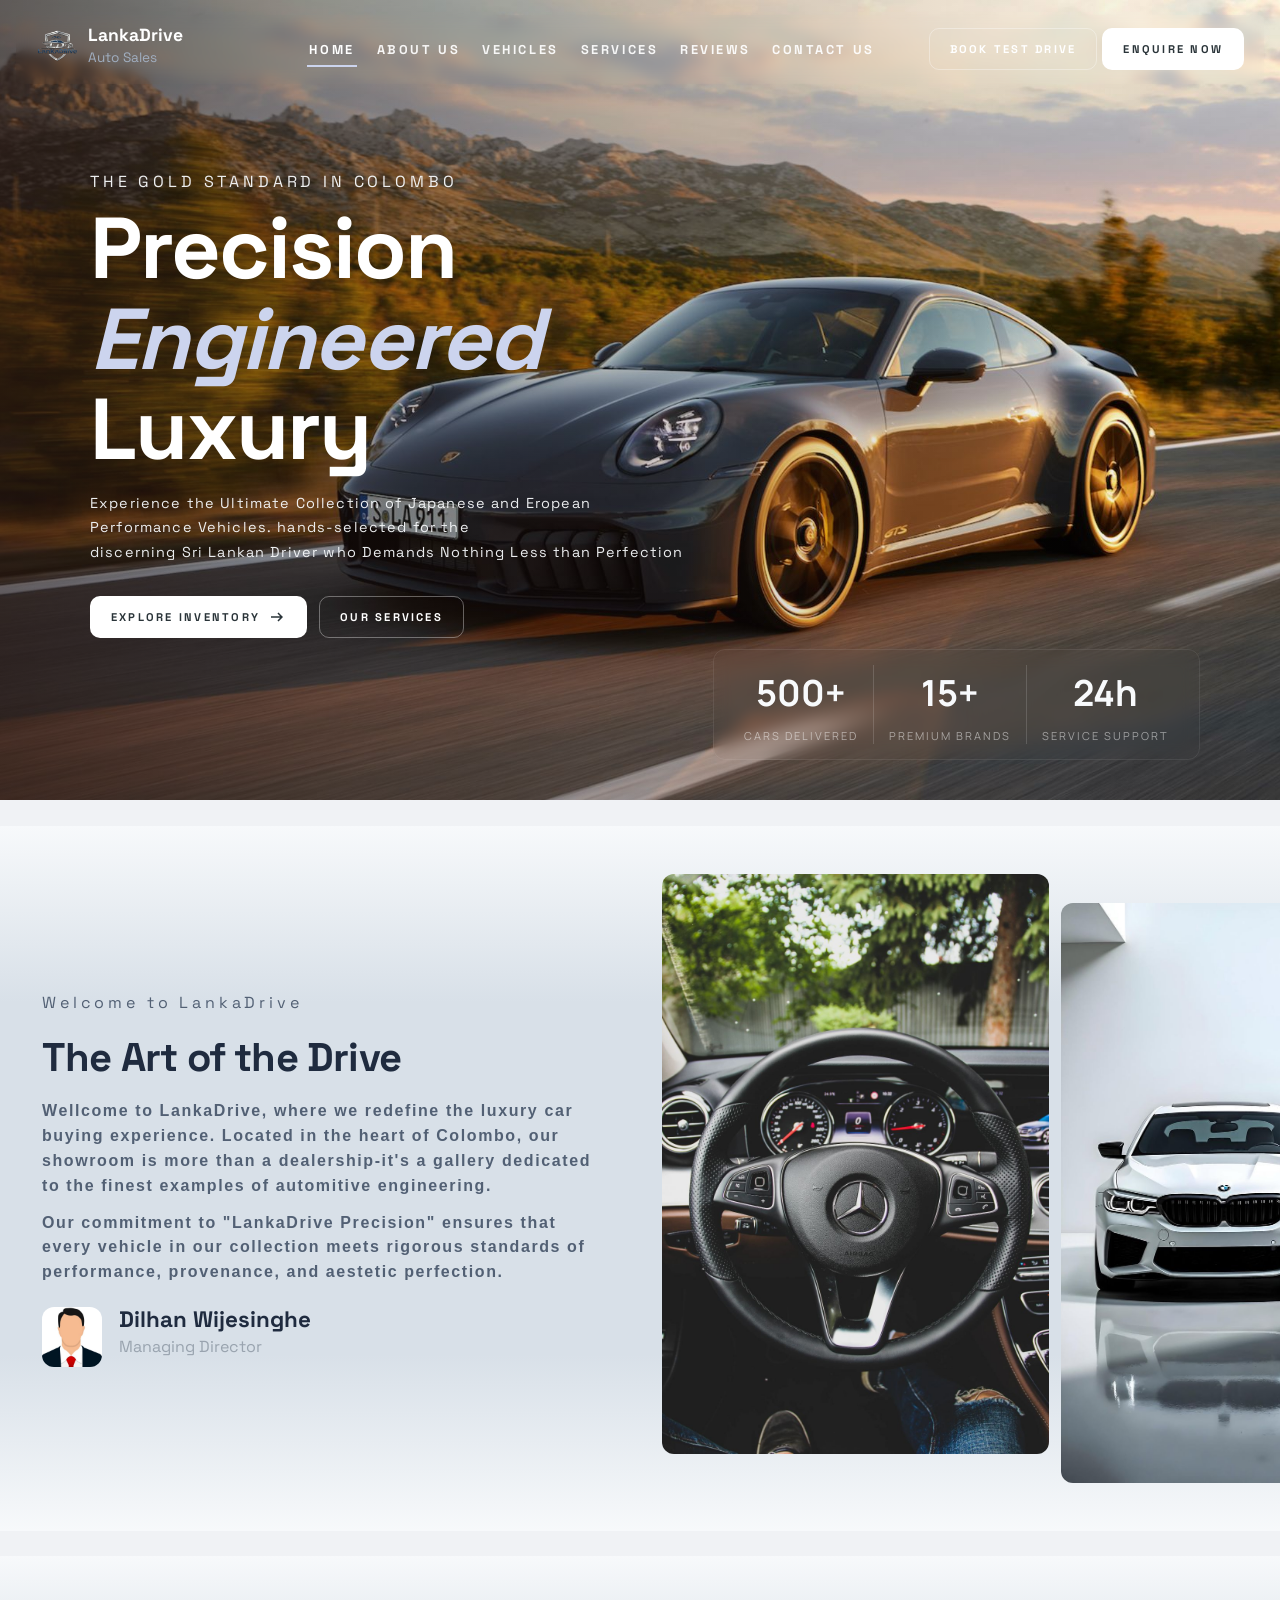
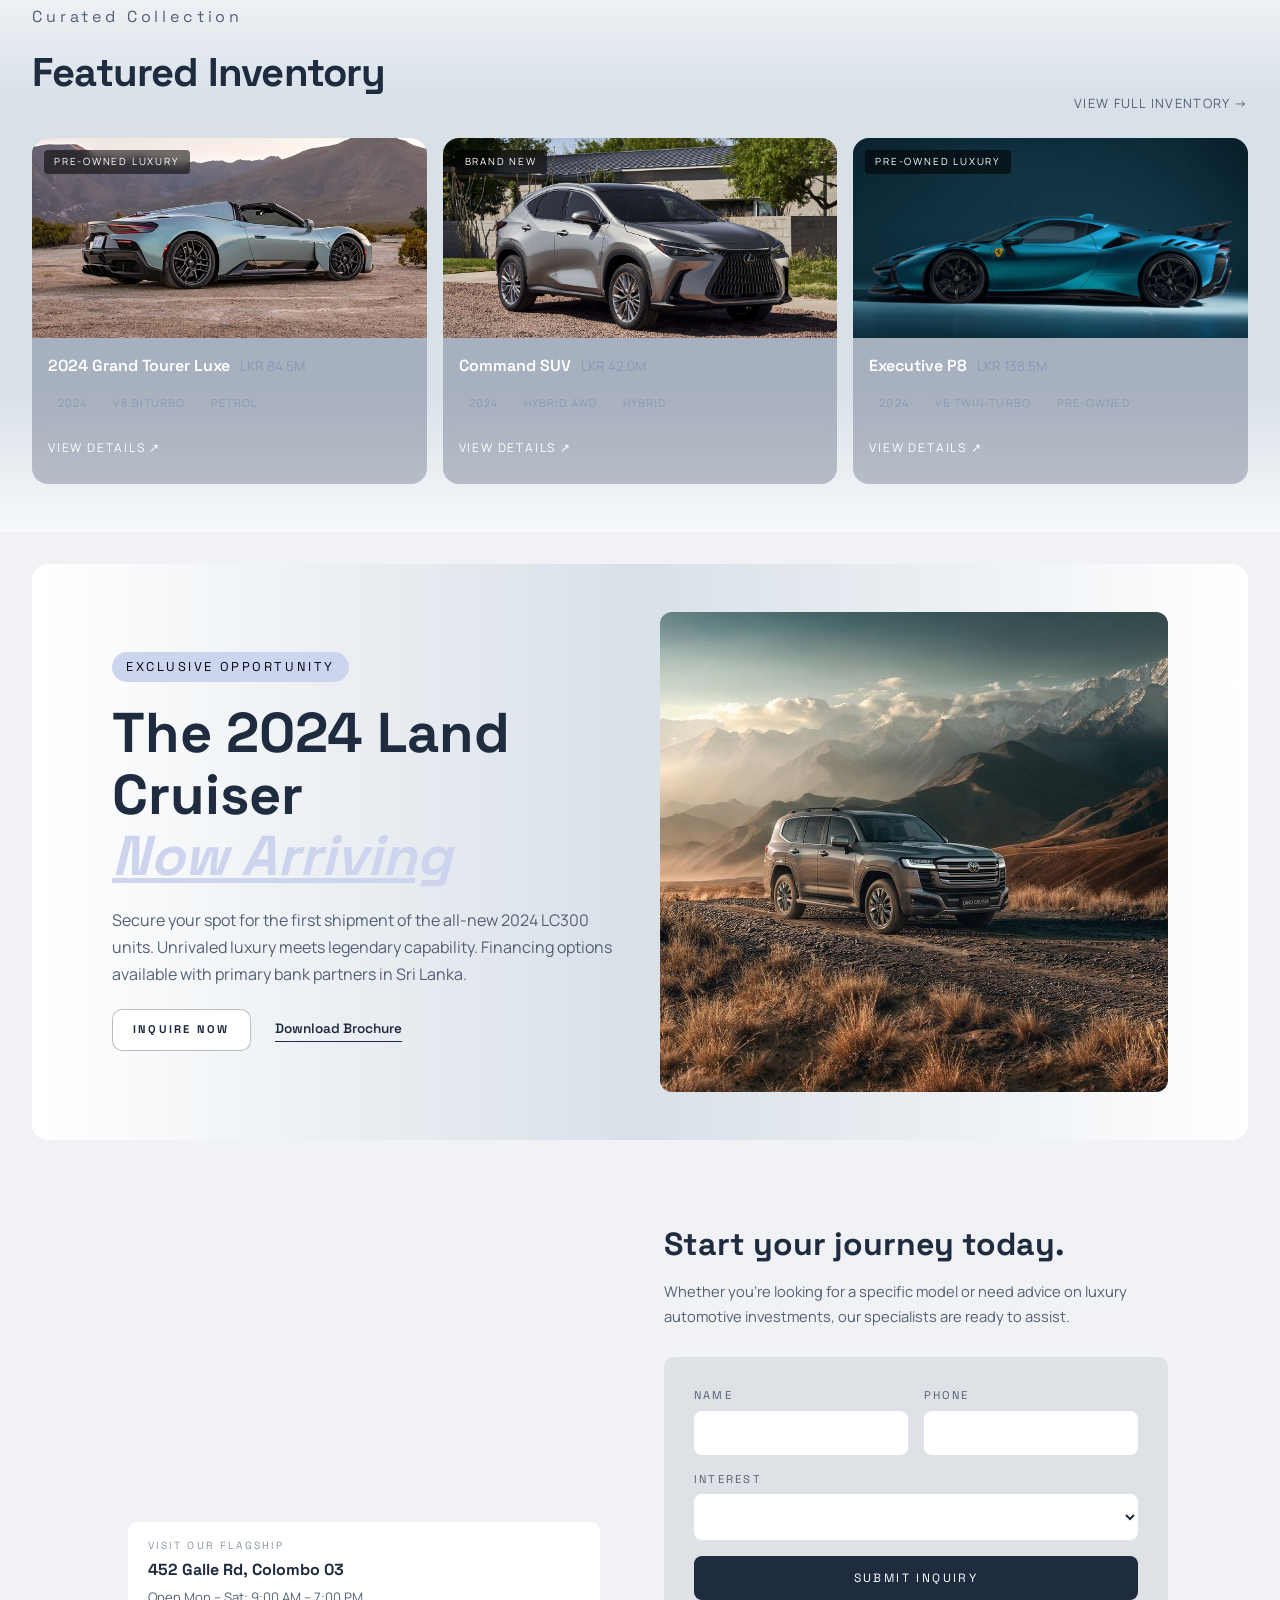
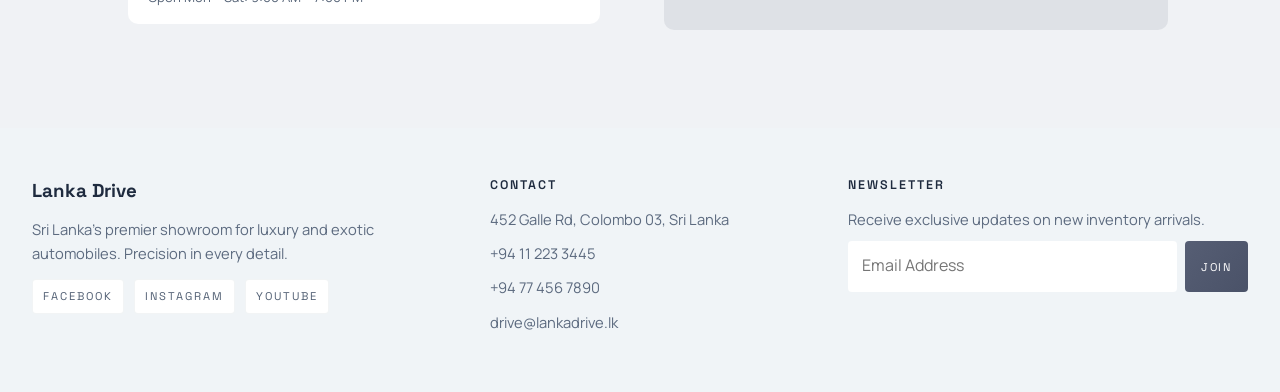
==== commit 5d6a2e1f: "Update" ====
--- a/index.html
+++ b/index.html
@@ -36,8 +36,8 @@
             <a href="contact.html">Contact Us</a>
         </nav>
         <div class="header-btn">
-            <button type="button" class="btn-secondary">Book Test Drive</button>
-            <button type="button" class="btn-primary">Enquire Now</button>
+            <a href="contact.html" class="btn-secondary">Book Test Drive</a>
+            <a href="#" class="btn-primary">Enquire Now</a>
         </div>
     </header>
 
@@ -181,8 +181,8 @@
                     LC300 units. Unrivaled luxury meets legendary capability.
                     Financing options available with primary bank partners in Sri Lanka.</p>
                 <div class="promo-actions">
-                    <button class="btn-primary">Inquire Now</button>
-                    <a href="#" class="promo-link">Download Brochure</a>
+                    <a class="btn-primary" href="contact.html">Inquire Now</a>
+                    <a href="Assets/LC250-Prado-E-Brochure.pdf" class="promo-link" download="LC250-Prado-E-Brochure.pdf">Download Brochure</a>
                 </div>
             </div>
             <div class="promo-image">
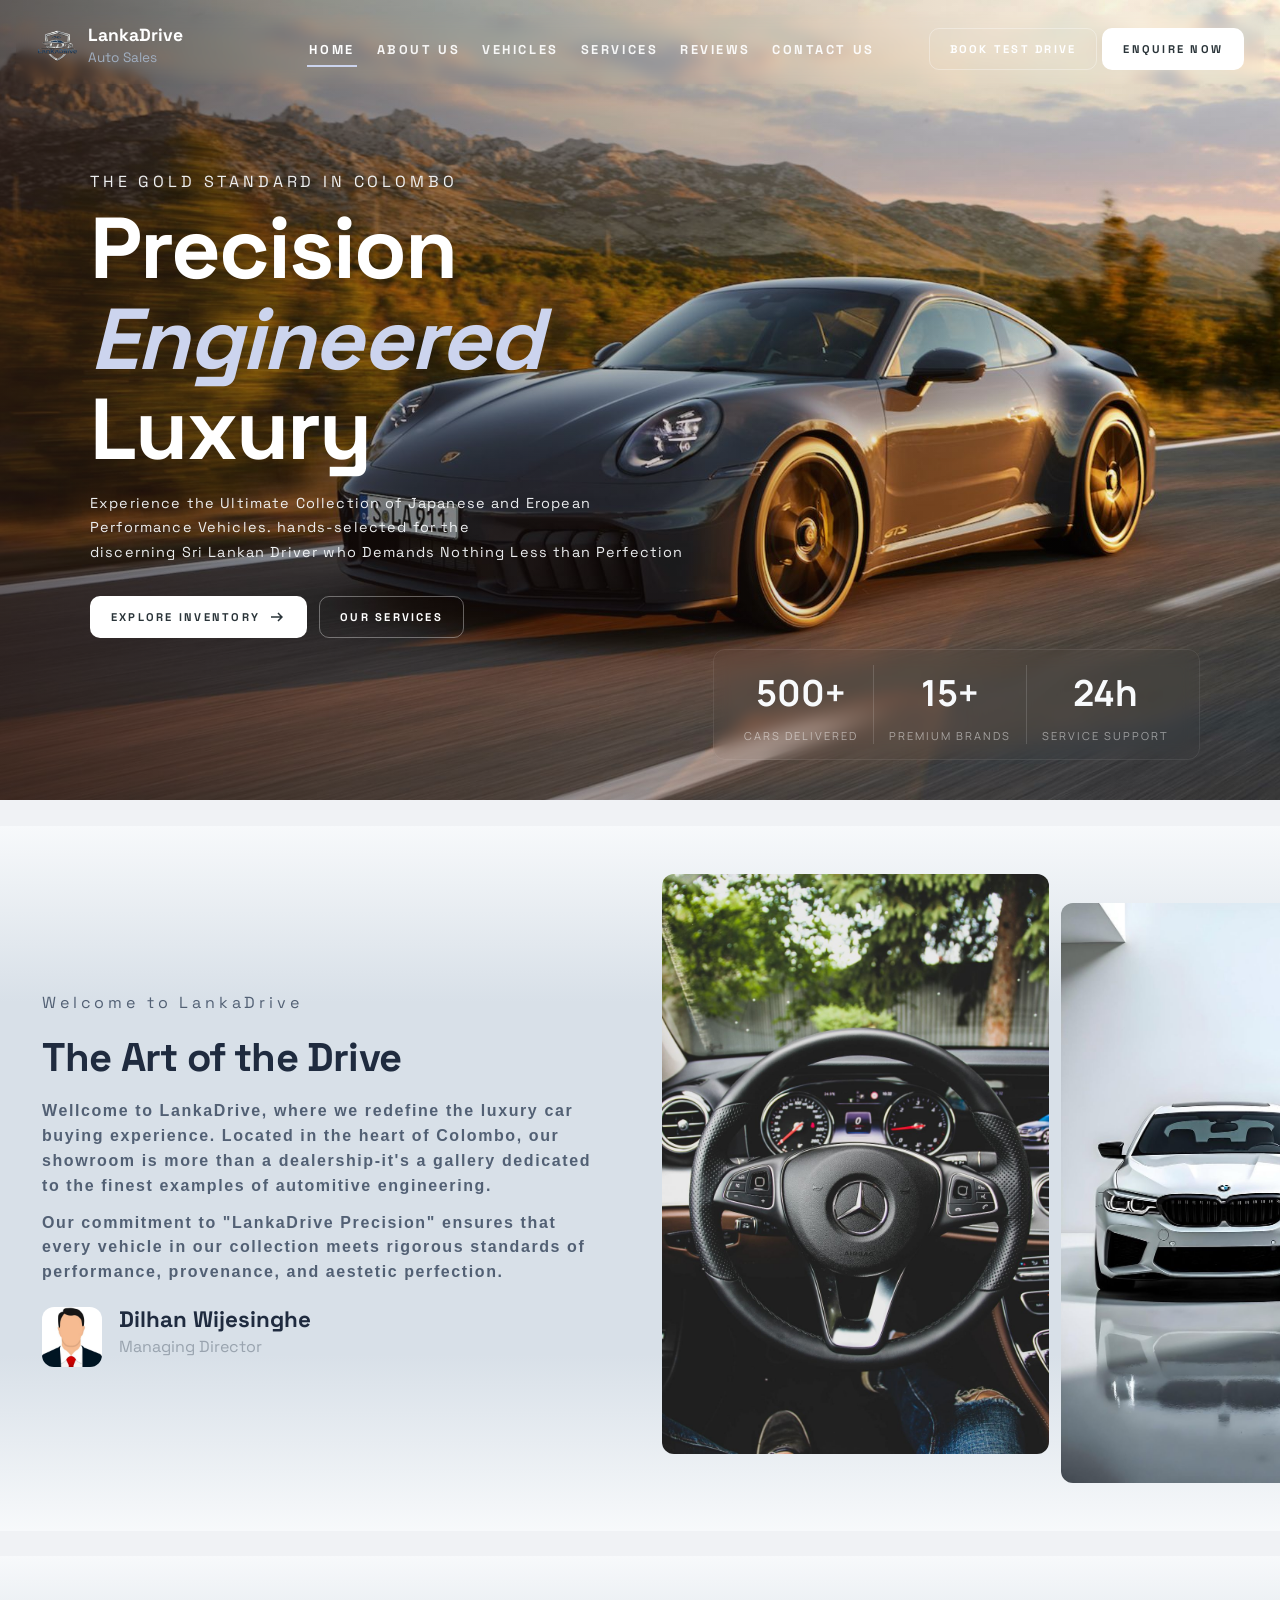
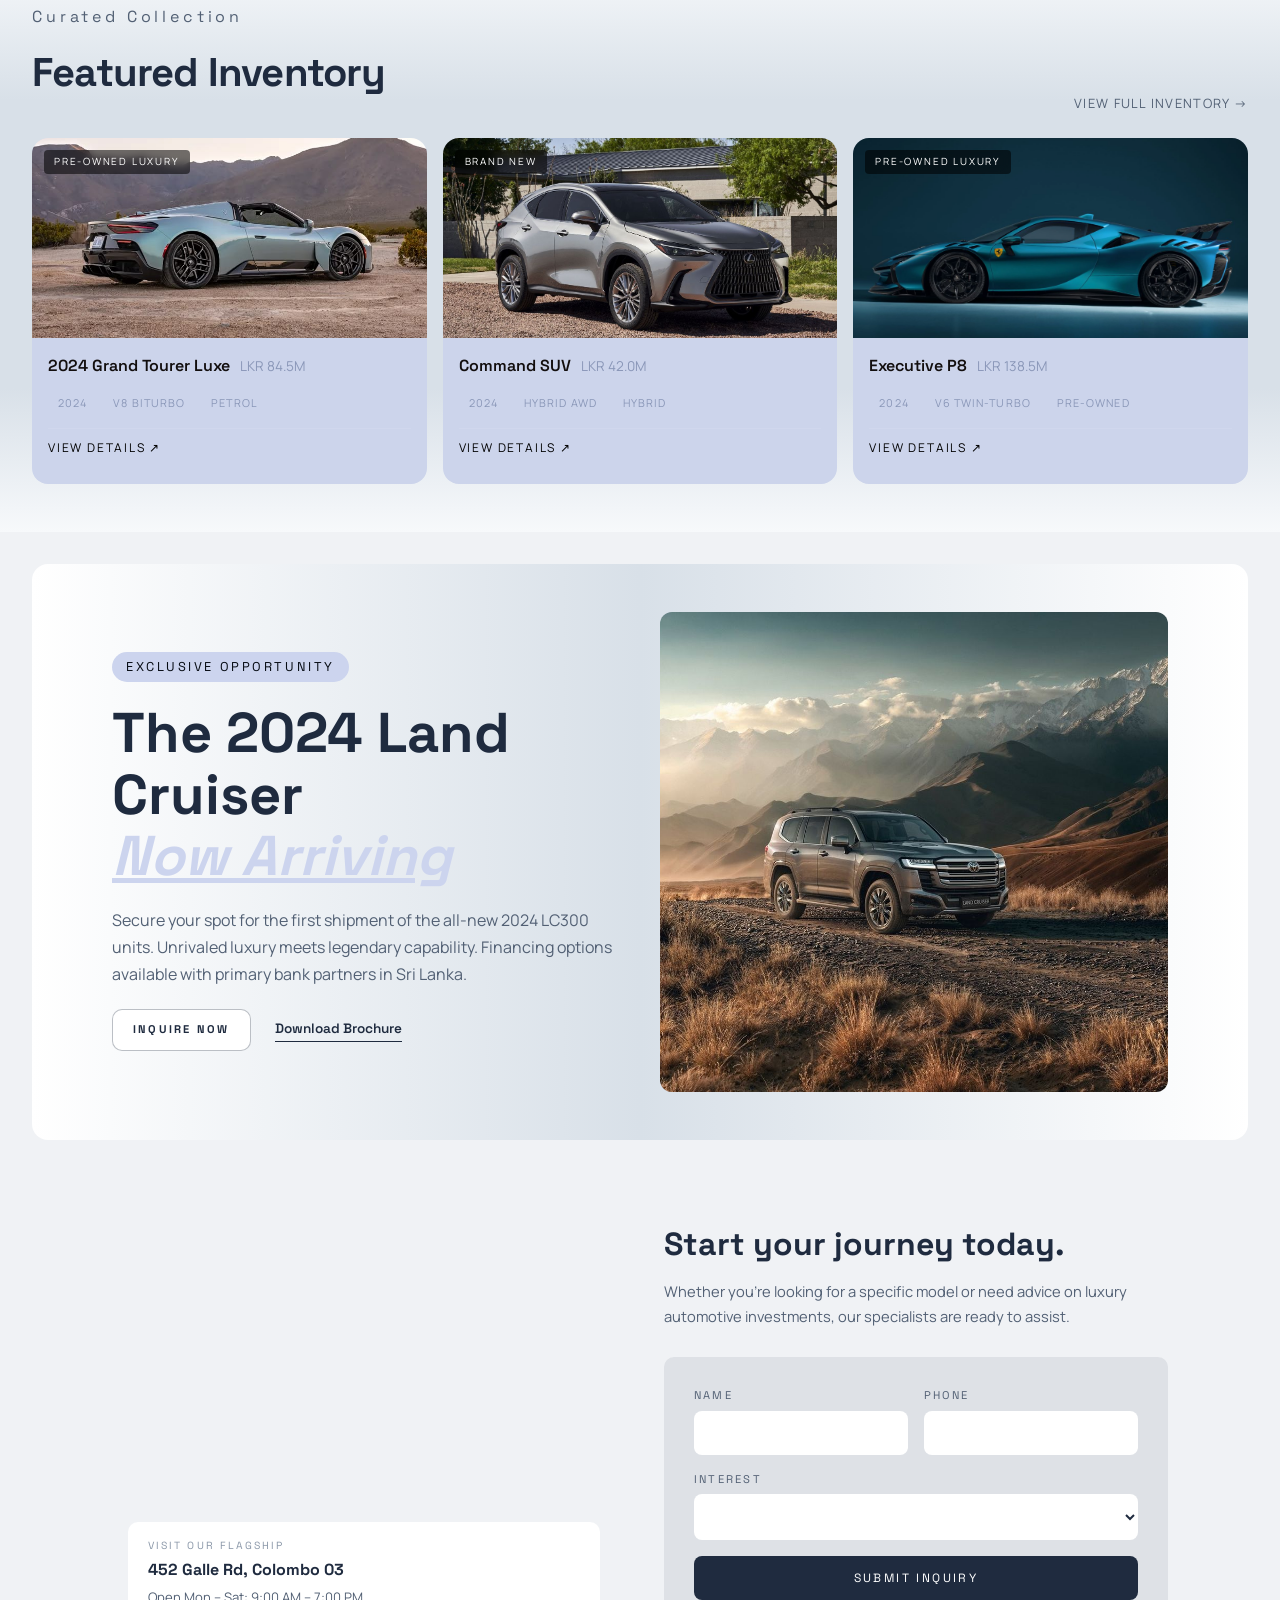
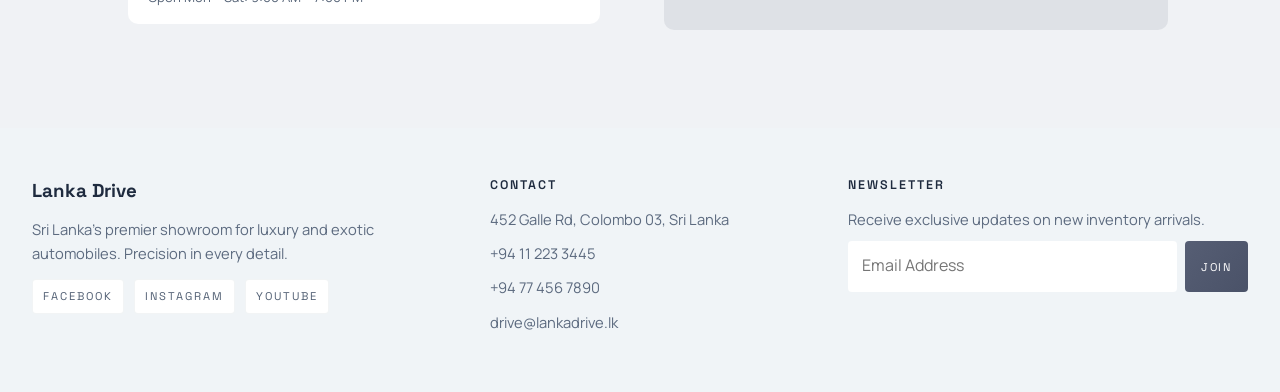
==== commit 19a594c6: "Update - 22:45" ====
--- a/index.html
+++ b/index.html
@@ -6,11 +6,9 @@
     <meta name="viewport" content="width=device-width, initial-scale=1.0">
     <link rel="icon" type="image/png" href="Assets/image/logo101.png" sizes="32x32">
     <link rel="stylesheet" href="css/Style.css">
-    <link rel="stylesheet" href="css/animation.css">
     <link rel="stylesheet" href="css/navbar.css">
     <link rel="stylesheet" href="css/footer.css">
     <link rel="stylesheet" href="css/index.css">
-    <link rel="stylesheet" href="css/reuse.css">
     <title>Lanka Drive</title>
 </head>
 
--- a/css/index.css
+++ b/css/index.css
@@ -94,7 +94,7 @@
 
 .feat-card {
     position: relative;
-    background: #2a355047;
+    background: #ccd4eb;
     border-radius: 16px;
     overflow: hidden;
 }
@@ -124,7 +124,7 @@
     font-family: "Space Grotesk", sans-serif;
     font-size: 1rem;
     font-weight: 600;
-    color: #ffffff;
+    color: #120e0e;
     margin: 0;
 }
 
@@ -155,7 +155,7 @@
     display: inline-block;
     padding: 10px 0;
     border-top: 1px solid rgba(255, 255, 255, 0.08);
-    color: #ffffff;
+    color: #000000;
     font-size: 0.75rem;
     letter-spacing: 0.15em;
     text-transform: uppercase;
@@ -163,7 +163,7 @@
 }
 
 .feat-card-btn:hover {
-    color: #ccd4ee;
+    color: #ffffff;
 }
 
 .feat-badge {
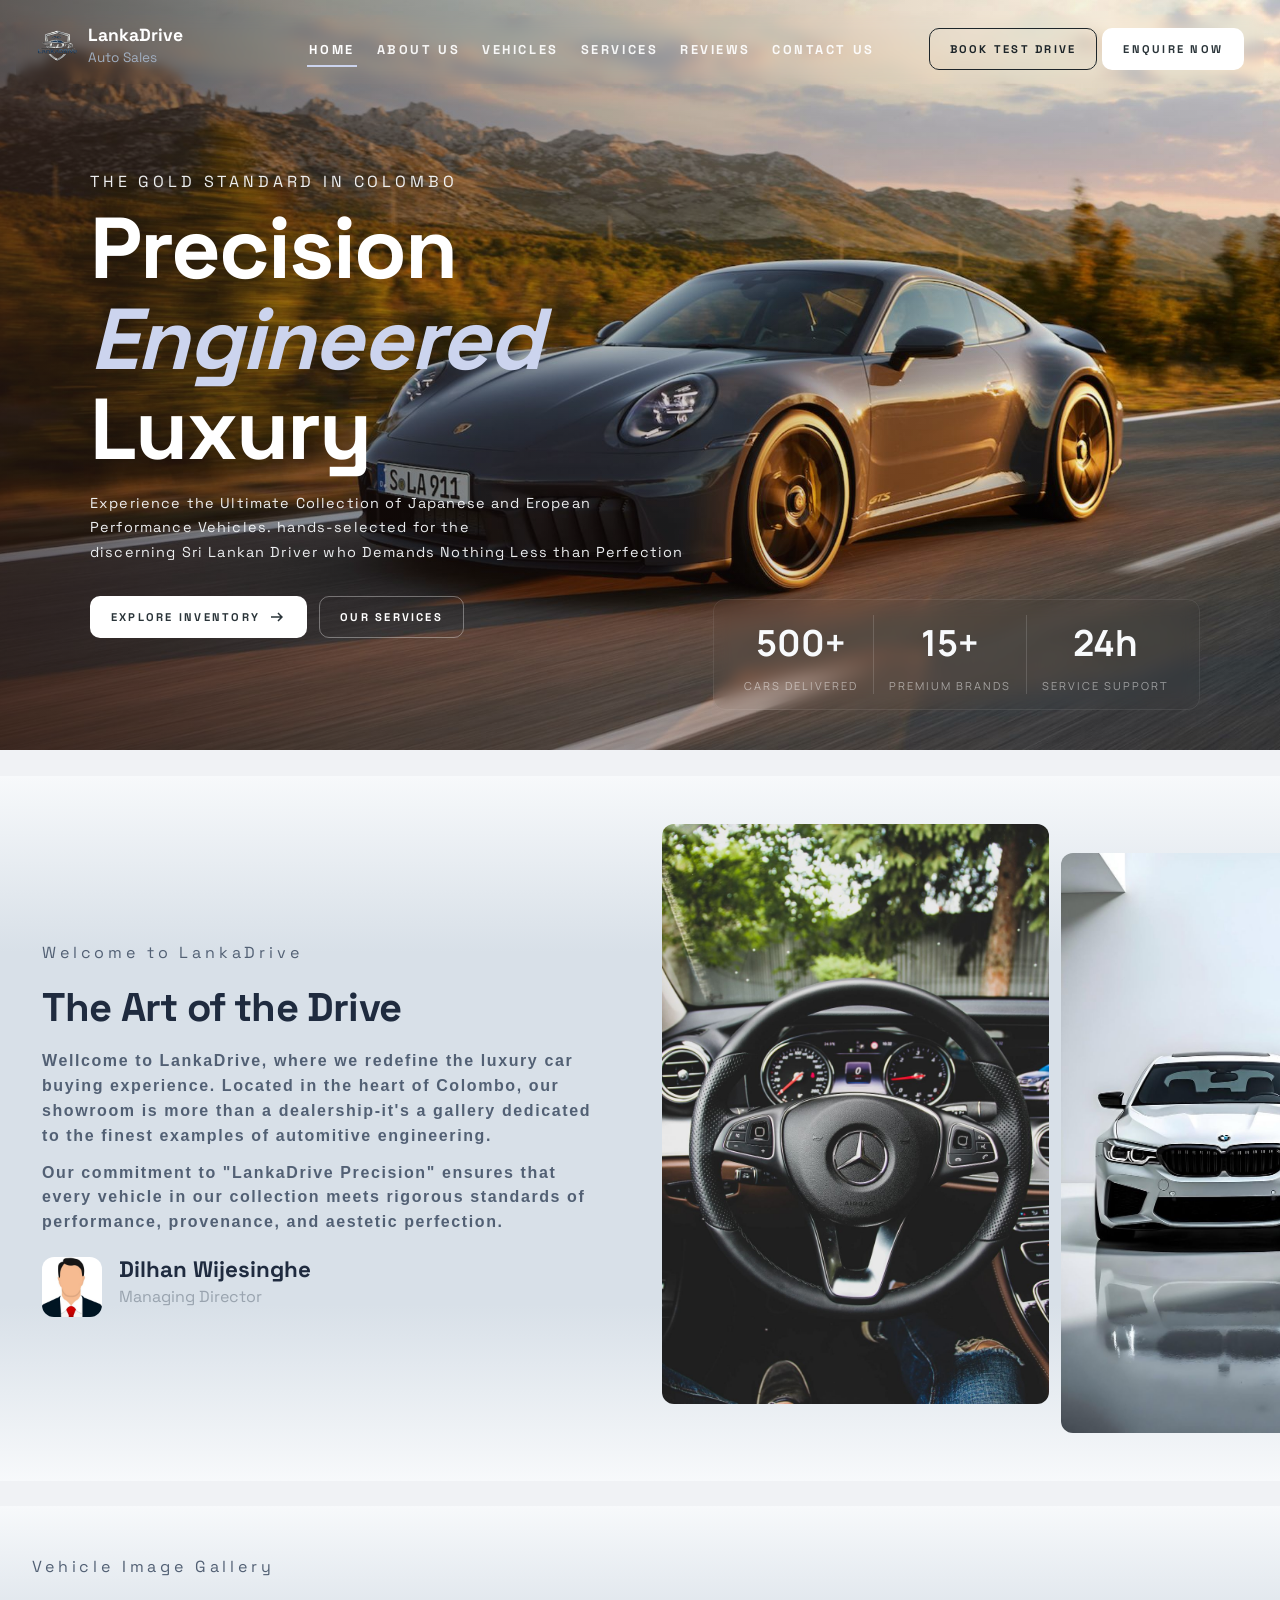
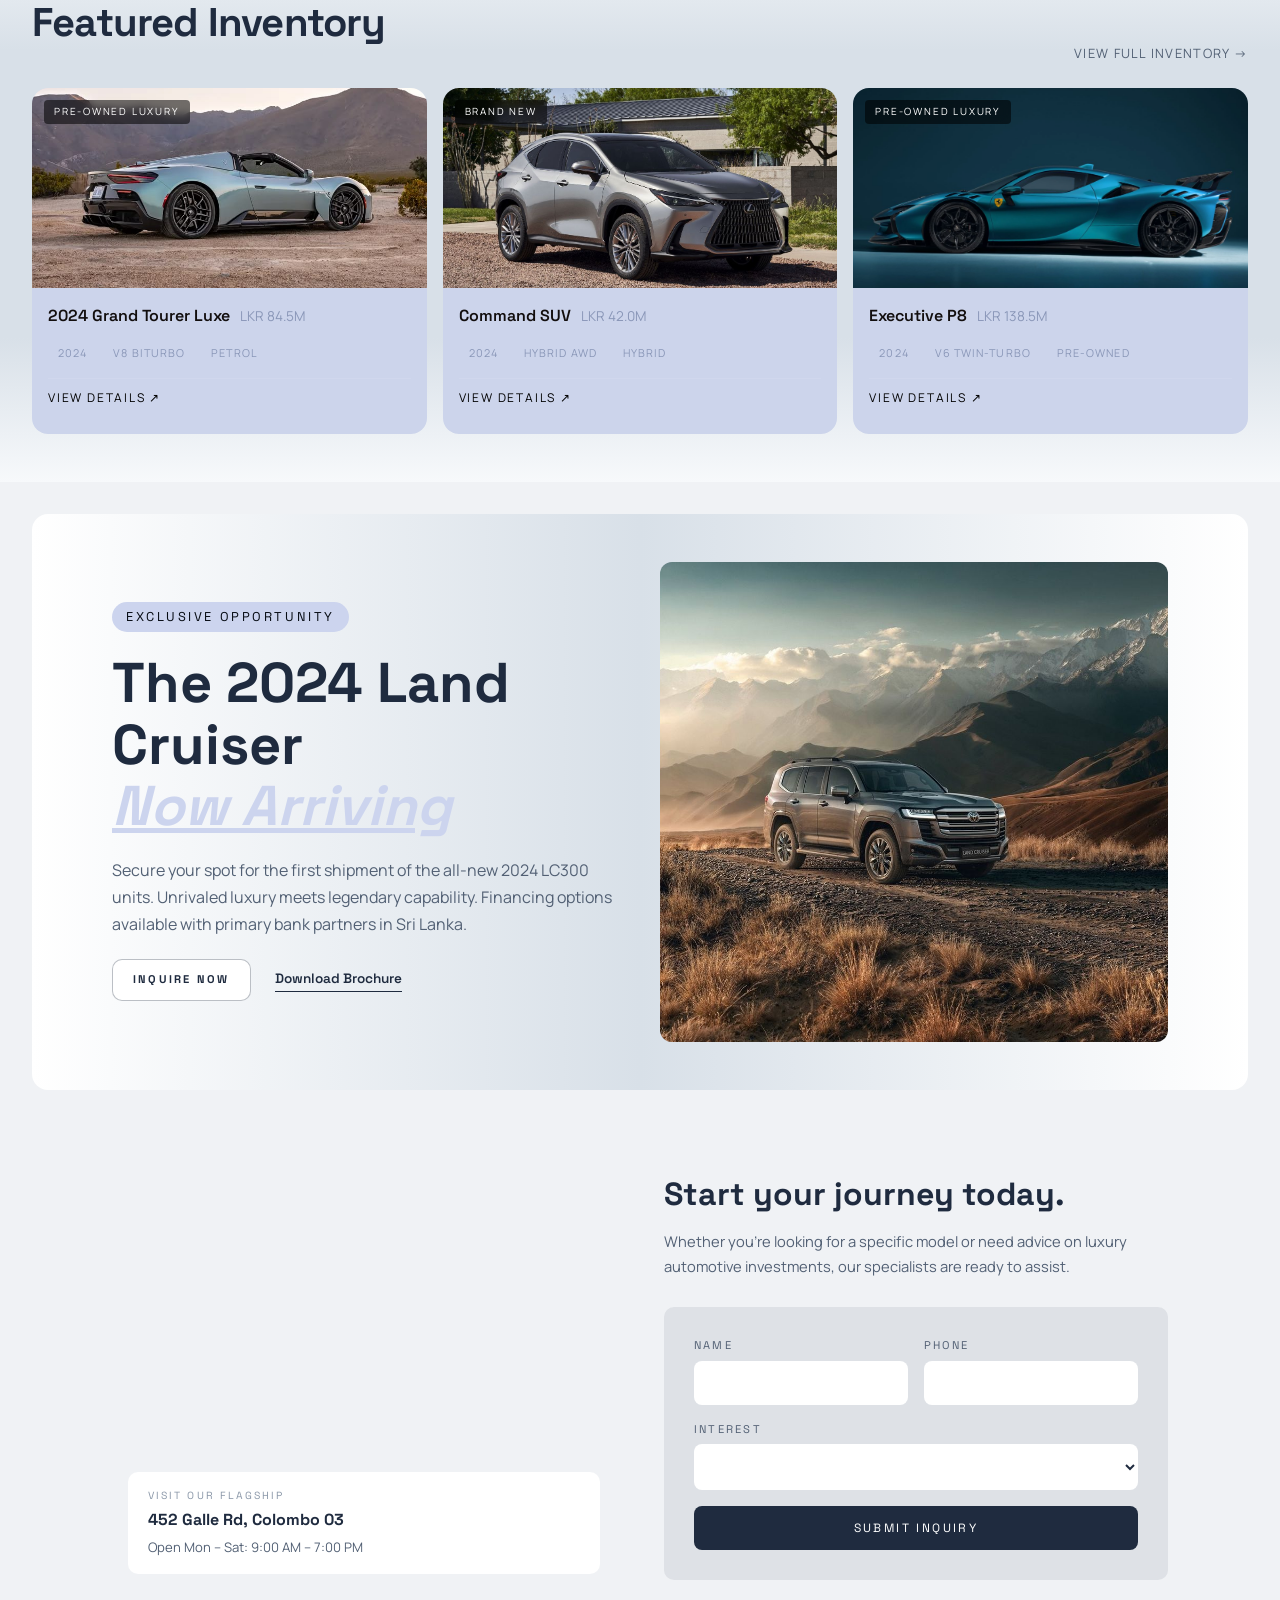
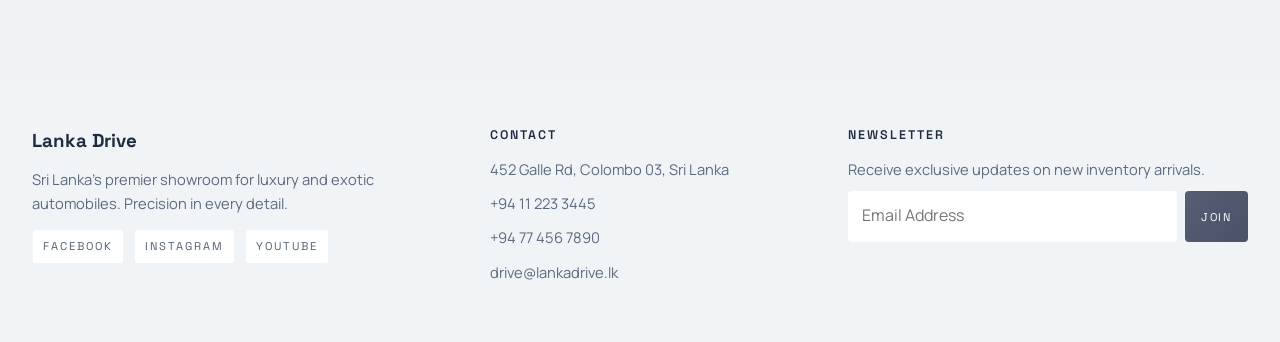
==== commit 7785645f: "Update- 08:18" ====
--- a/index.html
+++ b/index.html
@@ -55,7 +55,7 @@
                     <img src="Assets/icons/arrow_right_alt_24dp_FFFFFF_FILL0_wght400_GRAD0_opsz24.svg"
                         class="hover-img">
                 </button>
-                <button class="btn-secondary">Our Services</button>
+                <button class="btn-therd">Our Services</button>
             </div>
         </div>
 
@@ -108,7 +108,7 @@
         <section class="section section-surface section-featured ">
             <div class="featured-header">
                 <div>
-                    <span class="section-label">Curated Collection</span>
+                    <span class="section-label">Vehicle Image Gallery</span>
                     <h2 class="section-title">Featured Inventory</h2>
                 </div>
                 <a href="vehicles.html" class="view-all-link">View Full Inventory →</a>
--- a/css/Style.css
+++ b/css/Style.css
@@ -31,7 +31,8 @@
 
 /* ---------- Buttons ---------- */
 .btn-primary,
-.btn-secondary {
+.btn-secondary,
+.btn-therd {
     display: inline-flex;
     align-items: center;
     justify-content: center;
@@ -55,11 +56,18 @@
 
 .btn-secondary {
     background: transparent;
+    color: #1d2529;
+    border-color:#1d2529;
+}
+.btn-therd{
+    background:transparent;
     color: #ffffff;
+    
 }
 
 .btn-primary:hover,
-.btn-secondary:hover {
+.btn-secondary:hover,
+.btn-therd:hover {
     transform: translateY(-1px);
     background-color: #1d2529;
     color: #ffffff;
@@ -76,7 +84,7 @@
 .Hero {
     position: relative;
     width: 100%;
-    min-height: 700px;
+    min-height: 750px;
     overflow: hidden;
 }
 
@@ -95,7 +103,7 @@
 
 .Hero-image {
     width: 100%;
-    height: 800px;
+    height: 750px;
     object-fit: cover;
 }
 
@@ -380,4 +388,5 @@
     .newsletter-form {
         grid-template-columns: 1fr;
     }
-}+}
+
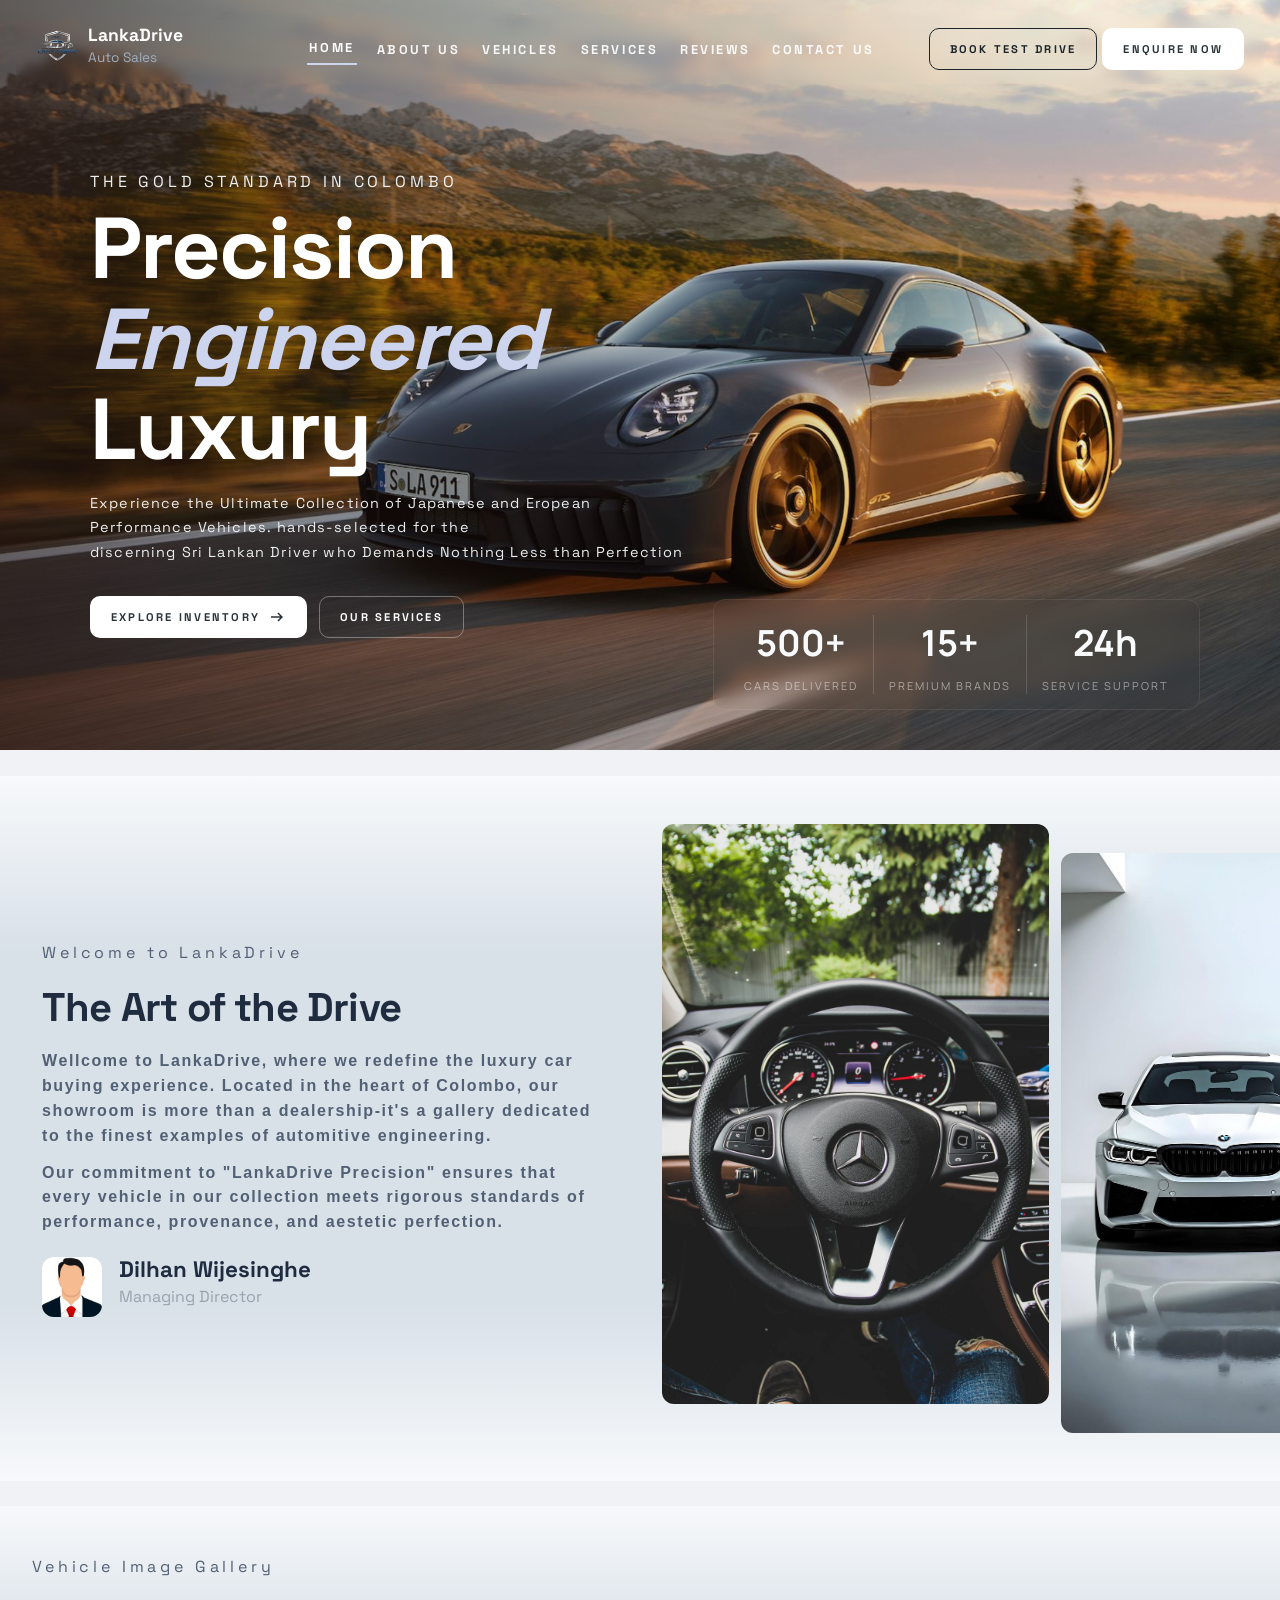
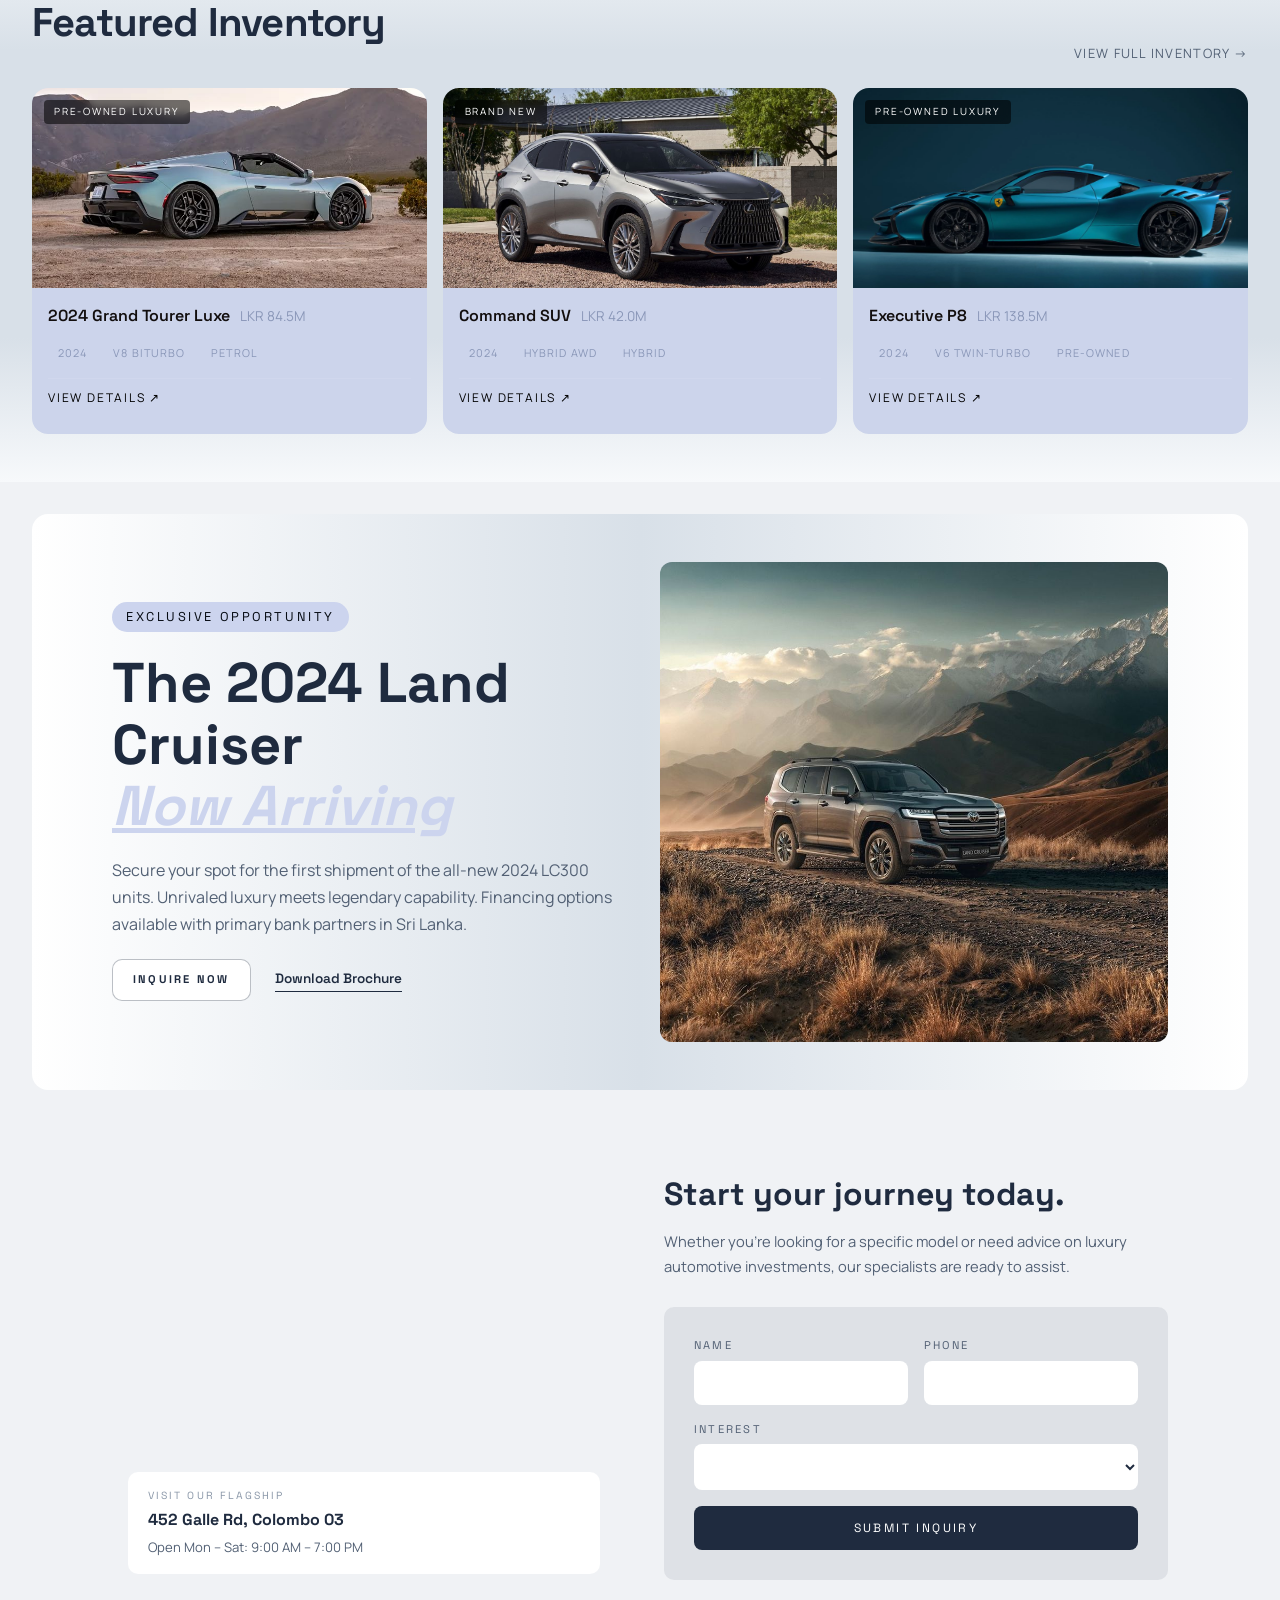
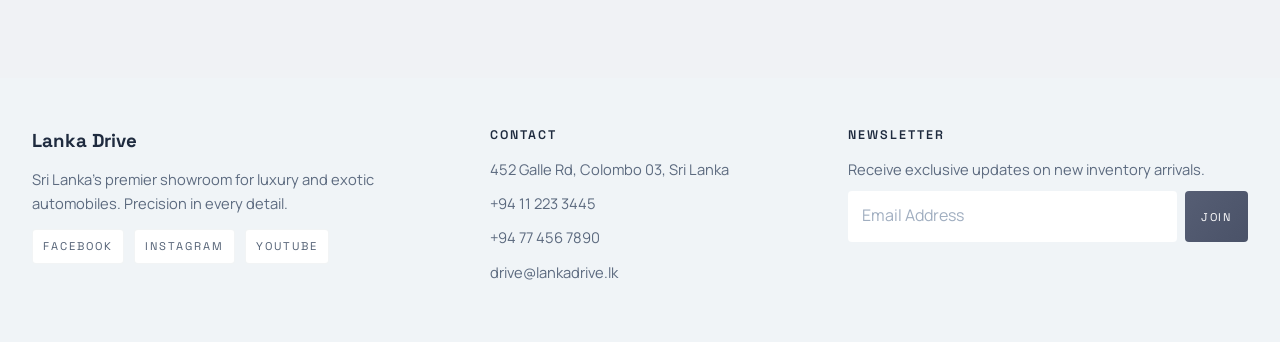
==== commit 79efa419: "Final update with animation, comments added" ====
--- a/index.html
+++ b/index.html
@@ -1,20 +1,33 @@
 <!DOCTYPE html>
 <html lang="en">
+<!-- ============================================
+     LankaDrive Auto Sales - Home Page
+     Company: LankaDrive Auto Sales (Pvt) Ltd
+     Purpose: Homepage showcasing featured vehicles and company services
+     ============================================ -->
 
 <head>
+    <!-- Meta Tags - Character encoding and viewport for responsive design -->
     <meta charset="UTF-8">
     <meta name="viewport" content="width=device-width, initial-scale=1.0">
+
+    <!-- Favicon -->
     <link rel="icon" type="image/png" href="Assets/image/logo101.png" sizes="32x32">
+
+    <!-- Stylesheets - Global and page-specific styles -->
     <link rel="stylesheet" href="css/Style.css">
     <link rel="stylesheet" href="css/navbar.css">
     <link rel="stylesheet" href="css/footer.css">
     <link rel="stylesheet" href="css/index.css">
-    <title>Lanka Drive</title>
+
+    <title>Lanka Drive - Premium Vehicle Sales</title>
 </head>
 
 <body>
-    <!-- Site Header -->
+    <!-- ========== SITE HEADER / NAVIGATION ========== -->
+    <!-- Fixed navigation bar with logo, menu, and action buttons -->
     <header class="site-header">
+        <!-- Brand Logo and Company Name -->
         <div class="header-brand">
             <a href="index.html" class="brand-link">
                 <img src="Assets/image/logo101.png" alt="LankaDrive Auto Sales logo" class="brand-logo">
@@ -22,9 +35,11 @@
             </a>
         </div>
 
+        <!-- Mobile Navigation Toggle -->
         <input type="checkbox" id="nav-toggle" hidden>
         <label for="nav-toggle" class="nav-hamburger" aria-label="Toggle navigation">&#9776;</label>
 
+        <!-- Main Navigation Links -->
         <nav class="main-nav" aria-label="Main navigation">
             <a href="index.html" aria-current="page">Home</a>
             <a href="about.html">About Us</a>
@@ -33,13 +48,16 @@
             <a href="reviews.html">Reviews</a>
             <a href="contact.html">Contact Us</a>
         </nav>
+
+        <!-- Header Action Buttons -->
         <div class="header-btn">
             <a href="contact.html" class="btn-secondary">Book Test Drive</a>
             <a href="#" class="btn-primary">Enquire Now</a>
         </div>
     </header>
 
-    <!-- Hero Section -->
+    <!-- ========== HERO SECTION ========== -->
+    <!-- Large banner with background image, headline, and call-to-action -->
     <section class="Hero" aria-label="Hero banner">
         <img class="Hero-image" src="Assets/image/porsche-911.jpg" alt="Hero-Img">
         <div class="hero-content">
@@ -48,6 +66,8 @@
             <p class="hero-paragraph p2">Experience the Ultimate Collection of Japanese and Eropean <br>
                 Performance Vehicles. hands-selected for the<br> discerning Sri Lankan
                 Driver who Demands Nothing Less than Perfection</p>
+
+            <!-- Call-to-Action Buttons -->
             <div class="hero-actions">
                 <button class="btn-primary">Explore Inventory
                     <img src="Assets/icons/arrow_right_alt_24dp_E3E3E3_FILL0_wght400_GRAD0_opsz24.svg" alt=""
@@ -59,6 +79,7 @@
             </div>
         </div>
 
+        <!-- Statistics Bar - Key metrics -->
         <div class="stats-bar">
             <div class="stat-item">
                 <h2 class="stat-number">500+</h2>
@@ -75,10 +96,12 @@
         </div>
     </section>
 
-    <!-- Main Content -->
+    <!-- ========== MAIN CONTENT ========== -->
     <main>
-        <!-- Intro Section -->
+        <!-- ========== INTRO SECTION ========== -->
+        <!-- Company introduction with description and imagery -->
         <section class="section section-surface section-intro">
+            <!-- Left Content - Company Description -->
             <div class="section-content">
                 <span class="section-label">Welcome to LankaDrive</span>
                 <h1 class="section-title">The Art of the Drive</h1>
@@ -90,6 +113,8 @@
                     vehicle
                     in our collection meets rigorous standards of performance,
                     provenance, and aestetic perfection.</p>
+
+                <!-- Profile Section -->
                 <div class="profile-bar">
                     <img src="Assets/image/profile image.jpg" alt="Profile" class="profile-img">
                     <div class="profile-item">
@@ -98,14 +123,18 @@
                     </div>
                 </div>
             </div>
+
+            <!-- Right Content - Images -->
             <div class="section-image">
                 <img src="Assets/image/steering weel.jpg" alt="Image-01" class="img-01">
                 <img src="Assets/image/car-front.jpg" alt="Image-02" class="img-02">
             </div>
         </section>
 
-        <!-- Featured Inventory Section -->
+        <!-- ========== FEATURED INVENTORY SECTION ========== -->
+        <!-- Vehicle Image Gallery - Featured vehicles with details -->
         <section class="section section-surface section-featured ">
+            <!-- Section Header -->
             <div class="featured-header">
                 <div>
                     <span class="section-label">Vehicle Image Gallery</span>
@@ -114,8 +143,9 @@
                 <a href="vehicles.html" class="view-all-link">View Full Inventory →</a>
             </div>
 
+            <!-- Featured Vehicles Grid -->
             <div class="featured-grid">
-
+                <!-- Vehicle Card 1 -->
                 <div class="feat-card">
                     <span class="feat-badge">Pre-Owned Luxury</span>
                     <img src="Assets/image/img01.jpg" alt="2024 Grand Tourer Luxe">
@@ -133,6 +163,7 @@
                     </div>
                 </div>
 
+                <!-- Vehicle Card 2 -->
                 <div class="feat-card">
                     <span class="feat-badge">Brand New</span>
                     <img src="Assets/image/lexus_01.jpg" alt="Command SUV">
@@ -150,6 +181,7 @@
                     </div>
                 </div>
 
+                <!-- Vehicle Card 3 -->
                 <div class="feat-card">
                     <span class="feat-badge">Pre-Owned Luxury</span>
                     <img src="Assets/image/ferarri-hero.png" alt="Executive P8">
@@ -170,32 +202,43 @@
             </div>
         </section>
 
-        <!-- Promotional Section -->
+        <!-- ========== PROMOTIONAL SECTION ========== -->
+        <!-- Special offer highlighting new vehicle arrival -->
         <section class="promo-section">
+            <!-- Promo Text Content -->
             <div class="promo-content">
                 <span class="promo-badge">Exclusive Opportunity</span>
                 <h2 class="promo-title">The 2024 Land Cruiser<br><span>Now Arriving</span></h2>
                 <p class="promo-text">Secure your spot for the first shipment of the all-new 2024
                     LC300 units. Unrivaled luxury meets legendary capability.
                     Financing options available with primary bank partners in Sri Lanka.</p>
+
+                <!-- Promo Action Buttons -->
                 <div class="promo-actions">
                     <a class="btn-primary" href="contact.html">Inquire Now</a>
-                    <a href="Assets/LC250-Prado-E-Brochure.pdf" class="promo-link" download="LC250-Prado-E-Brochure.pdf">Download Brochure</a>
-                </div>
-            </div>
+                    <a href="Assets/LC250-Prado-E-Brochure.pdf" class="promo-link"
+                        download="LC250-Prado-E-Brochure.pdf">Download Brochure</a>
+                </div>
+            </div>
+
+            <!-- Promo Image -->
             <div class="promo-image">
                 <img src="Assets/image/land-crucer.jpg" alt="2024 Land Cruiser">
             </div>
         </section>
 
-        <!-- Contact and Location Section -->
+        <!-- ========== MAP & LOCATION SECTION ========== -->
+        <!-- Contact location with embedded map and quick inquiry form -->
         <section class="map-section">
+            <!-- Google Map Embed -->
             <div class="map-container">
                 <iframe
                     src="https://www.google.com/maps/embed?pb=!1m14!1m12!1m3!1d15842.804691916443!2d79.86330542806779!3d6.926278575695923!2m3!1f0!2f0!3f0!3m2!1i1024!2i768!4f13.1!5e0!3m2!1sen!2slk!4v1774868641482!5m2!1sen!2slk"
                     width="100%" height="100%" style="border: 0;" allowfullscreen="" loading="lazy"
                     referrerpolicy="no-referrer-when-downgrade">
                 </iframe>
+
+                <!-- Address Card Overlay -->
                 <div class="map-address-card">
                     <span class="map-address-label">Visit Our Flagship</span>
                     <h3>452 Galle Rd, Colombo 03</h3>
@@ -203,14 +246,18 @@
                 </div>
             </div>
 
+            <!-- Map Right Section - Call-to-Action and Quick Form -->
             <div class="map-right">
+                <!-- CTA Text -->
                 <div class="data-content">
                     <h2 class="data-title">Start your journey today.</h2>
                     <p class="data-text">Whether you're looking for a specific model or need advice on luxury
                         automotive investments, our specialists are ready to assist.</p>
                 </div>
 
+                <!-- Quick Inquiry Form -->
                 <form action="#" method="get" class="map-form">
+                    <!-- Name and Phone Row -->
                     <div class="map-form-row">
                         <div class="input-wrap">
                             <label for="name">Name</label>
@@ -221,6 +268,8 @@
                             <input type="tel" id="phone">
                         </div>
                     </div>
+
+                    <!-- Vehicle Interest Dropdown -->
                     <div class="input-wrap">
                         <label for="interest">Interest</label>
                         <select id="interest" name="interest">
@@ -232,6 +281,8 @@
                             <option value="ford">Ford</option>
                         </select>
                     </div>
+
+                    <!-- Submit Button -->
                     <button type="submit">Submit Inquiry</button>
                 </form>
             </div>
@@ -239,12 +290,16 @@
         </section>
     </main>
 
-    <!-- Site Footer -->
+    <!-- ========== SITE FOOTER ========== -->
+    <!-- Footer with company info, contact details, social links, and newsletter subscription -->
     <footer class="site-footer">
         <div class="footer-inner">
+            <!-- Footer Brand Section -->
             <div class="footer-brand">
                 <h3>Lanka Drive</h3>
                 <p>Sri Lanka's premier showroom for luxury and exotic automobiles. Precision in every detail.</p>
+
+                <!-- Social Media Links -->
                 <div class="social-links">
                     <a href="https://facebook.com" target="_blank" rel="noopener noreferrer">Facebook</a>
                     <a href="https://instagram.com" target="_blank" rel="noopener noreferrer">Instagram</a>
@@ -252,6 +307,7 @@
                 </div>
             </div>
 
+            <!-- Contact Information -->
             <div class="footer-contact">
                 <h4>Contact</h4>
                 <p>452 Galle Rd, Colombo 03, Sri Lanka</p>
@@ -260,6 +316,7 @@
                 <p>drive@lankadrive.lk</p>
             </div>
 
+            <!-- Newsletter Subscription -->
             <div class="footer-newsletter">
                 <h4>Newsletter</h4>
                 <p>Receive exclusive updates on new inventory arrivals.</p>
--- a/css/Style.css
+++ b/css/Style.css
@@ -27,6 +27,88 @@
 a {
     color: inherit;
     text-decoration: none;
+}
+
+/* ================================================
+   ANIMATIONS - Keyframe Definitions
+   ================================================ */
+
+/* Fade-in animation - elements appear smoothly */
+@keyframes fadeIn {
+    from {
+        opacity: 0;
+    }
+    to {
+        opacity: 1;
+    }
+}
+
+/* Slide-in from left animation */
+@keyframes slideInLeft {
+    from {
+        opacity: 0;
+        transform: translateX(-30px);
+    }
+    to {
+        opacity: 1;
+        transform: translateX(0);
+    }
+}
+
+/* Slide-in from right animation */
+@keyframes slideInRight {
+    from {
+        opacity: 0;
+        transform: translateX(30px);
+    }
+    to {
+        opacity: 1;
+        transform: translateX(0);
+    }
+}
+
+/* Slide-in from bottom animation - for cards and sections */
+@keyframes slideInUp {
+    from {
+        opacity: 0;
+        transform: translateY(30px);
+    }
+    to {
+        opacity: 1;
+        transform: translateY(0);
+    }
+}
+
+/* Scale animation - elements grow smoothly */
+@keyframes scaleIn {
+    from {
+        opacity: 0;
+        transform: scale(0.95);
+    }
+    to {
+        opacity: 1;
+        transform: scale(1);
+    }
+}
+
+/* Hover lift animation - slight upward movement on hover */
+@keyframes lift {
+    0% {
+        transform: translateY(0px);
+    }
+    100% {
+        transform: translateY(-8px);
+    }
+}
+
+/* Subtle pulse animation - for attention-grabbing elements */
+@keyframes pulse {
+    0%, 100% {
+        opacity: 1;
+    }
+    50% {
+        opacity: 0.8;
+    }
 }
 
 /* ---------- Buttons ---------- */
@@ -46,7 +128,8 @@
     letter-spacing: 0.2em;
     text-transform: uppercase;
     cursor: pointer;
-    transition: background-color 0.4s ease, color 0.4s ease, border-color 0.25s ease, transform 0.2s ease;
+    transition: background-color 0.4s ease, color 0.4s ease, border-color 0.25s ease, transform 0.2s ease, box-shadow 0.3s ease;
+    animation: fadeIn 0.6s ease-out backwards;
 }
 
 .btn-primary {
@@ -68,10 +151,11 @@
 .btn-primary:hover,
 .btn-secondary:hover,
 .btn-therd:hover {
-    transform: translateY(-1px);
+    transform: translateY(-3px);
     background-color: #1d2529;
     color: #ffffff;
     border-color: #1d2529;
+    box-shadow: 0 8px 16px rgba(0, 0, 0, 0.2);
 }
 
 .btn-primary:disabled,
@@ -117,6 +201,7 @@
     flex-direction: column;
     gap: 0;
     font-family: "Space Grotesk", sans-serif;
+    animation: slideInLeft 0.8s ease-out 0.2s backwards;
 }
 
 .hero-paragraph {
@@ -124,6 +209,7 @@
     font-size: 1rem;
     letter-spacing: 0.24em;
     color: rgba(247, 249, 251, 0.95);
+    animation: fadeIn 0.8s ease-out 0.4s backwards;
 }
 
 .p1 {
@@ -147,6 +233,7 @@
     line-height: 1.05;
     letter-spacing: -0.02em;
     color: #ffffff;
+    animation: slideInLeft 0.8s ease-out 0.3s backwards;
 }
 
 /* Italic coloured word inside h1 */
@@ -161,12 +248,18 @@
     gap: 12px;
     align-items: center;
     margin-top: 32px;
+    animation: slideInLeft 0.8s ease-out 0.5s backwards;
 }
 
 .btn-primary img {
     width: 18px;
     height: 18px;
     margin-left: 8px;
+}
+
+/* Image swap on button hover - shows alternate image on hover */
+.default-img {
+    display: inline-block;
 }
 
 .hover-img {
@@ -187,6 +280,7 @@
     margin: 0 auto;
     padding: 48px 32px;
     margin-top: 2%;
+    animation: fadeIn 0.8s ease-out;
 }
 
 .section-surface {
@@ -217,6 +311,7 @@
     flex: 1;
     padding: 20px 20px 20px 20px;
     border-radius: 10px;
+    animation: slideInLeft 0.8s ease-out;
 }
 
 .section-title {
@@ -248,6 +343,7 @@
     flex-direction: row;
     gap: 12px;
     flex: 1;
+    animation: slideInRight 0.8s ease-out;
 }
 
 .section-image img {
@@ -390,3 +486,140 @@
     }
 }
 
+  /* ================================================
+     ADDITIONAL RESPONSIVE BREAKPOINTS
+     Optimizing for all device sizes: 320px - 1920px
+     ================================================ */
+
+  /* Tablet & Large Mobile (600px and below) */
+  @media (max-width: 600px) {
+      /* Button responsive sizing */
+      .btn-primary,
+      .btn-secondary,
+      .btn-therd {
+          padding: 8px 14px;
+          font-size: 0.62rem;
+          min-height: 38px;
+      }
+
+      /* Hero section tablet adjustments */
+      .Hero {
+          min-height: 300px;
+      }
+
+      .Hero-image {
+          height: 300px;
+      }
+
+      .Hero h1 {
+          font-size: 2.2rem;
+      }
+
+      /* Section spacing for tablet */
+      .section {
+          padding: 24px 14px;
+      }
+
+      .section-content {
+          width: 100%;
+      }
+
+      .section-image img {
+          height: 400px;
+      }
+  }
+
+  /* Small Mobile (480px and below) */
+  @media (max-width: 480px) {
+      /* Hero section for small phones */
+      .Hero {
+          min-height: 260px;
+      }
+
+      .Hero-image {
+          height: 260px;
+      }
+
+      .Hero h1 {
+          font-size: 1.8rem;
+          max-width: 10ch;
+      }
+
+      .hero-paragraph {
+          font-size: 0.8rem;
+      }
+
+      .stats-bar {
+          flex-direction: column;
+          gap: 12px;
+      }
+
+      .stat-item {
+          padding: 12px;
+      }
+
+      /* Button sizing for small screens */
+      .btn-primary,
+      .btn-secondary {
+          font-size: 0.58rem;
+          padding: 7px 12px;
+      }
+
+      .brand-logo {
+          width: 36px;
+          height: 36px;
+      }
+
+      .section-title {
+          font-size: 1.6rem;
+      }
+  }
+
+  /* Extra Small Mobile (360px and below) */
+  @media (max-width: 360px) {
+      .Hero {
+          min-height: 220px;
+      }
+
+      .Hero-image {
+          height: 220px;
+      }
+
+      .Hero h1 {
+          font-size: 1.2rem;
+      }
+
+      .btn-primary,
+      .btn-secondary {
+          padding: 6px 10px;
+          font-size: 0.55rem;
+      }
+
+      .section {
+          padding: 16px 8px;
+      }
+
+      .section-title {
+          font-size: 1.3rem;
+      }
+  }
+
+  /* Large Desktop (1400px and above) */
+  @media (min-width: 1400px) {
+      .section {
+          max-width: 1360px;
+          margin: 0 auto;
+      }
+
+      .Hero h1 {
+          font-size: 5.8rem;
+      }
+
+      .section-title {
+          font-size: 2.8rem;
+      }
+
+      .section {
+          padding: 64px 48px;
+      }
+  }
--- a/css/navbar.css
+++ b/css/navbar.css
@@ -1,4 +1,9 @@
-/* ---------- Header / Navbar ---------- */
+/* ================================================
+   NAVBAR & HEADER STYLES
+   Fixed navigation bar with responsive mobile menu
+   ================================================ */
+
+/* ===== Header Container ===== */
 .site-header {
 	position: fixed;
 	top: 15px;
@@ -12,10 +17,25 @@
 	background: rgba(0, 0, 0, 0);
 	backdrop-filter: blur(6px);
 	border-radius: 5px;
-}
-
+	animation: slideInDown 0.6s ease-out;
+}
+
+/* Keyframe for slide down animation */
+@keyframes slideInDown {
+	from {
+		opacity: 0;
+		transform: translateY(-20px);
+	}
+	to {
+		opacity: 1;
+		transform: translateY(0);
+	}
+}
+
+/* ===== Brand Section ===== */
 .header-brand {
 	flex-shrink: 0;
+	animation: fadeIn 0.8s ease-out 0.1s backwards;
 }
 
 .brand-link {
@@ -24,12 +44,14 @@
 	gap: 10px;
 }
 
+/* Brand Logo */
 .brand-logo {
 	width: 42px;
 	height: 42px;
 	object-fit: contain;
 }
 
+/* Brand Name & Subtitle */
 .brand-name {
     font-family: "Space Grotesk", sans-serif;
     font-size: 1.1rem;
@@ -37,11 +59,14 @@
     color: #ffffff;
     line-height: 1.2;
 }
+
 .brand-sub {
-    color: #a0aec0;    /* muted gray — change to any color you want */
+    color: #a0aec0;
     font-size: 0.85rem;
     font-weight: 400;
 }
+
+/* ===== Navigation Menu ===== */
 .main-nav {
 	flex: 1;
 	display: flex;
@@ -50,22 +75,36 @@
 	gap: 18px;
 	flex-wrap: wrap;
 	margin-left: 6%;
-}
-
+	animation: fadeIn 0.8s ease-out 0.2s backwards;
+}
+
+/* Navigation Links */
 .main-nav a {
-	position:relative;
+	position: relative;
 	font-family: "Space Grotesk", sans-serif;
 	font-size: 0.8rem;
 	letter-spacing: 0.2em;
 	text-transform: uppercase;
 	color: rgba(255, 255, 255, 0.92);
 	padding: 6px 2px;
-	font-weight:bolder;
-}
-
+	font-weight: bolder;
+	transition: color 0.3s ease, transform 0.3s ease;
+	animation: fadeIn 0.8s ease-out backwards;
+}
+
+/* Stagger animation for each nav link */
+.main-nav a:nth-child(1) { animation-delay: 0.3s; }
+.main-nav a:nth-child(2) { animation-delay: 0.35s; }
+.main-nav a:nth-child(3) { animation-delay: 0.4s; }
+.main-nav a:nth-child(4) { animation-delay: 0.45s; }
+.main-nav a:nth-child(5) { animation-delay: 0.5s; }
+.main-nav a:nth-child(6) { animation-delay: 0.55s; }
+
+/* Active/Hover Link with Underline */
 .main-nav a[aria-current="page"],
 .main-nav a:hover {
 	color: #ffffff;
+	transform: translateY(-2px);
 }
 
 .main-nav a[aria-current="page"]::after,
@@ -79,13 +118,16 @@
 	background: #ccd4ee;
 }
 
+/* ===== Header Buttons ===== */
 .header-btn {
 	display: inline-flex;
 	align-items: center;
 	gap: 5px;
 	flex-shrink: 0;
-}
-
+	animation: fadeIn 0.8s ease-out 0.4s backwards;
+}
+
+/* ===== Mobile Menu Toggle ===== */
 .nav-hamburger {
 	display: none;
 	font-size: 1.4rem;
@@ -94,4 +136,111 @@
 	color: #ffffff;
 	padding: 4px 6px;
 	user-select: none;
+	transition: color 0.3s ease;
+}
+
+/* ================================================
+   RESPONSIVE DESIGN - Navbar
+   ================================================ */
+
+/* Tablet (1120px and below) */
+@media (max-width: 1120px) {
+	.site-header {
+		flex-wrap: wrap;
+	}
+
+	.main-nav {
+		justify-content: flex-start;
+	}
+
+	.header-btn {
+		flex-wrap: wrap;
+	}
+}
+
+/* Mobile (768px and below) */
+@media (max-width: 768px) {
+	.site-header {
+		top: 10px;
+		left: 10px;
+		right: 10px;
+		padding: 12px 16px;
+		gap: 12px;
+	}
+
+	.header-brand {
+		flex: 1;
+	}
+
+	.brand-logo {
+		width: 38px;
+		height: 38px;
+	}
+
+	.brand-name {
+		font-size: 0.95rem;
+	}
+
+	.nav-hamburger {
+		display: block;
+	}
+
+	.main-nav {
+		margin-left: 0;
+	}
+}
+
+/* Small Mobile (600px and below) */
+@media (max-width: 600px) {
+	.site-header {
+		padding: 10px 12px;
+		gap: 10px;
+	}
+
+	.brand-logo {
+		width: 36px;
+		height: 36px;
+	}
+
+	.brand-name {
+		font-size: 0.88rem;
+	}
+
+	.brand-sub {
+		font-size: 0.75rem;
+	}
+
+	.main-nav a {
+		font-size: 0.58rem;
+		letter-spacing: 0.15em;
+	}
+
+	.nav-hamburger {
+		font-size: 1.2rem;
+	}
+}
+
+/* Extra Small Mobile (360px and below) */
+@media (max-width: 360px) {
+	.site-header {
+		padding: 8px 8px;
+		gap: 8px;
+	}
+
+	.brand-logo {
+		width: 32px;
+		height: 32px;
+	}
+
+	.brand-name {
+		font-size: 0.75rem;
+	}
+
+	.brand-sub {
+		font-size: 0.65rem;
+	}
+
+	.nav-hamburger {
+		padding: 2px 4px;
+	}
 }
--- a/css/footer.css
+++ b/css/footer.css
@@ -1,10 +1,17 @@
-/* --------------------------------- Footer ------------------------------------------ */
+/* ================================================
+   FOOTER STYLES
+   Company information, contact details, and newsletter
+   ================================================ */
+
+/* ===== Footer Container ===== */
 .site-footer {
 	margin-top: 40px;
 	padding: 48px 32px;
 	background: #f0f4f7;
-}
-
+	animation: fadeIn 0.8s ease-out;
+}
+
+/* ===== Footer Inner Grid ===== */
 .footer-inner {
 	max-width: 1280px;
 	margin: 0 auto;
@@ -13,6 +20,7 @@
 	gap: 24px;
 }
 
+/* ===== Footer Typography ===== */
 .site-footer h3,
 .site-footer h4 {
 	margin-bottom: 12px;
@@ -34,11 +42,13 @@
 	line-height: 1.65;
 }
 
+/* ===== Social Links ===== */
 .social-links {
 	display: flex;
 	flex-wrap: wrap;
 	gap: 10px;
 	margin-top: 14px;
+	animation: slideInUp 0.6s ease-out backwards;
 }
 
 .social-links a {
@@ -51,18 +61,51 @@
 	font-size: 0.7rem;
 	letter-spacing: 0.18em;
 	text-transform: uppercase;
-}
+	transition: all 0.3s ease;
+	animation: fadeIn 0.6s ease-out backwards;
+}
+
+/* Stagger animation for social links */
+.social-links a:nth-child(1) { animation-delay: 0.1s; }
+.social-links a:nth-child(2) { animation-delay: 0.15s; }
+.social-links a:nth-child(3) { animation-delay: 0.2s; }
 
 .social-links a:hover {
 	color: #1f2b3f;
-}
-
+	background-color: #e8ecf0;
+	transform: translateY(-4px);
+}
+
+/* ===== Newsletter Form ===== */
 .newsletter-form {
 	display: grid;
 	grid-template-columns: 1fr auto;
 	gap: 8px;
 }
 
+/* Newsletter Input */
+.newsletter-form input {
+    width: 100%;
+    padding: 12px 14px;
+    border: 0;
+    border-bottom: 2px solid transparent;
+    border-radius: 4px;
+    background: #ffffff;
+    color: #1f2b3f;
+    font: inherit;
+    transition: border-color 0.3s ease;
+}
+
+.newsletter-form input:focus {
+    outline: none;
+    border-bottom-color: #565e74;
+}
+
+.newsletter-form input::placeholder {
+	color: #a0aec0;
+}
+
+/* Newsletter Submit Button */
 .newsletter-form button {
 	min-height: 42px;
 	padding: 0 16px;
@@ -75,25 +118,142 @@
 	font-size: 0.7rem;
 	letter-spacing: 0.16em;
 	text-transform: uppercase;
+	transition: all 0.3s ease;
+	white-space: nowrap;
 }
 
 .newsletter-form button:hover {
 	filter: brightness(1.06);
-}
-
-/* ---------- Forms ---------- */
-.newsletter-form input {
-    width: 100%;
-    padding: 12px 14px;
-    border: 0;
-    border-bottom: 2px solid transparent;
-    border-radius: 4px;
-    background: #ffffff;
-    color: #1f2b3f;
-    font: inherit;
-}
-
-.newsletter-form input:focus {
-    outline: none;
-    border-bottom-color: #565e74;
-}
+	transform: translateY(-1px);
+}
+
+.newsletter-form button:active {
+	transform: translateY(0);
+}
+
+/* ================================================
+   RESPONSIVE DESIGN - Footer
+   ================================================ */
+
+/* Tablet (1024px and below) */
+@media (max-width: 1024px) {
+	.footer-inner {
+		grid-template-columns: 1fr 1fr;
+		gap: 20px;
+	}
+
+	.site-footer {
+		padding: 40px 24px;
+	}
+}
+
+/* Small Tablet (768px and below) */
+@media (max-width: 768px) {
+	.footer-inner {
+		grid-template-columns: 1fr;
+		gap: 30px;
+	}
+
+	.site-footer {
+		padding: 32px 20px;
+		margin-top: 30px;
+	}
+
+	.newsletter-form {
+		grid-template-columns: 1fr;
+	}
+
+	.newsletter-form button {
+		width: 100%;
+	}
+
+	.social-links {
+		justify-content: space-between;
+	}
+
+	.social-links a {
+		flex: 1 1 auto;
+		text-align: center;
+	}
+}
+
+/* Mobile (600px and below) */
+@media (max-width: 600px) {
+	.site-footer {
+		padding: 24px 16px;
+		margin-top: 24px;
+	}
+
+	.footer-inner {
+		gap: 20px;
+	}
+
+	.site-footer h3 {
+		font-size: 1rem;
+	}
+
+	.site-footer h4 {
+		font-size: 0.7rem;
+		margin-bottom: 10px;
+	}
+
+	.site-footer p {
+		font-size: 0.85rem;
+		margin-bottom: 8px;
+	}
+
+	.social-links {
+		gap: 8px;
+	}
+
+	.social-links a {
+		padding: 6px 8px;
+		font-size: 0.65rem;
+	}
+
+	.newsletter-form input {
+		padding: 10px 12px;
+		font-size: 0.9rem;
+	}
+
+	.newsletter-form button {
+		padding: 0 12px;
+		min-height: 38px;
+		font-size: 0.65rem;
+	}
+}
+
+/* Small Mobile (360px and below) */
+@media (max-width: 360px) {
+	.site-footer {
+		padding: 16px 12px;
+	}
+
+	.site-footer h3 {
+		font-size: 0.9rem;
+	}
+
+	.site-footer h4 {
+		font-size: 0.65rem;
+	}
+
+	.site-footer p {
+		font-size: 0.8rem;
+	}
+
+	.social-links {
+		flex-wrap: wrap;
+		gap: 6px;
+	}
+
+	.social-links a {
+		padding: 5px 6px;
+		font-size: 0.6rem;
+	}
+
+	.newsletter-form input,
+	.newsletter-form button {
+		font-size: 0.8rem;
+		min-height: 36px;
+	}
+}
--- a/css/index.css
+++ b/css/index.css
@@ -1,4 +1,11 @@
-/* ── Stats Bar (bottom-right of hero) ── */
+/* ================================================
+   INDEX.CSS - Home Page Styles
+   Purpose: Styles for homepage sections including
+   stats bar, featured inventory, and promotional content
+   ================================================ */
+
+/* ===== Stats Bar ===== */
+/* Statistics display positioned on hero section */
 .stats-bar {
     position: absolute;
     z-index: 3;
@@ -97,6 +104,27 @@
     background: #ccd4eb;
     border-radius: 16px;
     overflow: hidden;
+    animation: slideInUp 0.6s ease-out backwards;
+    transition: transform 0.3s ease, box-shadow 0.3s ease;
+}
+
+/* Stagger animation for each card */
+.feat-card:nth-child(1) {
+    animation-delay: 0.1s;
+}
+
+.feat-card:nth-child(2) {
+    animation-delay: 0.2s;
+}
+
+.feat-card:nth-child(3) {
+    animation-delay: 0.3s;
+}
+
+/* Hover effect - lift card up */
+.feat-card:hover {
+    transform: translateY(-12px);
+    box-shadow: 0 16px 32px rgba(0, 0, 0, 0.15);
 }
 
 .feat-card img {
@@ -195,6 +223,7 @@
     );
     border-radius: 16px;
     margin: 32px;
+    animation: slideInUp 0.8s ease-out;
 }
 
 .promo-content {
@@ -203,6 +232,7 @@
     display: flex;
     flex-direction: column;
     gap: 20px;
+    animation: slideInLeft 0.8s ease-out 0.2s backwards;
 }
 
 .promo-badge {
@@ -216,6 +246,7 @@
     letter-spacing: 0.2em;
     text-transform: uppercase;
     font-family: "Space Grotesk", sans-serif;
+    animation: slideInLeft 0.8s ease-out 0.3s backwards;
 }
 
 .promo-title {
@@ -225,6 +256,7 @@
     line-height: 1.1;
     color: #1f2b3f;
     margin: 0;
+    animation: slideInLeft 0.8s ease-out 0.4s backwards;
 }
 
 .promo-title span {
@@ -239,12 +271,14 @@
     line-height: 1.7;
     max-width: 500px;
     margin: 0;
+    animation: slideInLeft 0.8s ease-out 0.5s backwards;
 }
 
 .promo-actions {
     display: flex;
     align-items: center;
     gap: 24px;
+    animation: slideInLeft 0.8s ease-out 0.6s backwards;
 }
 
 .promo-link {
@@ -255,17 +289,20 @@
     text-decoration: none;
     border-bottom: 1px solid #1f2b3f;
     padding-bottom: 2px;
+    transition: all 0.3s ease;
 }
 
 .promo-link:hover {
     color: #526074;
     border-bottom-color: #526074;
+    transform: translateX(2px);
 }
 
 .promo-image {
     flex: 1;
     display: flex;
     justify-content: flex-end;
+    animation: slideInRight 0.8s ease-out 0.2s backwards;
 }
 
 .promo-image img {
@@ -433,3 +470,157 @@
 .map-form button:hover {
     background: #526074;
 }
+/* ================================================
+   RESPONSIVE DESIGN - Home Page
+   ================================================ */
+
+/* Tablet (768px and below) */
+@media (max-width: 768px) {
+    .stats-bar {
+        bottom: 20px;
+        right: 20px;
+        padding: 12px;
+    }
+
+    .stat-item {
+        padding: 0 10px;
+    }
+
+    .stat-number {
+        font-size: 24px;
+    }
+
+    .stat-label {
+        font-size: 9px;
+    }
+
+    .profile-img {
+        width: 50px;
+        height: 50px;
+    }
+
+    .featured-grid {
+        grid-template-columns: 1fr 1fr;
+        gap: 16px;
+    }
+
+    .promo-section {
+        flex-direction: column;
+        gap: 20px;
+    }
+
+    .map-section {
+        flex-direction: column;
+        gap: 20px;
+    }
+
+    .map-form {
+        width: 100%;
+    }
+}
+
+/* Mobile (600px and below) */
+@media (max-width: 600px) {
+    .stats-bar {
+        position: static;
+        width: calc(100% - 30px);
+        margin: 20px 15px;
+        flex-direction: column;
+        gap: 12px;
+    }
+
+    .stat-item {
+        border-right: none;
+        border-bottom: 1px solid rgba(255, 255, 255, 0.15);
+        padding: 8px 0;
+        width: 100%;
+    }
+
+    .stat-item:last-child {
+        border-bottom: none;
+    }
+
+    .stat-number {
+        font-size: 20px;
+    }
+
+    .featured-grid {
+        grid-template-columns: 1fr;
+        gap: 12px;
+    }
+
+    .profile-img {
+        width: 45px;
+        height: 45px;
+    }
+
+    .promo-section {
+        padding: 20px 12px;
+    }
+
+    .promo-title {
+        font-size: 1.5rem;
+    }
+
+    .map-container,
+    .map-right {
+        flex: 1;
+        width: 100%;
+    }
+
+    .map-form-row {
+        flex-direction: column;
+    }
+
+    .map-form input,
+    .map-form select {
+        padding: 10px 12px;
+        font-size: 0.85rem;
+    }
+
+    .map-form button {
+        padding: 12px;
+        font-size: 0.7rem;
+    }
+}
+
+/* Small Mobile (360px and below) */
+@media (max-width: 360px) {
+    .stats-bar {
+        margin: 15px 10px;
+        padding: 10px;
+        bottom: auto;
+        right: auto;
+    }
+
+    .stat-number {
+        font-size: 18px;
+    }
+
+    .stat-label {
+        font-size: 8px;
+    }
+
+    .profile-bar {
+        flex-wrap: wrap;
+    }
+
+    .promo-section {
+        padding: 15px 8px;
+    }
+
+    .promo-title {
+        font-size: 1.2rem;
+    }
+
+    .map-address-card {
+        padding: 10px;
+        border-radius: 6px;
+    }
+
+    .map-form input,
+    .map-form select {
+        padding: 8px 10px;
+        font-size: 0.8rem;
+    }
+}
